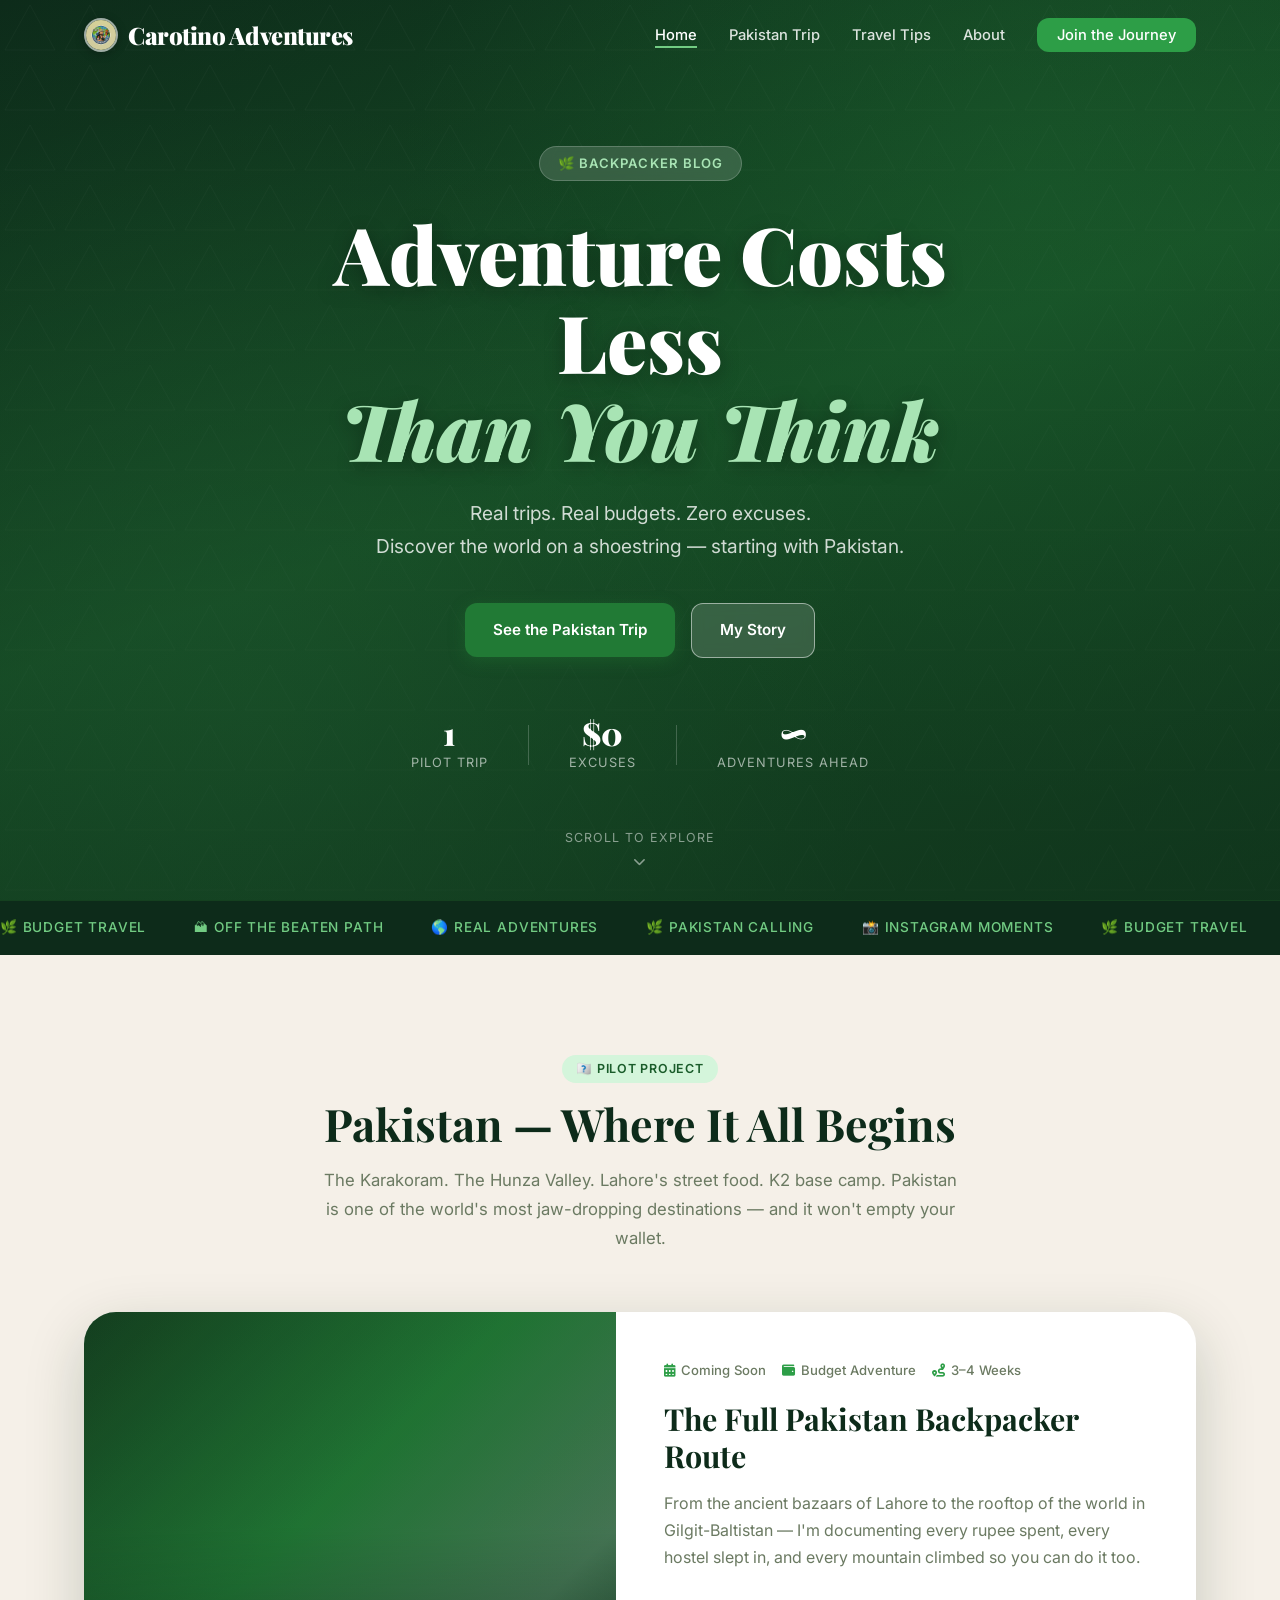
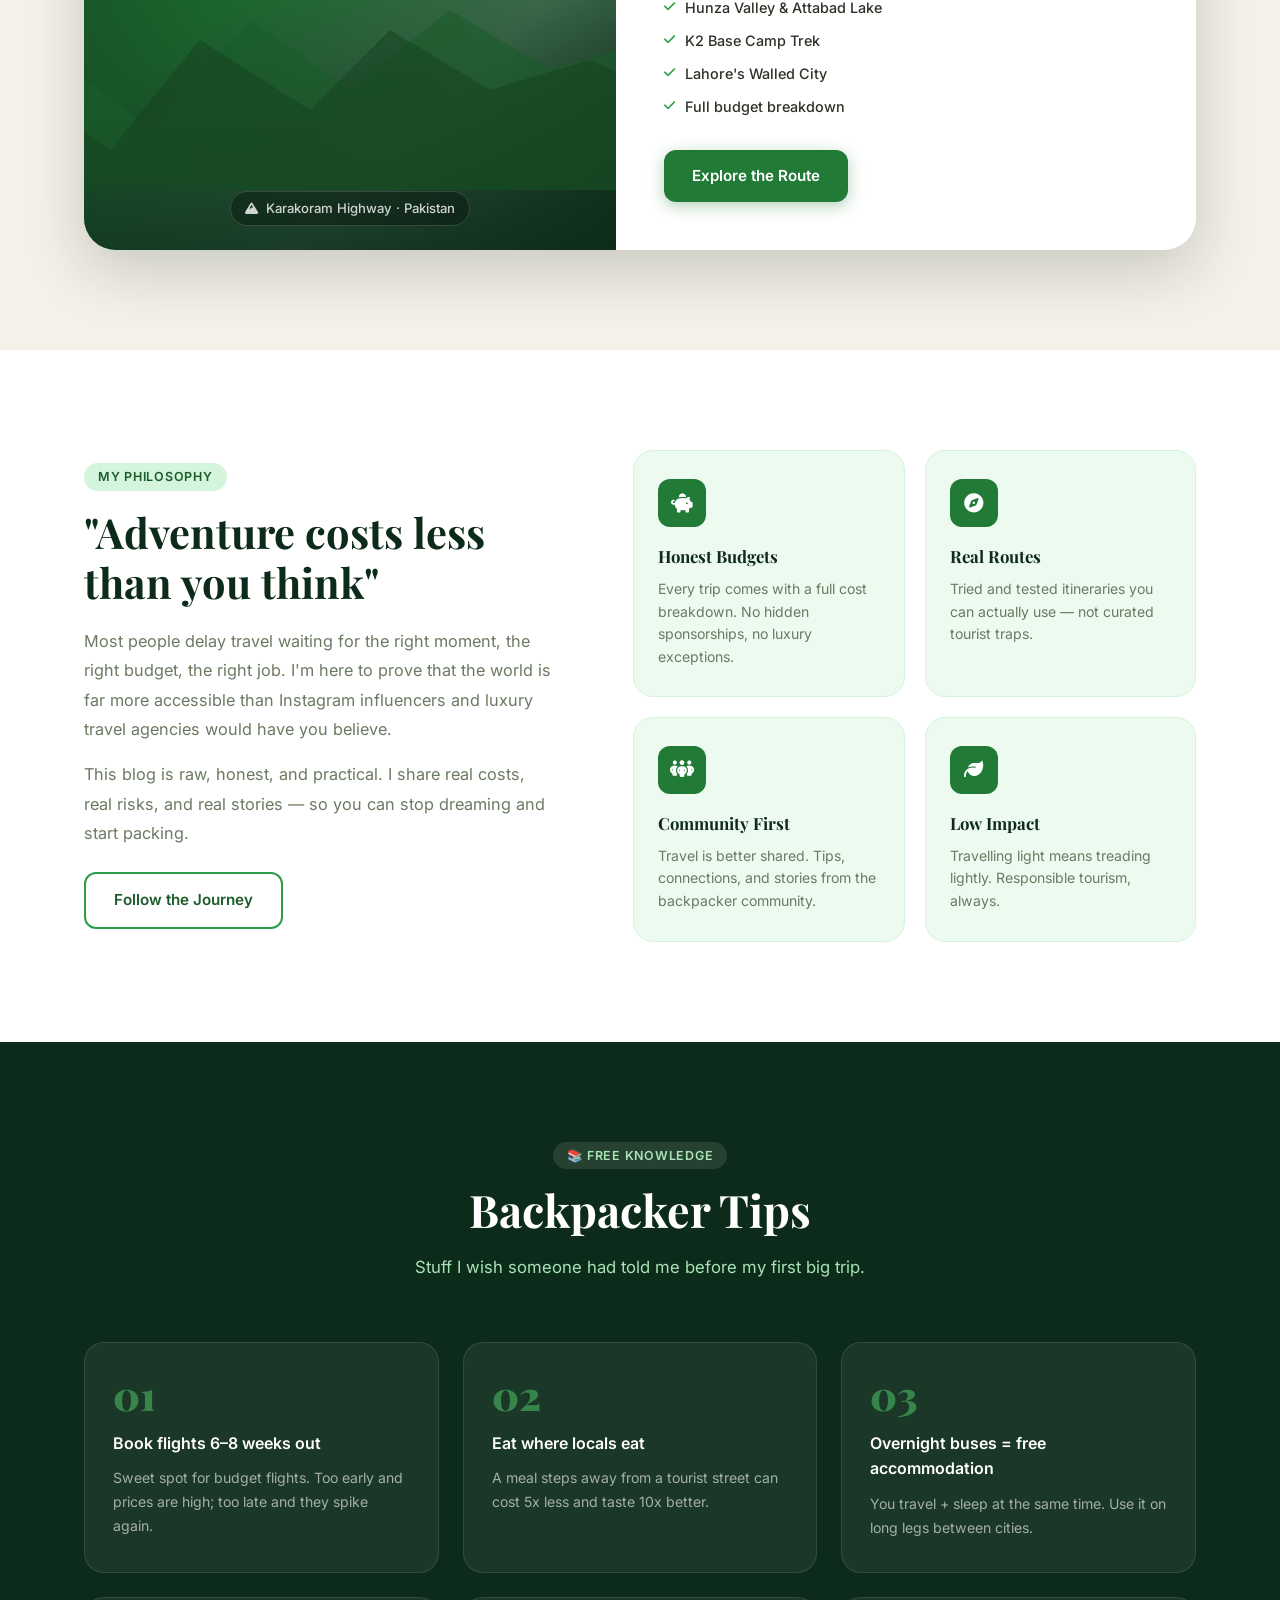
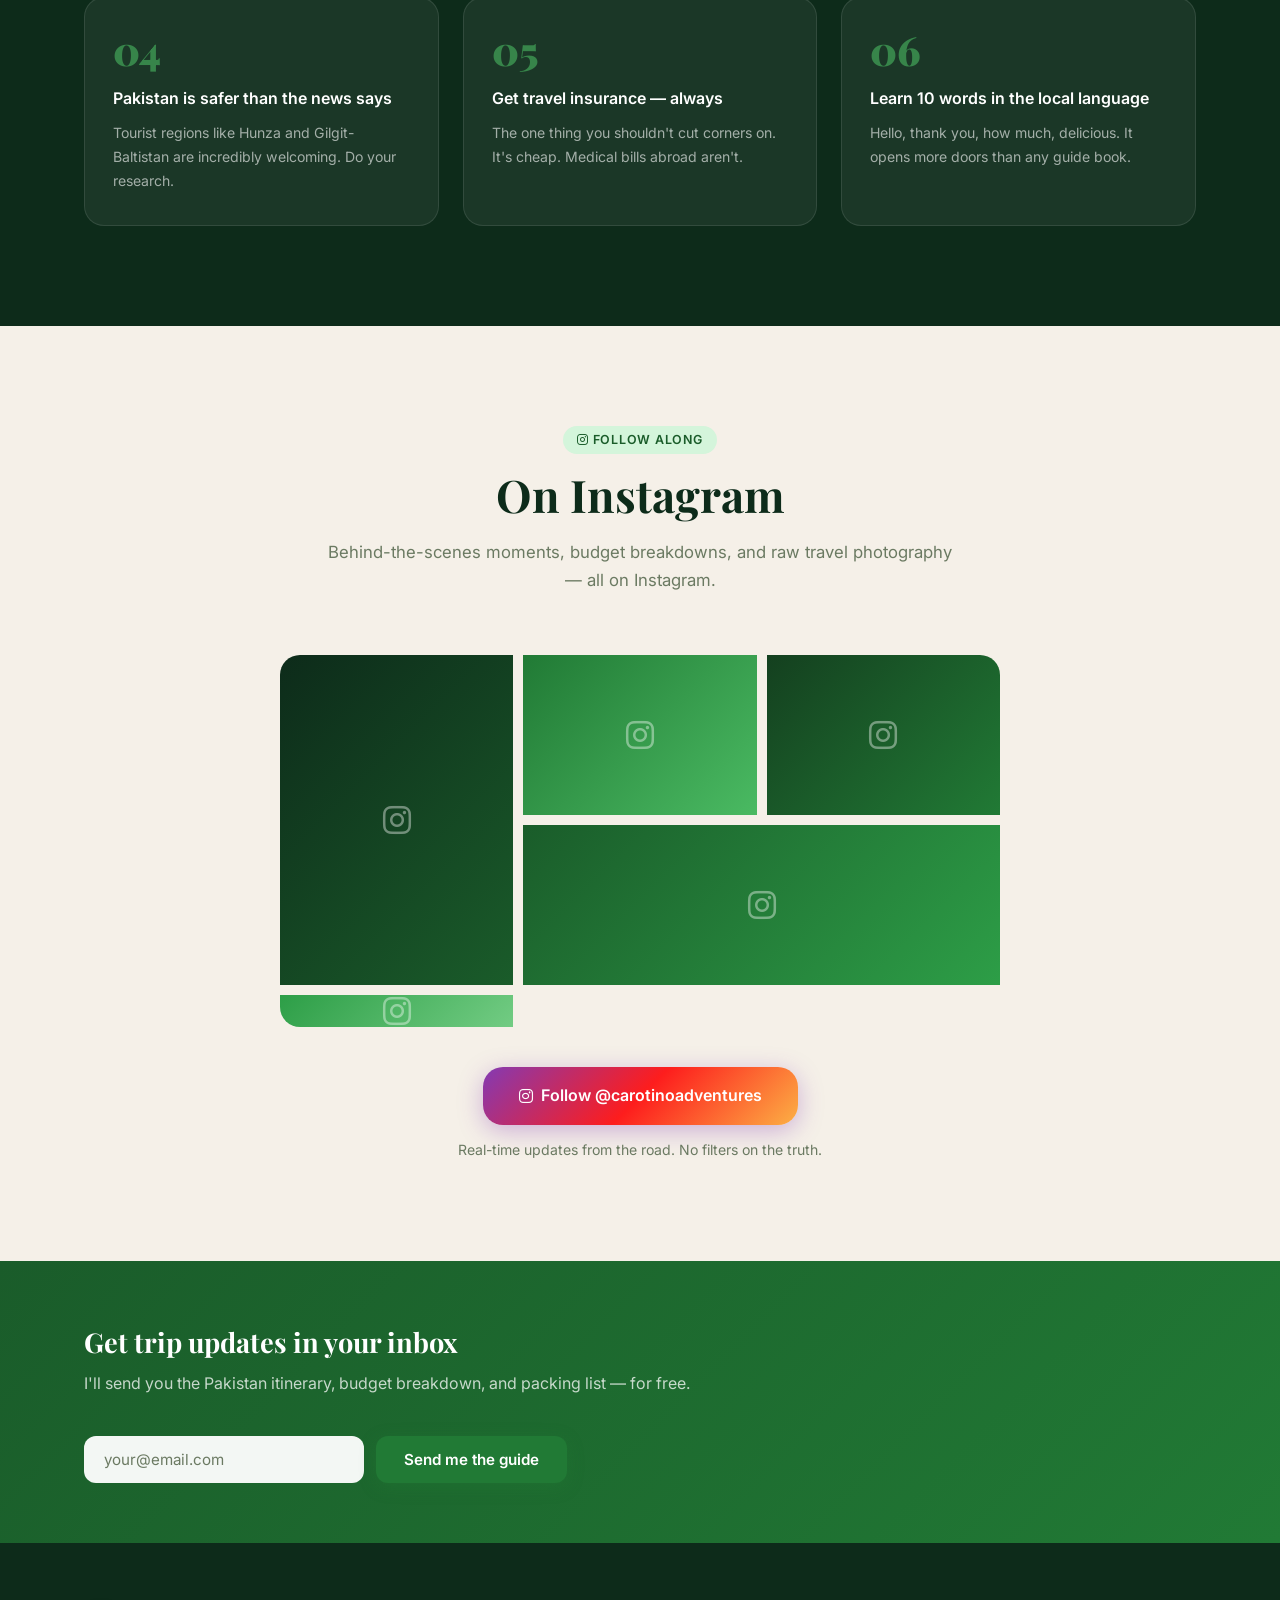
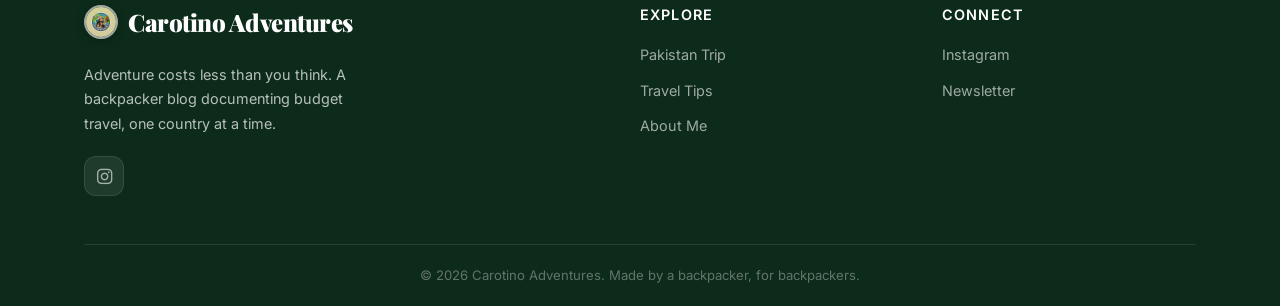
==== index.html @ ecd7e61a "Restart branding: use Sticker as primary Carotino logo" ====
<!DOCTYPE html>
<html lang="en">
<head>
  <meta charset="UTF-8" />
  <meta name="viewport" content="width=device-width, initial-scale=1.0" />
  <title>Carotino Adventures | Adventure costs less than you think</title>
  <meta name="description" content="A backpacker's guide to affordable adventure travel. Explore Pakistan, hidden trails, and off-the-beaten-path destinations without breaking the bank." />
  <link rel="stylesheet" href="style.css" />
  <link rel="icon" type="image/png" href="images/carotino sticker.png" />
  <link rel="preconnect" href="https://fonts.googleapis.com" />
  <link rel="preconnect" href="https://fonts.gstatic.com" crossorigin />
  <link href="https://fonts.googleapis.com/css2?family=Playfair+Display:wght@700;900&family=Inter:wght@300;400;500;600&display=swap" rel="stylesheet" />
  <!-- Font Awesome for icons -->
  <link rel="stylesheet" href="https://cdnjs.cloudflare.com/ajax/libs/font-awesome/6.5.0/css/all.min.css" />
</head>
<body>

  <!-- ===== NAVIGATION ===== -->
  <nav class="navbar" id="navbar">
    <div class="nav-container">
      <a href="index.html" class="logo">
        <img src="images/carotino sticker.png" alt="Carotino Adventures logo" class="logo-sticker" />
        Carotino Adventures
      </a>
      <ul class="nav-links">
        <li><a href="index.html" class="active">Home</a></li>
        <li><a href="pakistan.html">Pakistan Trip</a></li>
        <li><a href="#tips">Travel Tips</a></li>
        <li><a href="#about">About</a></li>
        <li><a href="#contact" class="btn-nav">Join the Journey</a></li>
      </ul>
      <button class="hamburger" id="hamburger" aria-label="Toggle menu">
        <span></span><span></span><span></span>
      </button>
    </div>
  </nav>

  <!-- ===== HERO ===== -->
  <header class="hero">
    <div class="hero-overlay"></div>
    <div class="hero-content">
      <span class="hero-badge">&#127807; Backpacker Blog</span>
      <h1>Adventure Costs Less<br /><em>Than You Think</em></h1>
      <p class="hero-sub">Real trips. Real budgets. Zero excuses.<br />Discover the world on a shoestring — starting with Pakistan.</p>
      <div class="hero-actions">
        <a href="pakistan.html" class="btn btn-primary">See the Pakistan Trip</a>
        <a href="#about" class="btn btn-ghost">My Story</a>
      </div>
      <div class="hero-stats">
        <div class="stat"><span class="stat-num">1</span><span class="stat-label">Pilot Trip</span></div>
        <div class="stat-divider"></div>
        <div class="stat"><span class="stat-num">$0</span><span class="stat-label">Excuses</span></div>
        <div class="stat-divider"></div>
        <div class="stat"><span class="stat-num">&#8734;</span><span class="stat-label">Adventures Ahead</span></div>
      </div>
    </div>
    <div class="hero-scroll-hint">
      <span>Scroll to explore</span>
      <i class="fa-solid fa-chevron-down"></i>
    </div>
  </header>

  <!-- ===== CONCEPT STRIP ===== -->
  <section class="concept-strip">
    <div class="concept-inner">
      <span>&#127807; Budget travel</span>
      <span>&#127956; Off the beaten path</span>
      <span>&#127758; Real adventures</span>
      <span>&#127807; Pakistan calling</span>
      <span>&#128248; Instagram moments</span>
      <span>&#127807; Budget travel</span>
      <span>&#127956; Off the beaten path</span>
      <span>&#127758; Real adventures</span>
    </div>
  </section>

  <!-- ===== FEATURED TRIP ===== -->
  <section class="featured" id="featured">
    <div class="container">
      <div class="section-header">
        <span class="tag">&#127470;&#127477; Pilot Project</span>
        <h2>Pakistan — Where It All Begins</h2>
        <p>The Karakoram. The Hunza Valley. Lahore's street food. K2 base camp. Pakistan is one of the world's most jaw-dropping destinations — and it won't empty your wallet.</p>
      </div>

      <div class="trip-card-big">
        <div class="trip-card-img">
          <div class="img-placeholder pakistan-bg">
            <div class="img-label">
              <i class="fa-solid fa-mountain"></i>
              <span>Karakoram Highway · Pakistan</span>
            </div>
          </div>
        </div>
        <div class="trip-card-info">
          <div class="trip-meta">
            <span><i class="fa-solid fa-calendar-days"></i> Coming Soon</span>
            <span><i class="fa-solid fa-wallet"></i> Budget Adventure</span>
            <span><i class="fa-solid fa-route"></i> 3–4 Weeks</span>
          </div>
          <h3>The Full Pakistan Backpacker Route</h3>
          <p>From the ancient bazaars of Lahore to the rooftop of the world in Gilgit-Baltistan — I'm documenting every rupee spent, every hostel slept in, and every mountain climbed so you can do it too.</p>
          <ul class="trip-highlights">
            <li><i class="fa-solid fa-check"></i> Hunza Valley & Attabad Lake</li>
            <li><i class="fa-solid fa-check"></i> K2 Base Camp Trek</li>
            <li><i class="fa-solid fa-check"></i> Lahore's Walled City</li>
            <li><i class="fa-solid fa-check"></i> Full budget breakdown</li>
          </ul>
          <a href="pakistan.html" class="btn btn-primary">Explore the Route</a>
        </div>
      </div>
    </div>
  </section>

  <!-- ===== PHILOSOPHY ===== -->
  <section class="philosophy" id="about">
    <div class="container">
      <div class="philosophy-grid">
        <div class="philosophy-text">
          <span class="tag">My Philosophy</span>
          <h2>"Adventure costs less than you think"</h2>
          <p>Most people delay travel waiting for the right moment, the right budget, the right job. I'm here to prove that the world is far more accessible than Instagram influencers and luxury travel agencies would have you believe.</p>
          <p>This blog is raw, honest, and practical. I share real costs, real risks, and real stories — so you can stop dreaming and start packing.</p>
          <a href="#contact" class="btn btn-outline">Follow the Journey</a>
        </div>
        <div class="philosophy-cards">
          <div class="value-card">
            <div class="value-icon"><i class="fa-solid fa-piggy-bank"></i></div>
            <h4>Honest Budgets</h4>
            <p>Every trip comes with a full cost breakdown. No hidden sponsorships, no luxury exceptions.</p>
          </div>
          <div class="value-card">
            <div class="value-icon"><i class="fa-solid fa-compass"></i></div>
            <h4>Real Routes</h4>
            <p>Tried and tested itineraries you can actually use — not curated tourist traps.</p>
          </div>
          <div class="value-card">
            <div class="value-icon"><i class="fa-solid fa-people-group"></i></div>
            <h4>Community First</h4>
            <p>Travel is better shared. Tips, connections, and stories from the backpacker community.</p>
          </div>
          <div class="value-card">
            <div class="value-icon"><i class="fa-solid fa-leaf"></i></div>
            <h4>Low Impact</h4>
            <p>Travelling light means treading lightly. Responsible tourism, always.</p>
          </div>
        </div>
      </div>
    </div>
  </section>

  <!-- ===== TRAVEL TIPS ===== -->
  <section class="tips" id="tips">
    <div class="container">
      <div class="section-header">
        <span class="tag">&#128218; Free Knowledge</span>
        <h2>Backpacker Tips</h2>
        <p>Stuff I wish someone had told me before my first big trip.</p>
      </div>
      <div class="tips-grid">
        <div class="tip-card">
          <div class="tip-num">01</div>
          <h4>Book flights 6–8 weeks out</h4>
          <p>Sweet spot for budget flights. Too early and prices are high; too late and they spike again.</p>
        </div>
        <div class="tip-card">
          <div class="tip-num">02</div>
          <h4>Eat where locals eat</h4>
          <p>A meal steps away from a tourist street can cost 5x less and taste 10x better.</p>
        </div>
        <div class="tip-card">
          <div class="tip-num">03</div>
          <h4>Overnight buses = free accommodation</h4>
          <p>You travel + sleep at the same time. Use it on long legs between cities.</p>
        </div>
        <div class="tip-card">
          <div class="tip-num">04</div>
          <h4>Pakistan is safer than the news says</h4>
          <p>Tourist regions like Hunza and Gilgit-Baltistan are incredibly welcoming. Do your research.</p>
        </div>
        <div class="tip-card">
          <div class="tip-num">05</div>
          <h4>Get travel insurance — always</h4>
          <p>The one thing you shouldn't cut corners on. It's cheap. Medical bills abroad aren't.</p>
        </div>
        <div class="tip-card">
          <div class="tip-num">06</div>
          <h4>Learn 10 words in the local language</h4>
          <p>Hello, thank you, how much, delicious. It opens more doors than any guide book.</p>
        </div>
      </div>
    </div>
  </section>

  <!-- ===== INSTAGRAM ===== -->
  <section class="instagram-section" id="contact">
    <div class="container">
      <div class="section-header">
        <span class="tag"><i class="fa-brands fa-instagram"></i> Follow Along</span>
        <h2>On Instagram</h2>
        <p>Behind-the-scenes moments, budget breakdowns, and raw travel photography — all on Instagram.</p>
      </div>
      <div class="ig-placeholder">
        <div class="ig-grid">
          <div class="ig-item ig-tall"><i class="fa-brands fa-instagram"></i></div>
          <div class="ig-item"><i class="fa-brands fa-instagram"></i></div>
          <div class="ig-item"><i class="fa-brands fa-instagram"></i></div>
          <div class="ig-item ig-wide"><i class="fa-brands fa-instagram"></i></div>
          <div class="ig-item"><i class="fa-brands fa-instagram"></i></div>
        </div>
      </div>
      <div class="ig-cta">
        <!-- Replace carotinoadventures with your actual handle -->
        <a href="https://instagram.com/carotinoadventures" target="_blank" rel="noopener noreferrer" class="btn btn-instagram">
          <i class="fa-brands fa-instagram"></i> Follow @carotinoadventures
        </a>
        <p class="ig-note">Real-time updates from the road. No filters on the truth.</p>
      </div>
    </div>
  </section>

  <!-- ===== NEWSLETTER ===== -->
  <section class="newsletter">
    <div class="container">
      <div class="newsletter-inner">
        <div class="newsletter-text">
          <h3>Get trip updates in your inbox</h3>
          <p>I'll send you the Pakistan itinerary, budget breakdown, and packing list — for free.</p>
        </div>
        <form class="newsletter-form" onsubmit="handleSubscribe(event)">
          <input type="email" placeholder="your@email.com" required aria-label="Email address" />
          <button type="submit" class="btn btn-primary">Send me the guide</button>
        </form>
      </div>
    </div>
  </section>

  <!-- ===== FOOTER ===== -->
  <footer class="footer">
    <div class="container">
      <div class="footer-grid">
        <div class="footer-brand">
          <a href="index.html" class="logo"><img src="images/carotino sticker.png" alt="Carotino Adventures logo" class="logo-sticker" />Carotino Adventures</a>
          <p>Adventure costs less than you think. A backpacker blog documenting budget travel, one country at a time.</p>
          <div class="social-links">
            <!-- Replace carotinoadventures -->
            <a href="https://instagram.com/carotinoadventures" target="_blank" rel="noopener noreferrer" aria-label="Instagram"><i class="fa-brands fa-instagram"></i></a>
          </div>
        </div>
        <div class="footer-links">
          <h5>Explore</h5>
          <ul>
            <li><a href="pakistan.html">Pakistan Trip</a></li>
            <li><a href="#tips">Travel Tips</a></li>
            <li><a href="#about">About Me</a></li>
          </ul>
        </div>
        <div class="footer-links">
          <h5>Connect</h5>
          <ul>
            <li><a href="https://instagram.com/carotinoadventures" target="_blank" rel="noopener noreferrer">Instagram</a></li>
            <li><a href="#contact">Newsletter</a></li>
          </ul>
        </div>
      </div>
      <div class="footer-bottom">
        <p>&copy; 2026 Carotino Adventures. Made by a backpacker, for backpackers.</p>
      </div>
    </div>
  </footer>

  <script>
    // Sticky navbar
    const navbar = document.getElementById('navbar');
    window.addEventListener('scroll', () => {
      navbar.classList.toggle('scrolled', window.scrollY > 50);
    });

    // Mobile hamburger menu
    const hamburger = document.getElementById('hamburger');
    const navLinks = document.querySelector('.nav-links');
    hamburger.addEventListener('click', () => {
      navLinks.classList.toggle('open');
      hamburger.classList.toggle('active');
    });

    // Newsletter subscribe handler
    function handleSubscribe(e) {
      e.preventDefault();
      const input = e.target.querySelector('input[type="email"]');
      const btn = e.target.querySelector('button');
      btn.textContent = '✓ You\'re on the list!';
      btn.disabled = true;
      input.disabled = true;
    }

    // Scroll reveal animation
    const observer = new IntersectionObserver((entries) => {
      entries.forEach(entry => {
        if (entry.isIntersecting) entry.target.classList.add('visible');
      });
    }, { threshold: 0.1 });

    document.querySelectorAll('.trip-card-big, .value-card, .tip-card, .philosophy-text').forEach(el => {
      el.classList.add('reveal');
      observer.observe(el);
    });
  </script>
</body>
</html>
---- style.css ----
/* ============================================================
   WILD & CHEAP — Main Stylesheet
   Theme: Deep greens of nature, adventure, raw beauty
   ============================================================ */

/* ===== CSS CUSTOM PROPERTIES ===== */
:root {
  --green-900: #0d2b1a;
  --green-800: #14401f;
  --green-700: #1a5c2a;
  --green-600: #217a35;
  --green-500: #2d9e47;
  --green-400: #4aba62;
  --green-300: #72cc83;
  --green-200: #a8e4b4;
  --green-100: #d4f5db;
  --green-50:  #edfaf0;

  --earth-dark: #1c1a14;
  --earth-mid:  #3b3626;
  --earth-warm: #8a7558;
  --cream:      #f5f0e8;
  --white:      #ffffff;

  --text-dark:  #111810;
  --text-body:  #2e3328;
  --text-muted: #6b7a62;

  --font-heading: 'Playfair Display', Georgia, serif;
  --font-body:    'Inter', system-ui, sans-serif;

  --radius-sm:  6px;
  --radius-md:  12px;
  --radius-lg:  20px;
  --radius-xl:  32px;

  --shadow-sm:  0 2px 8px rgba(13,43,26,0.08);
  --shadow-md:  0 8px 24px rgba(13,43,26,0.14);
  --shadow-lg:  0 20px 60px rgba(13,43,26,0.2);

  --transition: 0.3s ease;
  --nav-height: 70px;
}

/* ===== RESET & BASE ===== */
*, *::before, *::after { box-sizing: border-box; margin: 0; padding: 0; }

html { scroll-behavior: smooth; font-size: 16px; }

body {
  font-family: var(--font-body);
  color: var(--text-body);
  background: var(--white);
  line-height: 1.6;
  overflow-x: hidden;
}

img { display: block; max-width: 100%; }
a  { text-decoration: none; color: inherit; }
ul { list-style: none; }
button { cursor: pointer; border: none; background: none; font-family: inherit; }

/* ===== UTILITY ===== */
.container {
  max-width: 1160px;
  margin: 0 auto;
  padding: 0 24px;
}

.tag {
  display: inline-block;
  background: var(--green-100);
  color: var(--green-700);
  font-size: 0.78rem;
  font-weight: 600;
  letter-spacing: 0.06em;
  text-transform: uppercase;
  padding: 4px 14px;
  border-radius: 999px;
  margin-bottom: 14px;
}

.section-header {
  text-align: center;
  max-width: 640px;
  margin: 0 auto 60px;
}

.section-header h2 {
  font-family: var(--font-heading);
  font-size: clamp(1.8rem, 4vw, 2.8rem);
  color: var(--green-900);
  line-height: 1.2;
  margin-bottom: 16px;
}

.section-header p {
  color: var(--text-muted);
  font-size: 1.05rem;
  line-height: 1.7;
}

/* ===== SCROLL REVEAL ===== */
.reveal { opacity: 0; transform: translateY(28px); transition: opacity 0.6s ease, transform 0.6s ease; }
.reveal.visible { opacity: 1; transform: none; }

/* ===== BUTTONS ===== */
.btn {
  display: inline-flex;
  align-items: center;
  gap: 8px;
  padding: 14px 28px;
  border-radius: var(--radius-md);
  font-size: 0.95rem;
  font-weight: 600;
  transition: var(--transition);
  white-space: nowrap;
}

.btn-primary {
  background: var(--green-600);
  color: var(--white);
  box-shadow: 0 4px 16px rgba(33,122,53,0.35);
}
.btn-primary:hover {
  background: var(--green-700);
  transform: translateY(-2px);
  box-shadow: 0 8px 24px rgba(33,122,53,0.45);
}

.btn-ghost {
  background: rgba(255,255,255,0.15);
  color: var(--white);
  border: 1.5px solid rgba(255,255,255,0.5);
  backdrop-filter: blur(6px);
}
.btn-ghost:hover {
  background: rgba(255,255,255,0.25);
  transform: translateY(-2px);
}

.btn-outline {
  background: transparent;
  color: var(--green-700);
  border: 2px solid var(--green-500);
}
.btn-outline:hover {
  background: var(--green-600);
  color: var(--white);
  transform: translateY(-2px);
}

.btn-instagram {
  background: linear-gradient(135deg, #833ab4, #fd1d1d, #fcb045);
  color: var(--white);
  font-size: 1rem;
  padding: 16px 36px;
  border-radius: var(--radius-lg);
  box-shadow: 0 6px 24px rgba(131,58,180,0.35);
}
.btn-instagram:hover {
  transform: translateY(-3px);
  box-shadow: 0 12px 36px rgba(131,58,180,0.5);
}

.btn-nav {
  background: var(--green-500);
  color: var(--white) !important;
  padding: 8px 20px;
  border-radius: var(--radius-md);
  font-weight: 600;
  transition: var(--transition);
}
.btn-nav:hover { background: var(--green-700); }

/* ===== NAVBAR ===== */
.navbar {
  position: fixed;
  top: 0; left: 0; right: 0;
  z-index: 1000;
  height: var(--nav-height);
  background: transparent;
  transition: background var(--transition), box-shadow var(--transition);
}

.navbar.scrolled {
  background: rgba(13,43,26,0.96);
  backdrop-filter: blur(12px);
  box-shadow: 0 2px 20px rgba(0,0,0,0.3);
}

.nav-container {
  max-width: 1160px;
  margin: 0 auto;
  padding: 0 24px;
  height: 100%;
  display: flex;
  align-items: center;
  justify-content: space-between;
}

.logo {
  display: inline-flex;
  align-items: center;
  gap: 10px;
  font-family: var(--font-heading);
  font-size: 1.5rem;
  font-weight: 900;
  color: var(--white);
  letter-spacing: -0.02em;
}
.logo-sticker {
  width: 34px;
  height: 34px;
  border-radius: 50%;
  object-fit: cover;
  border: 2px solid rgba(255,255,255,0.6);
  box-shadow: 0 2px 10px rgba(0,0,0,0.25);
}

.nav-links {
  display: flex;
  align-items: center;
  gap: 32px;
}

.nav-links li a {
  color: rgba(255,255,255,0.85);
  font-size: 0.92rem;
  font-weight: 500;
  transition: color var(--transition);
  position: relative;
}
.nav-links li a:not(.btn-nav)::after {
  content: '';
  position: absolute;
  bottom: -4px; left: 0;
  width: 0; height: 2px;
  background: var(--green-300);
  transition: width var(--transition);
}
.nav-links li a:not(.btn-nav):hover::after,
.nav-links li a.active::after { width: 100%; }
.nav-links li a:not(.btn-nav):hover,
.nav-links li a.active { color: var(--white); }

.hamburger {
  display: none;
  flex-direction: column;
  gap: 5px;
  padding: 6px;
}
.hamburger span {
  display: block;
  width: 24px; height: 2px;
  background: var(--white);
  border-radius: 2px;
  transition: var(--transition);
}
.hamburger.active span:nth-child(1) { transform: translateY(7px) rotate(45deg); }
.hamburger.active span:nth-child(2) { opacity: 0; }
.hamburger.active span:nth-child(3) { transform: translateY(-7px) rotate(-45deg); }

/* ===== HERO ===== */
.hero {
  position: relative;
  min-height: 100vh;
  display: flex;
  align-items: center;
  justify-content: center;
  overflow: hidden;
  background: 
    linear-gradient(160deg, var(--green-900) 0%, var(--green-700) 50%, var(--green-800) 100%);
}

/* Decorative background pattern */
.hero::before {
  content: '';
  position: absolute;
  inset: 0;
  background-image: 
    radial-gradient(circle at 20% 80%, rgba(72,186,98,0.15) 0%, transparent 50%),
    radial-gradient(circle at 80% 20%, rgba(45,158,71,0.2) 0%, transparent 50%),
    url("data:image/svg+xml,%3Csvg width='60' height='60' viewBox='0 0 60 60' xmlns='http://www.w3.org/2000/svg'%3E%3Cpath d='M30 5 L55 50 L5 50Z' fill='none' stroke='rgba(255,255,255,0.03)' stroke-width='1'/%3E%3C/svg%3E");
  pointer-events: none;
}

.hero-overlay {
  position: absolute;
  inset: 0;
  background: linear-gradient(to bottom, rgba(13,43,26,0.2) 0%, rgba(13,43,26,0.5) 100%);
}

.hero-content {
  position: relative;
  z-index: 2;
  text-align: center;
  padding: 100px 24px 80px;
  max-width: 820px;
}

.hero-badge {
  display: inline-block;
  background: rgba(255,255,255,0.15);
  color: var(--green-200);
  border: 1px solid rgba(255,255,255,0.2);
  backdrop-filter: blur(8px);
  padding: 6px 18px;
  border-radius: 999px;
  font-size: 0.82rem;
  font-weight: 600;
  letter-spacing: 0.08em;
  text-transform: uppercase;
  margin-bottom: 28px;
}

.hero-content h1 {
  font-family: var(--font-heading);
  font-size: clamp(2.5rem, 7vw, 5rem);
  font-weight: 900;
  color: var(--white);
  line-height: 1.1;
  margin-bottom: 24px;
  text-shadow: 0 4px 20px rgba(0,0,0,0.3);
}
.hero-content h1 em {
  font-style: italic;
  color: var(--green-200);
}

.hero-sub {
  font-size: clamp(1rem, 2.5vw, 1.2rem);
  color: rgba(255,255,255,0.8);
  margin-bottom: 40px;
  line-height: 1.7;
}

.hero-actions {
  display: flex;
  gap: 16px;
  justify-content: center;
  flex-wrap: wrap;
  margin-bottom: 60px;
}

.hero-stats {
  display: flex;
  align-items: center;
  justify-content: center;
  gap: 40px;
  flex-wrap: wrap;
}
.stat { text-align: center; }
.stat-num {
  display: block;
  font-family: var(--font-heading);
  font-size: 2rem;
  font-weight: 900;
  color: var(--white);
  line-height: 1;
}
.stat-label {
  display: block;
  font-size: 0.8rem;
  color: rgba(255,255,255,0.6);
  text-transform: uppercase;
  letter-spacing: 0.08em;
  margin-top: 4px;
}
.stat-divider {
  width: 1px;
  height: 40px;
  background: rgba(255,255,255,0.2);
}

.hero-scroll-hint {
  position: absolute;
  bottom: 32px;
  left: 50%;
  transform: translateX(-50%);
  z-index: 2;
  display: flex;
  flex-direction: column;
  align-items: center;
  gap: 8px;
  color: rgba(255,255,255,0.5);
  font-size: 0.78rem;
  letter-spacing: 0.08em;
  text-transform: uppercase;
  animation: bounce 2s ease-in-out infinite;
}
@keyframes bounce {
  0%, 100% { transform: translateX(-50%) translateY(0); }
  50%       { transform: translateX(-50%) translateY(8px); }
}

/* ===== CONCEPT STRIP ===== */
.concept-strip {
  background: var(--green-900);
  overflow: hidden;
  padding: 16px 0;
  border-top: 1px solid var(--green-800);
}

.concept-inner {
  display: flex;
  gap: 48px;
  animation: marquee 20s linear infinite;
  white-space: nowrap;
}
.concept-inner span {
  color: var(--green-300);
  font-size: 0.85rem;
  font-weight: 500;
  letter-spacing: 0.06em;
  text-transform: uppercase;
  flex-shrink: 0;
}
@keyframes marquee {
  from { transform: translateX(0); }
  to   { transform: translateX(-50%); }
}

/* ===== FEATURED SECTION ===== */
.featured {
  padding: 100px 0;
  background: var(--cream);
}

.trip-card-big {
  display: grid;
  grid-template-columns: 1fr 1fr;
  gap: 48px;
  align-items: center;
  background: var(--white);
  border-radius: var(--radius-xl);
  overflow: hidden;
  box-shadow: var(--shadow-lg);
}

.trip-card-img { height: 100%; min-height: 420px; }

.img-placeholder {
  width: 100%;
  height: 100%;
  min-height: 420px;
  display: flex;
  flex-direction: column;
  align-items: center;
  justify-content: flex-end;
  padding: 24px;
  position: relative;
}

.pakistan-bg {
  background: 
    linear-gradient(to top, rgba(13,43,26,0.8) 0%, rgba(13,43,26,0.1) 60%),
    linear-gradient(135deg, var(--green-800) 0%, var(--green-600) 40%, #4a7c59 70%, var(--green-900) 100%);
}

/* Mountain silhouette decoration */
.pakistan-bg::before {
  content: '';
  position: absolute;
  bottom: 60px;
  left: 0; right: 0;
  height: 200px;
  background: url("data:image/svg+xml,%3Csvg viewBox='0 0 800 200' xmlns='http://www.w3.org/2000/svg'%3E%3Cpolygon points='0,200 100,60 200,140 300,30 400,100 500,20 600,80 700,50 800,90 800,200' fill='rgba(26,92,42,0.6)'/%3E%3Cpolygon points='0,200 80,100 160,160 250,50 360,120 440,40 540,100 640,70 730,110 800,80 800,200' fill='rgba(20,64,31,0.5)'/%3E%3C/svg%3E") center bottom / cover no-repeat;
}

.img-label {
  position: relative;
  z-index: 2;
  display: flex;
  align-items: center;
  gap: 8px;
  color: rgba(255,255,255,0.8);
  font-size: 0.82rem;
  font-weight: 500;
  background: rgba(0,0,0,0.3);
  backdrop-filter: blur(8px);
  padding: 6px 14px;
  border-radius: 999px;
  border: 1px solid rgba(255,255,255,0.15);
}

.trip-card-info { padding: 48px 48px 48px 0; }

.trip-meta {
  display: flex;
  flex-wrap: wrap;
  gap: 16px;
  margin-bottom: 20px;
}
.trip-meta span {
  display: flex;
  align-items: center;
  gap: 6px;
  font-size: 0.82rem;
  color: var(--text-muted);
  font-weight: 500;
}
.trip-meta i { color: var(--green-500); }

.trip-card-info h3 {
  font-family: var(--font-heading);
  font-size: 1.9rem;
  color: var(--green-900);
  line-height: 1.2;
  margin-bottom: 16px;
}

.trip-card-info p {
  color: var(--text-muted);
  line-height: 1.7;
  margin-bottom: 24px;
}

.trip-highlights {
  display: flex;
  flex-direction: column;
  gap: 10px;
  margin-bottom: 32px;
}
.trip-highlights li {
  display: flex;
  align-items: center;
  gap: 10px;
  font-size: 0.9rem;
  color: var(--text-body);
  font-weight: 500;
}
.trip-highlights i { color: var(--green-500); font-size: 0.8rem; }

/* ===== PHILOSOPHY ===== */
.philosophy {
  padding: 100px 0;
  background: var(--white);
}

.philosophy-grid {
  display: grid;
  grid-template-columns: 1fr 1.2fr;
  gap: 80px;
  align-items: center;
}

.philosophy-text .tag { margin-bottom: 16px; }

.philosophy-text h2 {
  font-family: var(--font-heading);
  font-size: clamp(1.8rem, 3.5vw, 2.6rem);
  color: var(--green-900);
  line-height: 1.2;
  margin-bottom: 20px;
}

.philosophy-text p {
  color: var(--text-muted);
  line-height: 1.8;
  margin-bottom: 16px;
  font-size: 1.02rem;
}

.philosophy-text .btn { margin-top: 8px; }

.philosophy-cards {
  display: grid;
  grid-template-columns: 1fr 1fr;
  gap: 20px;
}

.value-card {
  background: var(--green-50);
  border: 1px solid var(--green-100);
  border-radius: var(--radius-lg);
  padding: 28px 24px;
  transition: transform var(--transition), box-shadow var(--transition);
}
.value-card:hover {
  transform: translateY(-4px);
  box-shadow: var(--shadow-md);
}

.value-icon {
  width: 48px; height: 48px;
  background: var(--green-600);
  border-radius: var(--radius-md);
  display: flex;
  align-items: center;
  justify-content: center;
  margin-bottom: 16px;
  color: var(--white);
  font-size: 1.2rem;
}

.value-card h4 {
  font-family: var(--font-heading);
  font-size: 1.05rem;
  color: var(--green-900);
  margin-bottom: 8px;
}
.value-card p {
  font-size: 0.88rem;
  color: var(--text-muted);
  line-height: 1.6;
}

/* ===== TIPS ===== */
.tips {
  padding: 100px 0;
  background: var(--green-900);
}
.tips .section-header h2 { color: var(--white); }
.tips .section-header p  { color: var(--green-200); }
.tips .tag { background: rgba(255,255,255,0.1); color: var(--green-200); }

.tips-grid {
  display: grid;
  grid-template-columns: repeat(3, 1fr);
  gap: 24px;
}

.tip-card {
  background: rgba(255,255,255,0.06);
  border: 1px solid rgba(255,255,255,0.1);
  border-radius: var(--radius-lg);
  padding: 32px 28px;
  transition: transform var(--transition), background var(--transition);
}
.tip-card:hover {
  background: rgba(255,255,255,0.1);
  transform: translateY(-4px);
}

.tip-num {
  font-family: var(--font-heading);
  font-size: 2.5rem;
  font-weight: 900;
  color: var(--green-400);
  opacity: 0.6;
  line-height: 1;
  margin-bottom: 16px;
}
.tip-card h4 {
  font-size: 1rem;
  color: var(--white);
  font-weight: 600;
  margin-bottom: 10px;
}
.tip-card p {
  font-size: 0.88rem;
  color: rgba(255,255,255,0.6);
  line-height: 1.7;
}

/* ===== INSTAGRAM ===== */
.instagram-section {
  padding: 100px 0;
  background: var(--cream);
}

.ig-placeholder {
  margin: 0 auto 40px;
  max-width: 720px;
}

.ig-grid {
  display: grid;
  grid-template-columns: repeat(3, 1fr);
  grid-template-rows: repeat(2, 160px);
  gap: 10px;
  border-radius: var(--radius-lg);
  overflow: hidden;
}

.ig-item {
  background: linear-gradient(135deg, var(--green-700), var(--green-500));
  display: flex;
  align-items: center;
  justify-content: center;
  font-size: 2rem;
  color: rgba(255,255,255,0.4);
  cursor: pointer;
  transition: filter var(--transition), transform var(--transition);
}
.ig-item:hover { filter: brightness(1.2); transform: scale(1.02); }

.ig-tall { grid-row: span 2; }
.ig-wide { grid-column: span 2; }

/* Different shades for visual variety */
.ig-item:nth-child(1) { background: linear-gradient(135deg, var(--green-900), var(--green-700)); }
.ig-item:nth-child(2) { background: linear-gradient(135deg, var(--green-600), var(--green-400)); }
.ig-item:nth-child(3) { background: linear-gradient(135deg, var(--green-800), var(--green-600)); }
.ig-item:nth-child(4) { background: linear-gradient(135deg, var(--green-700), var(--green-500)); }
.ig-item:nth-child(5) { background: linear-gradient(135deg, var(--green-500), var(--green-300)); }

.ig-cta { text-align: center; }
.ig-note {
  margin-top: 14px;
  font-size: 0.88rem;
  color: var(--text-muted);
}

/* ===== NEWSLETTER ===== */
.newsletter {
  background: linear-gradient(135deg, var(--green-700), var(--green-600));
  padding: 60px 0;
}

.newsletter-inner {
  display: flex;
  align-items: center;
  justify-content: space-between;
  gap: 40px;
  flex-wrap: wrap;
}

.newsletter-text h3 {
  font-family: var(--font-heading);
  font-size: 1.7rem;
  color: var(--white);
  margin-bottom: 6px;
}
.newsletter-text p { color: rgba(255,255,255,0.75); }

.newsletter-form {
  display: flex;
  gap: 12px;
  flex-wrap: wrap;
}
.newsletter-form input {
  padding: 14px 20px;
  border: none;
  border-radius: var(--radius-md);
  font-size: 0.95rem;
  font-family: var(--font-body);
  background: rgba(255,255,255,0.95);
  color: var(--text-dark);
  width: 280px;
  outline: none;
  transition: box-shadow var(--transition);
}
.newsletter-form input:focus { box-shadow: 0 0 0 3px rgba(255,255,255,0.4); }
.newsletter-form input::placeholder { color: var(--text-muted); }

/* ===== FOOTER ===== */
.footer {
  background: var(--green-900);
  padding: 60px 0 0;
  color: rgba(255,255,255,0.7);
}

.footer-grid {
  display: grid;
  grid-template-columns: 2fr 1fr 1fr;
  gap: 48px;
  padding-bottom: 48px;
  border-bottom: 1px solid rgba(255,255,255,0.1);
}

.footer-brand p {
  margin-top: 16px;
  font-size: 0.9rem;
  line-height: 1.7;
  max-width: 300px;
}

.social-links {
  display: flex;
  gap: 12px;
  margin-top: 20px;
}
.social-links a {
  width: 40px; height: 40px;
  background: rgba(255,255,255,0.08);
  border-radius: var(--radius-md);
  display: flex;
  align-items: center;
  justify-content: center;
  color: rgba(255,255,255,0.6);
  font-size: 1.1rem;
  transition: var(--transition);
  border: 1px solid rgba(255,255,255,0.1);
}
.social-links a:hover { background: rgba(255,255,255,0.15); color: var(--white); }

.footer-links h5 {
  color: var(--white);
  font-size: 0.9rem;
  font-weight: 600;
  text-transform: uppercase;
  letter-spacing: 0.08em;
  margin-bottom: 16px;
}
.footer-links ul { display: flex; flex-direction: column; gap: 10px; }
.footer-links a {
  font-size: 0.9rem;
  color: rgba(255,255,255,0.6);
  transition: color var(--transition);
}
.footer-links a:hover { color: var(--green-300); }

.footer-bottom {
  padding: 20px 0;
  text-align: center;
  font-size: 0.82rem;
  color: rgba(255,255,255,0.35);
}

/* ===== RESPONSIVE ===== */
@media (max-width: 900px) {
  .trip-card-big { grid-template-columns: 1fr; }
  .trip-card-img { min-height: 280px; }
  .trip-card-info { padding: 32px; }

  .philosophy-grid { grid-template-columns: 1fr; gap: 48px; }
  .tips-grid { grid-template-columns: repeat(2, 1fr); }

  .footer-grid { grid-template-columns: 1fr 1fr; }
  .footer-brand { grid-column: span 2; }
}

@media (max-width: 640px) {
  :root { --nav-height: 60px; }

  .nav-links {
    display: none;
    position: fixed;
    top: var(--nav-height);
    left: 0; right: 0;
    background: rgba(13,43,26,0.98);
    flex-direction: column;
    padding: 24px;
    gap: 20px;
    border-bottom: 1px solid rgba(255,255,255,0.1);
    backdrop-filter: blur(12px);
  }
  .nav-links.open { display: flex; }
  .hamburger { display: flex; }

  .hero-stats { gap: 20px; }
  .stat-divider { display: none; }

  .philosophy-cards { grid-template-columns: 1fr; }
  .tips-grid { grid-template-columns: 1fr; }

  .ig-grid {
    grid-template-rows: repeat(2, 120px);
  }

  .newsletter-inner { flex-direction: column; text-align: center; }
  .newsletter-form { justify-content: center; }
  .newsletter-form input { width: 100%; max-width: 320px; }

  .footer-grid { grid-template-columns: 1fr; }
  .footer-brand { grid-column: auto; }
}
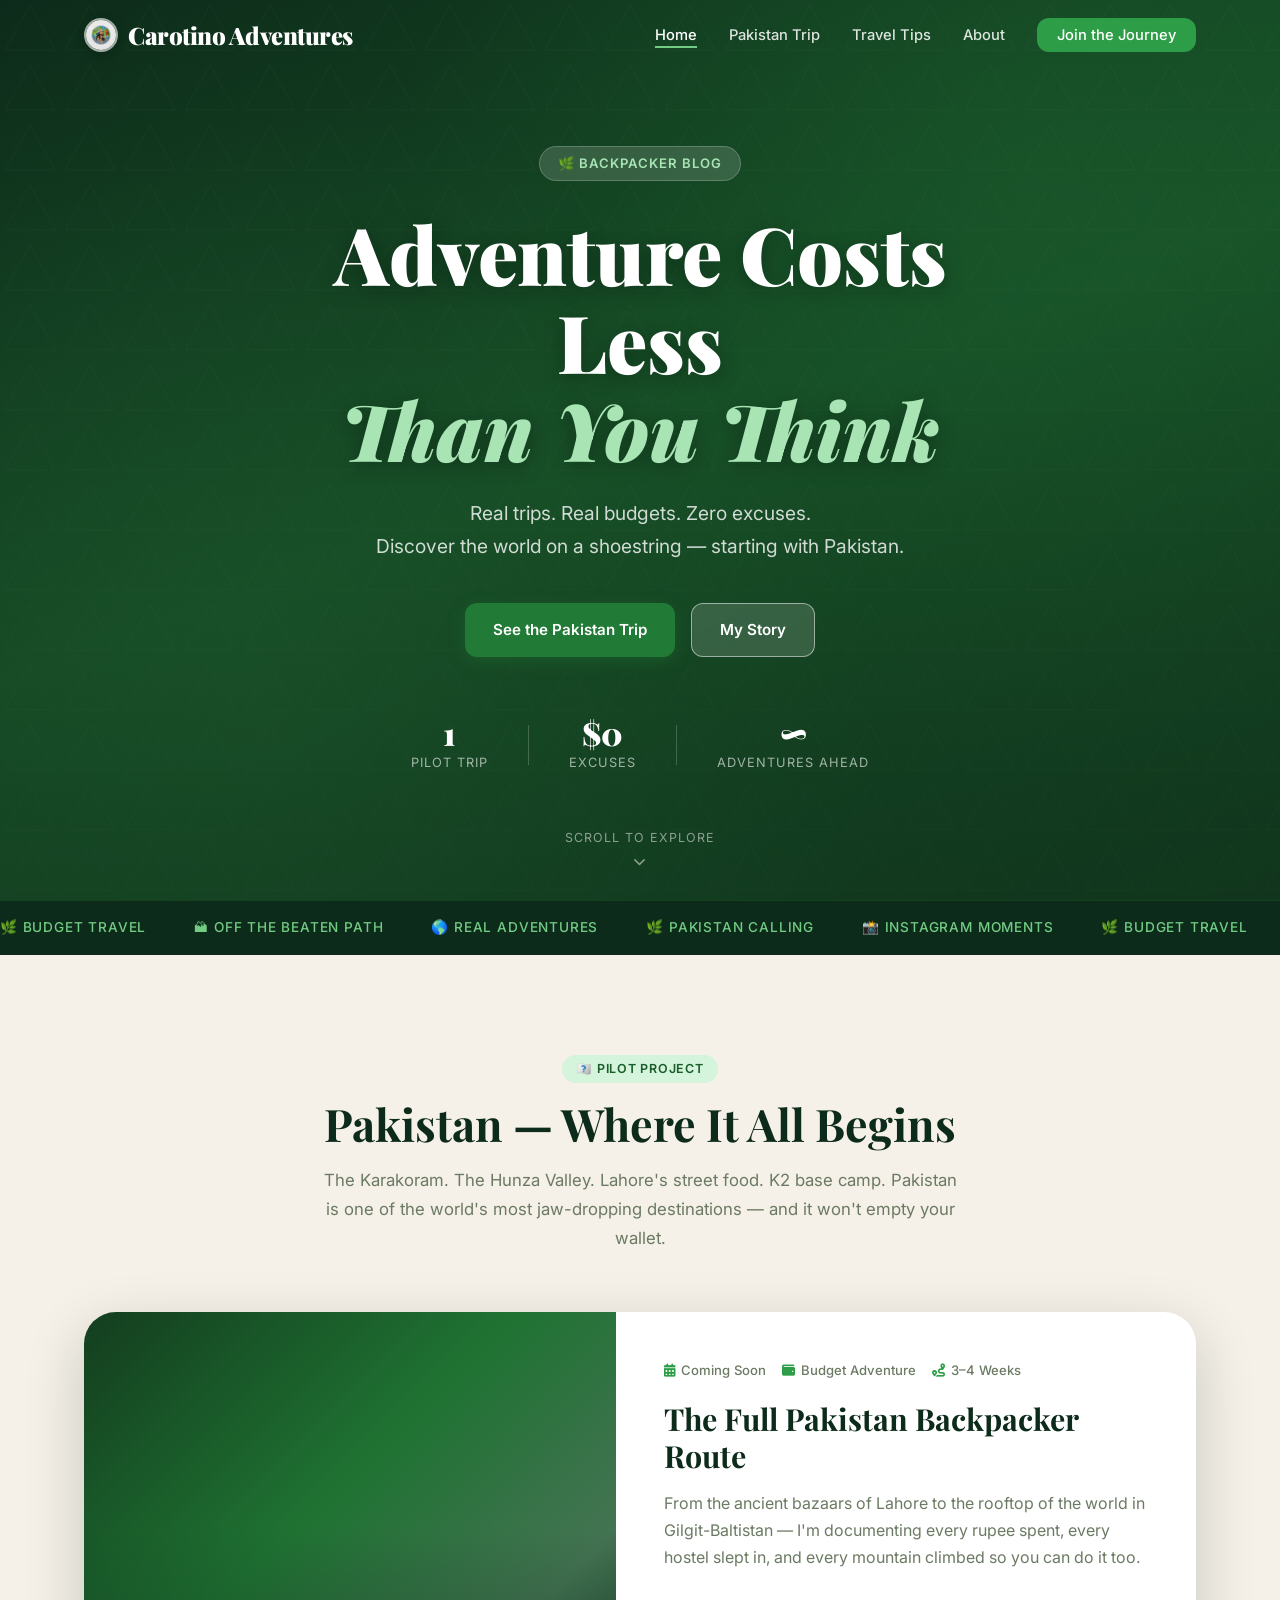
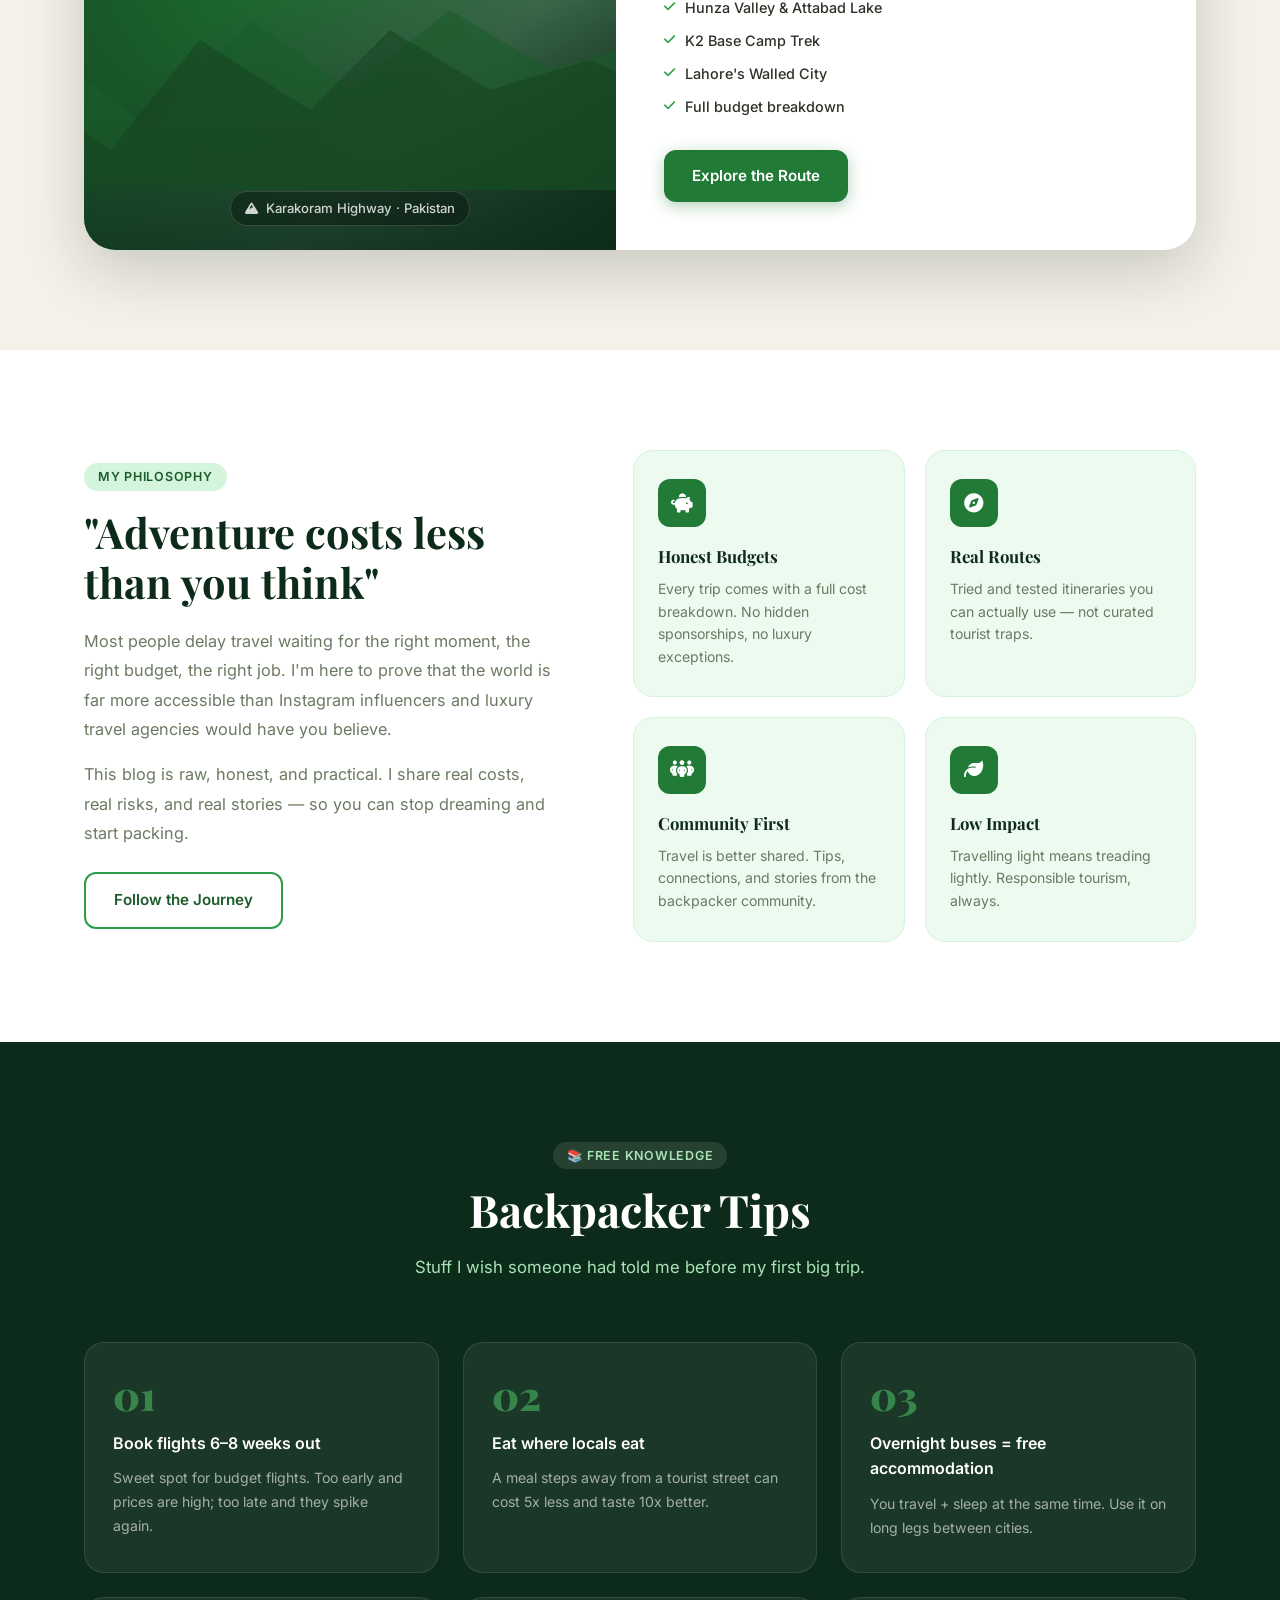
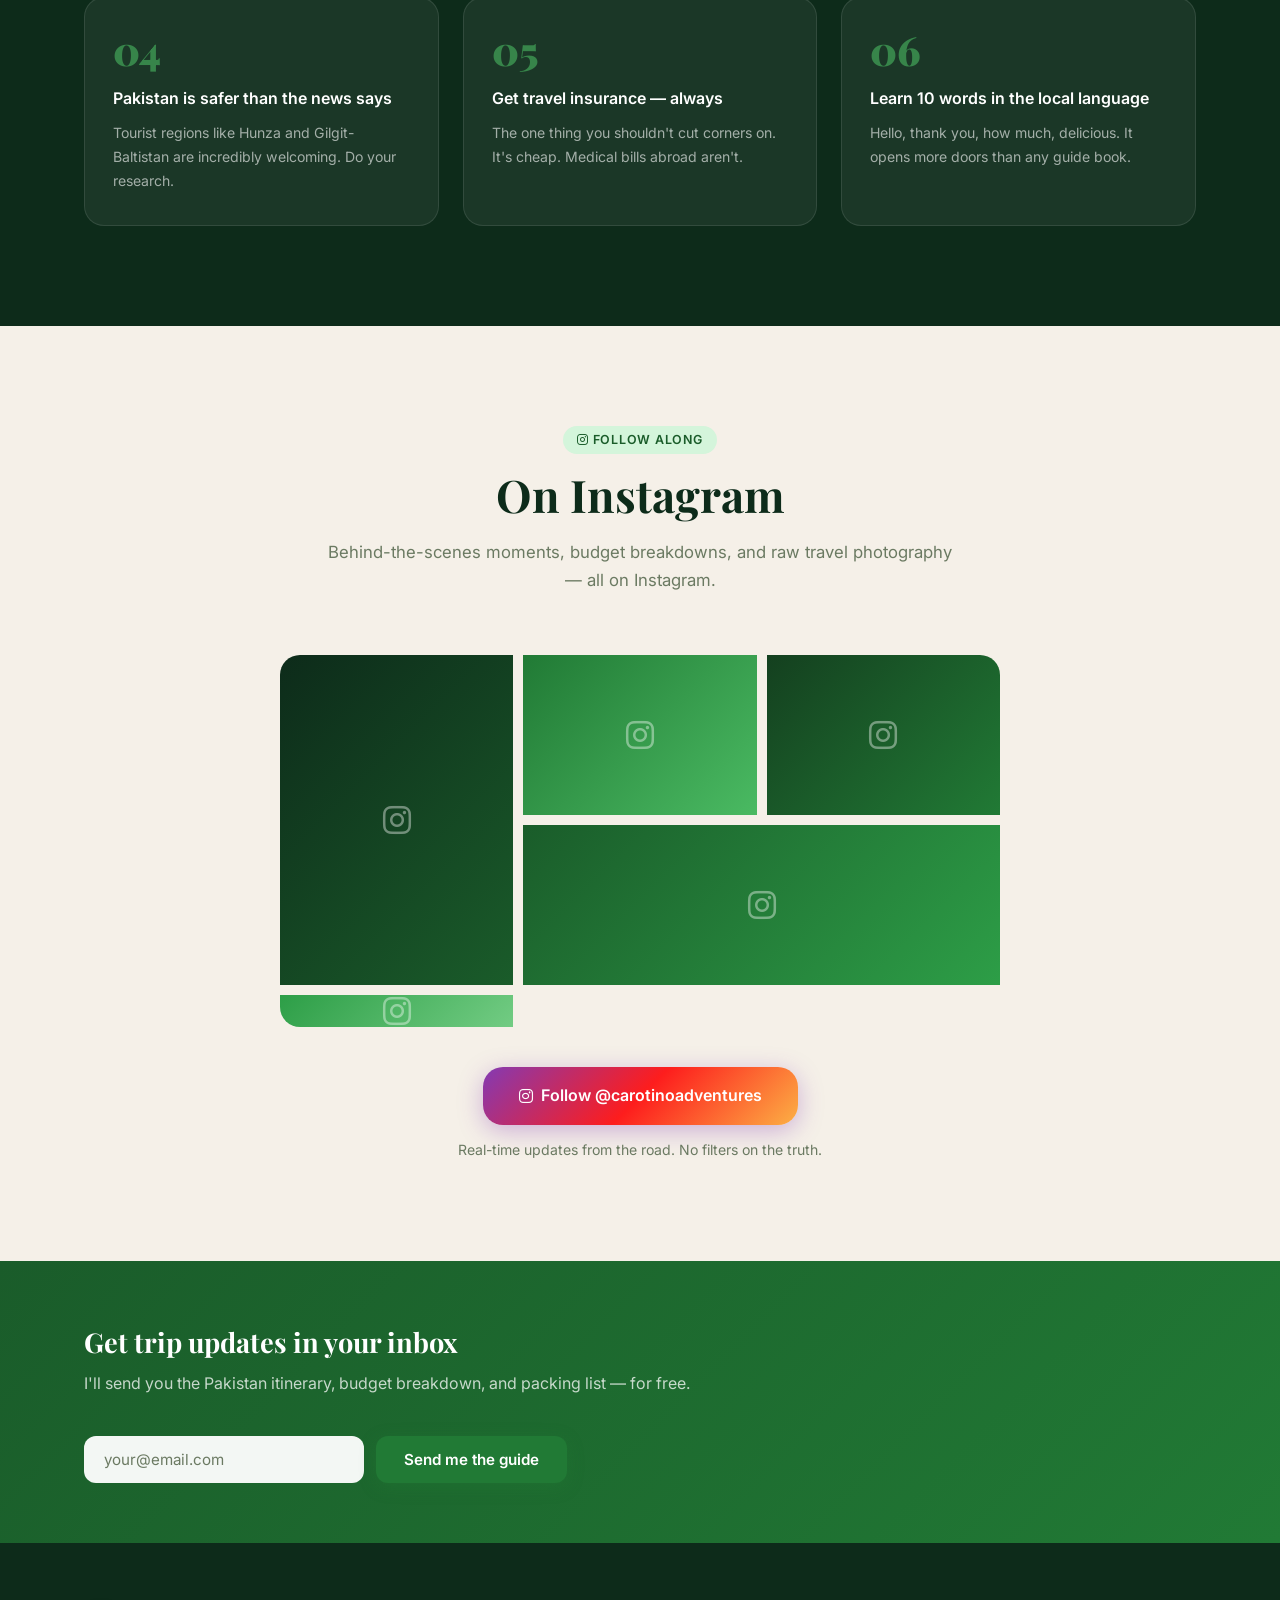
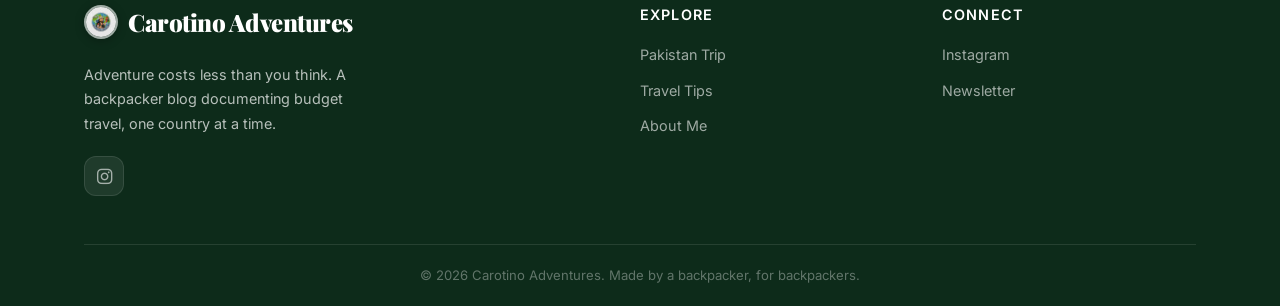
==== commit 14e6a5fe: "Use Sticker.png as the official brand logo asset" ====
--- a/index.html
+++ b/index.html
@@ -6,7 +6,7 @@
   <title>Carotino Adventures | Adventure costs less than you think</title>
   <meta name="description" content="A backpacker's guide to affordable adventure travel. Explore Pakistan, hidden trails, and off-the-beaten-path destinations without breaking the bank." />
   <link rel="stylesheet" href="style.css" />
-  <link rel="icon" type="image/png" href="images/carotino sticker.png" />
+  <link rel="icon" type="image/png" href="images/Sticker.png" />
   <link rel="preconnect" href="https://fonts.googleapis.com" />
   <link rel="preconnect" href="https://fonts.gstatic.com" crossorigin />
   <link href="https://fonts.googleapis.com/css2?family=Playfair+Display:wght@700;900&family=Inter:wght@300;400;500;600&display=swap" rel="stylesheet" />
@@ -19,7 +19,7 @@
   <nav class="navbar" id="navbar">
     <div class="nav-container">
       <a href="index.html" class="logo">
-        <img src="images/carotino sticker.png" alt="Carotino Adventures logo" class="logo-sticker" />
+        <img src="images/Sticker.png" alt="Carotino Adventures logo" class="logo-sticker" />
         Carotino Adventures
       </a>
       <ul class="nav-links">
@@ -240,7 +240,7 @@
     <div class="container">
       <div class="footer-grid">
         <div class="footer-brand">
-          <a href="index.html" class="logo"><img src="images/carotino sticker.png" alt="Carotino Adventures logo" class="logo-sticker" />Carotino Adventures</a>
+          <a href="index.html" class="logo"><img src="images/Sticker.png" alt="Carotino Adventures logo" class="logo-sticker" />Carotino Adventures</a>
           <p>Adventure costs less than you think. A backpacker blog documenting budget travel, one country at a time.</p>
           <div class="social-links">
             <!-- Replace carotinoadventures -->
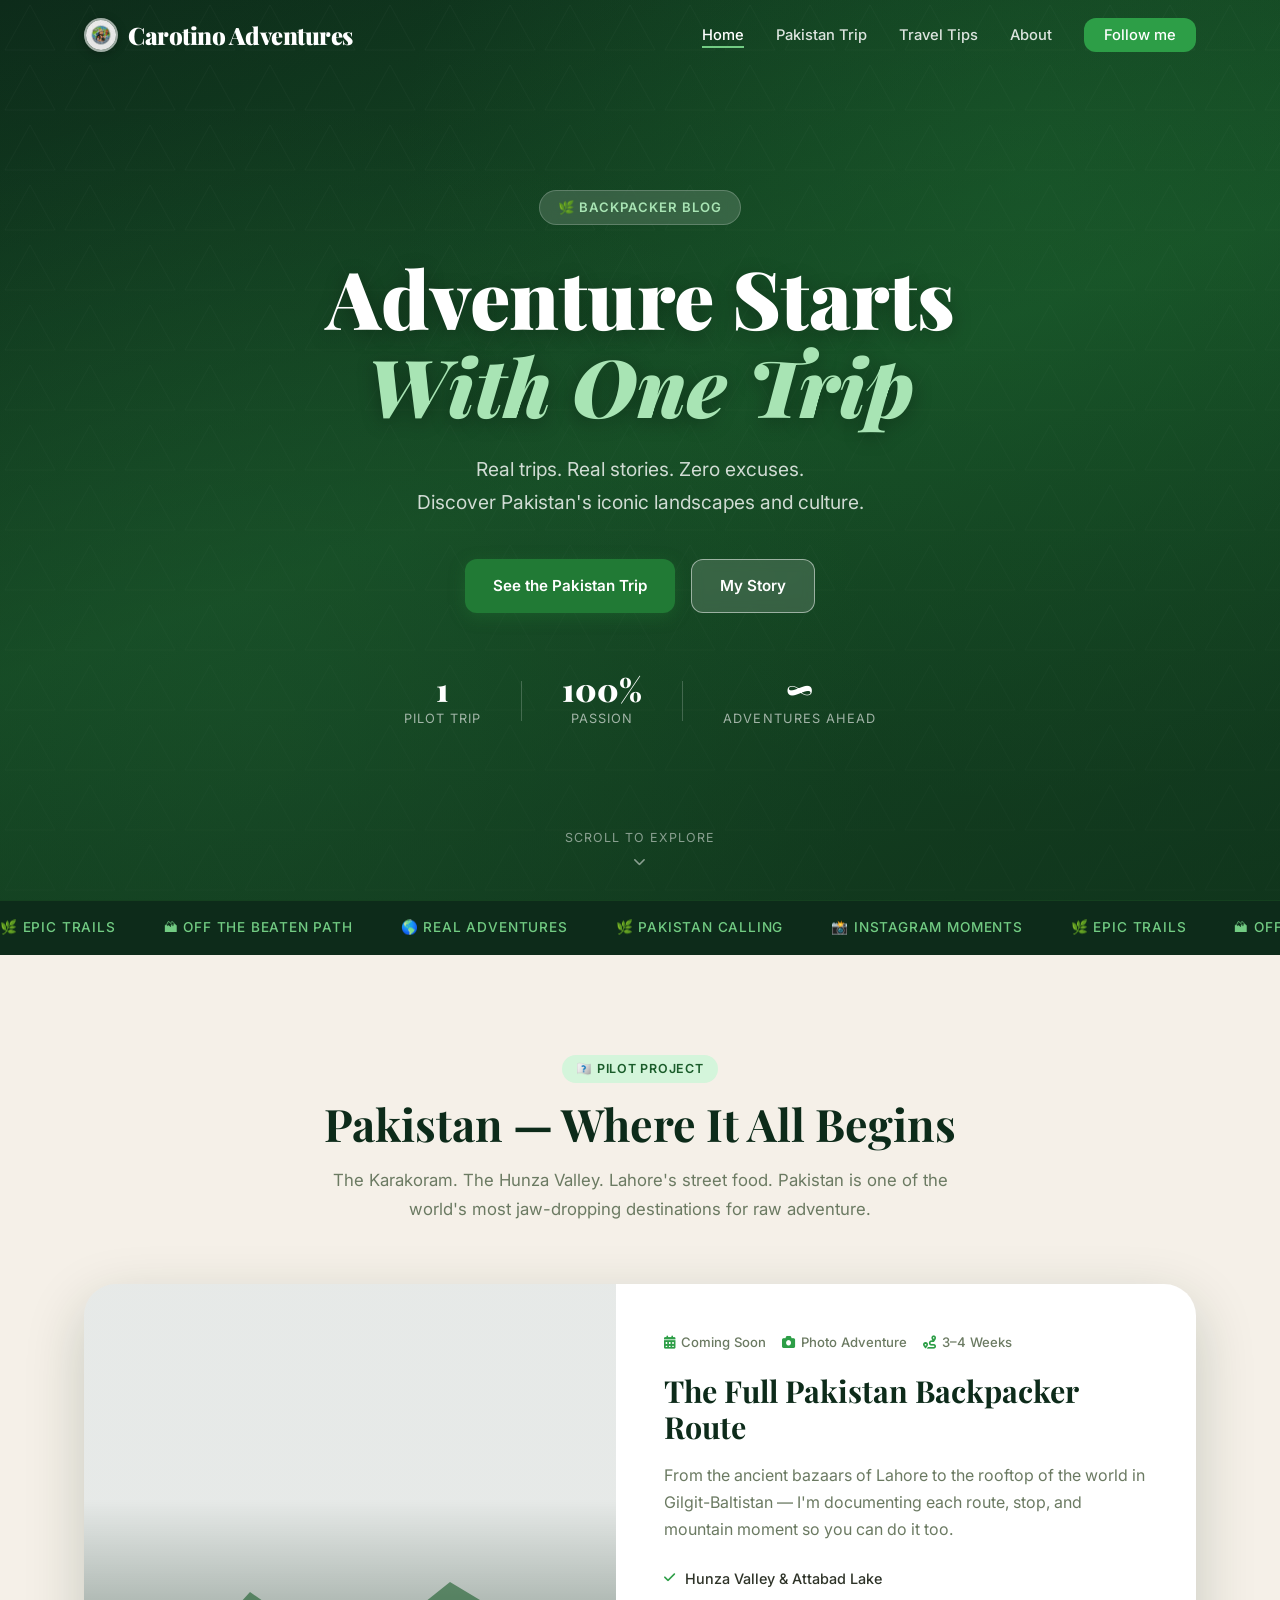
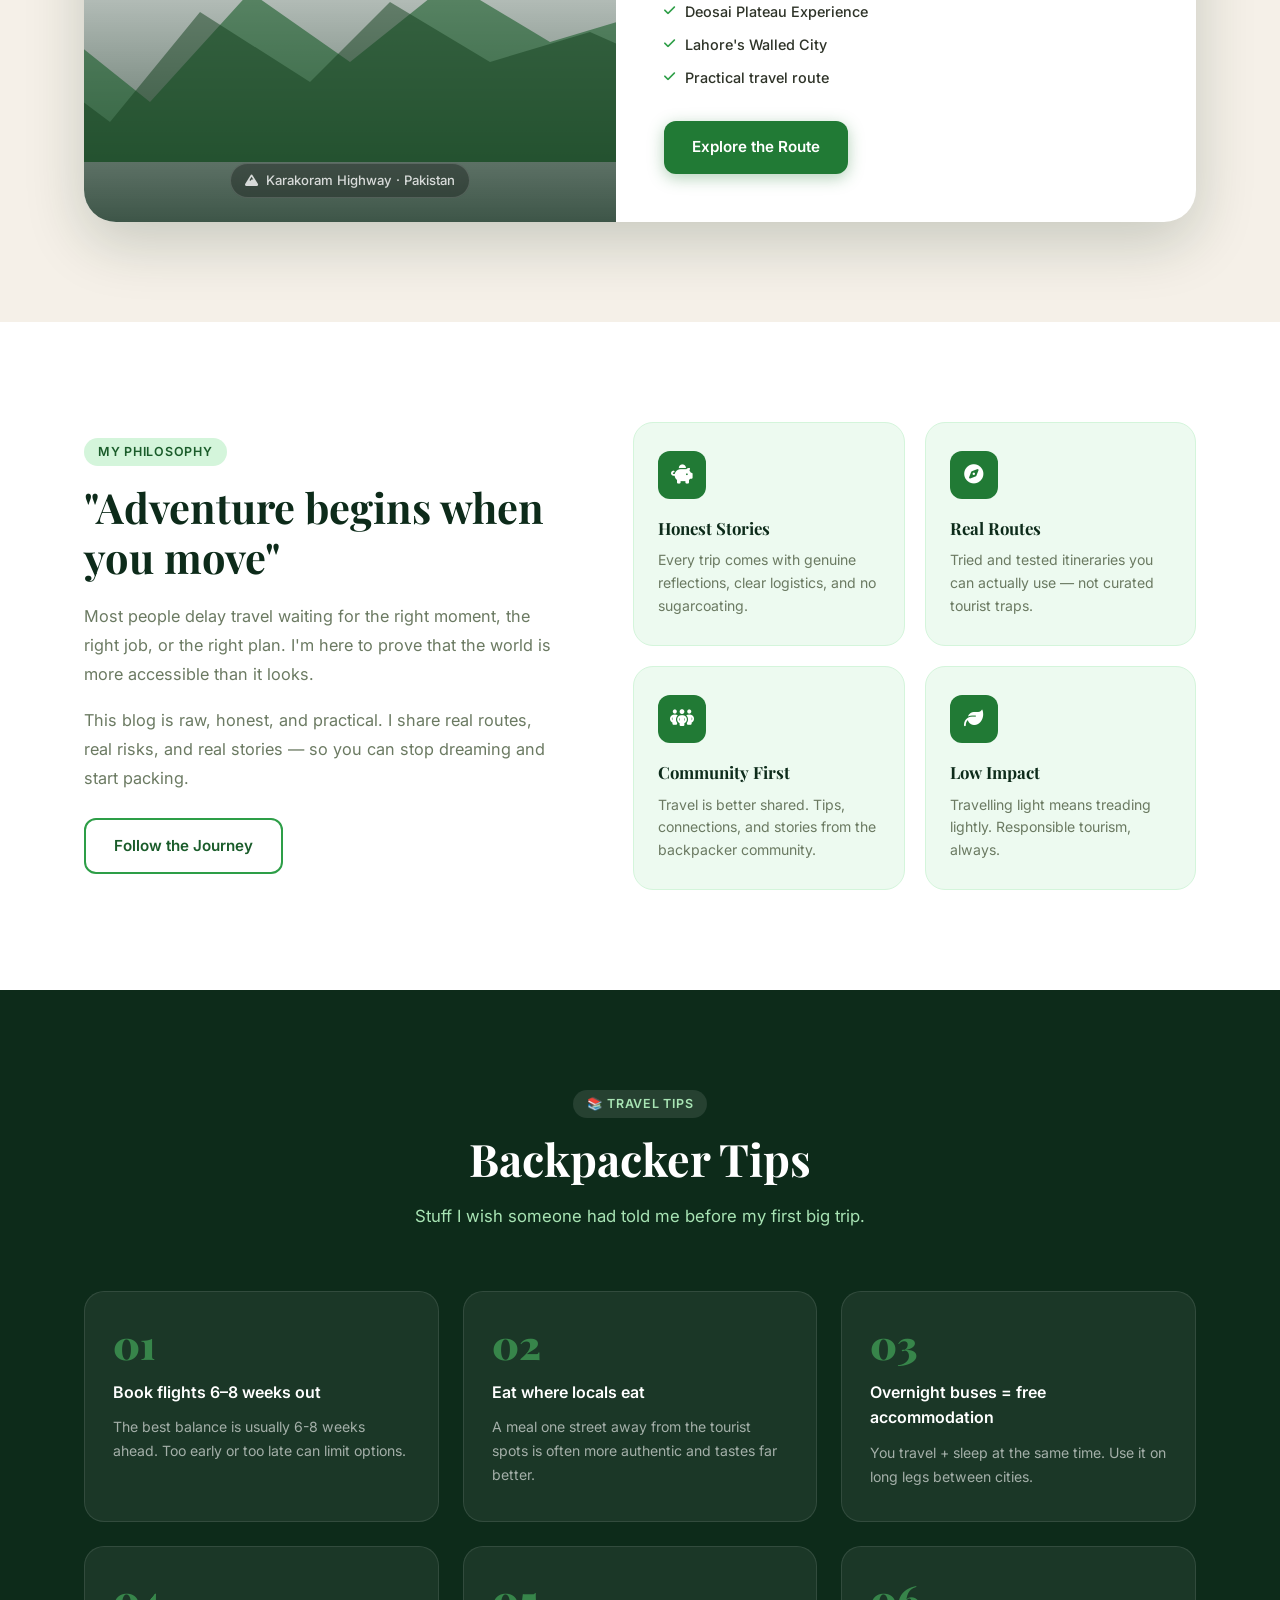
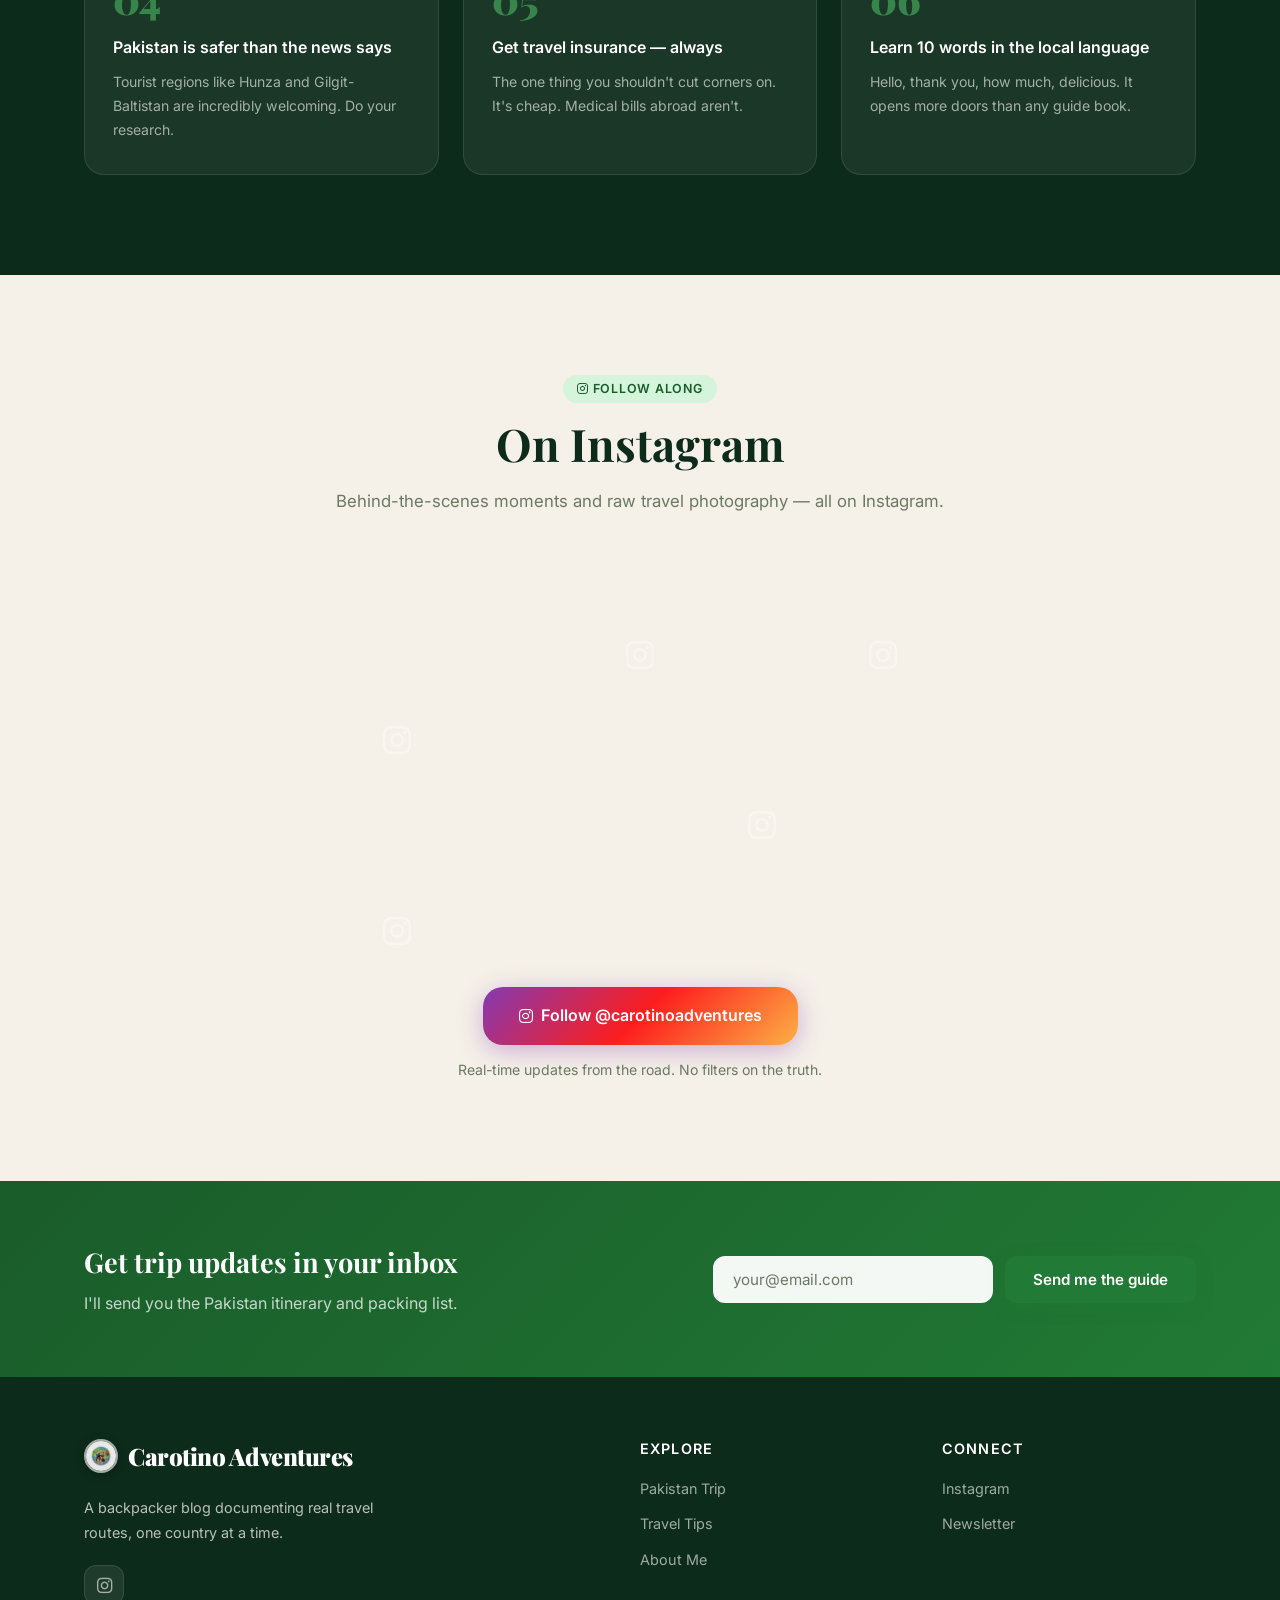
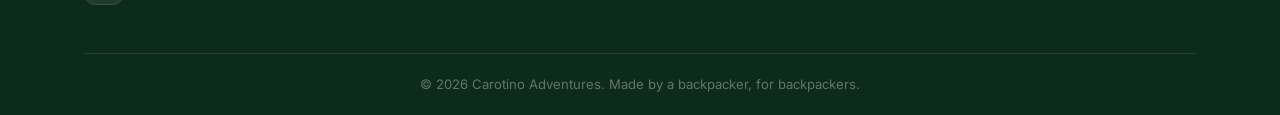
==== commit 1d929518: "Add place photos and remove cost/K2 references" ====
--- a/index.html
+++ b/index.html
@@ -3,7 +3,7 @@
 <head>
   <meta charset="UTF-8" />
   <meta name="viewport" content="width=device-width, initial-scale=1.0" />
-  <title>Carotino Adventures | Adventure costs less than you think</title>
+  <title>Carotino Adventures | Adventure Starts Here</title>
   <meta name="description" content="A backpacker's guide to affordable adventure travel. Explore Pakistan, hidden trails, and off-the-beaten-path destinations without breaking the bank." />
   <link rel="stylesheet" href="style.css" />
   <link rel="icon" type="image/png" href="images/Sticker.png" />
@@ -27,7 +27,7 @@
         <li><a href="pakistan.html">Pakistan Trip</a></li>
         <li><a href="#tips">Travel Tips</a></li>
         <li><a href="#about">About</a></li>
-        <li><a href="#contact" class="btn-nav">Join the Journey</a></li>
+        <li><a href="https://instagram.com/carotinoadventures" target="_blank" rel="noopener noreferrer" class="btn-nav">Follow me</a></li>
       </ul>
       <button class="hamburger" id="hamburger" aria-label="Toggle menu">
         <span></span><span></span><span></span>
@@ -40,8 +40,8 @@
     <div class="hero-overlay"></div>
     <div class="hero-content">
       <span class="hero-badge">&#127807; Backpacker Blog</span>
-      <h1>Adventure Costs Less<br /><em>Than You Think</em></h1>
-      <p class="hero-sub">Real trips. Real budgets. Zero excuses.<br />Discover the world on a shoestring — starting with Pakistan.</p>
+      <h1>Adventure Starts<br /><em>With One Trip</em></h1>
+      <p class="hero-sub">Real trips. Real stories. Zero excuses.<br />Discover Pakistan's iconic landscapes and culture.</p>
       <div class="hero-actions">
         <a href="pakistan.html" class="btn btn-primary">See the Pakistan Trip</a>
         <a href="#about" class="btn btn-ghost">My Story</a>
@@ -49,7 +49,7 @@
       <div class="hero-stats">
         <div class="stat"><span class="stat-num">1</span><span class="stat-label">Pilot Trip</span></div>
         <div class="stat-divider"></div>
-        <div class="stat"><span class="stat-num">$0</span><span class="stat-label">Excuses</span></div>
+        <div class="stat"><span class="stat-num">100%</span><span class="stat-label">Passion</span></div>
         <div class="stat-divider"></div>
         <div class="stat"><span class="stat-num">&#8734;</span><span class="stat-label">Adventures Ahead</span></div>
       </div>
@@ -63,12 +63,12 @@
   <!-- ===== CONCEPT STRIP ===== -->
   <section class="concept-strip">
     <div class="concept-inner">
-      <span>&#127807; Budget travel</span>
+      <span>&#127807; Epic trails</span>
       <span>&#127956; Off the beaten path</span>
       <span>&#127758; Real adventures</span>
       <span>&#127807; Pakistan calling</span>
       <span>&#128248; Instagram moments</span>
-      <span>&#127807; Budget travel</span>
+      <span>&#127807; Epic trails</span>
       <span>&#127956; Off the beaten path</span>
       <span>&#127758; Real adventures</span>
     </div>
@@ -80,7 +80,7 @@
       <div class="section-header">
         <span class="tag">&#127470;&#127477; Pilot Project</span>
         <h2>Pakistan — Where It All Begins</h2>
-        <p>The Karakoram. The Hunza Valley. Lahore's street food. K2 base camp. Pakistan is one of the world's most jaw-dropping destinations — and it won't empty your wallet.</p>
+        <p>The Karakoram. The Hunza Valley. Lahore's street food. Pakistan is one of the world's most jaw-dropping destinations for raw adventure.</p>
       </div>
 
       <div class="trip-card-big">
@@ -95,16 +95,16 @@
         <div class="trip-card-info">
           <div class="trip-meta">
             <span><i class="fa-solid fa-calendar-days"></i> Coming Soon</span>
-            <span><i class="fa-solid fa-wallet"></i> Budget Adventure</span>
+            <span><i class="fa-solid fa-camera"></i> Photo Adventure</span>
             <span><i class="fa-solid fa-route"></i> 3–4 Weeks</span>
           </div>
           <h3>The Full Pakistan Backpacker Route</h3>
-          <p>From the ancient bazaars of Lahore to the rooftop of the world in Gilgit-Baltistan — I'm documenting every rupee spent, every hostel slept in, and every mountain climbed so you can do it too.</p>
+          <p>From the ancient bazaars of Lahore to the rooftop of the world in Gilgit-Baltistan — I'm documenting each route, stop, and mountain moment so you can do it too.</p>
           <ul class="trip-highlights">
             <li><i class="fa-solid fa-check"></i> Hunza Valley & Attabad Lake</li>
-            <li><i class="fa-solid fa-check"></i> K2 Base Camp Trek</li>
+            <li><i class="fa-solid fa-check"></i> Deosai Plateau Experience</li>
             <li><i class="fa-solid fa-check"></i> Lahore's Walled City</li>
-            <li><i class="fa-solid fa-check"></i> Full budget breakdown</li>
+            <li><i class="fa-solid fa-check"></i> Practical travel route</li>
           </ul>
           <a href="pakistan.html" class="btn btn-primary">Explore the Route</a>
         </div>
@@ -118,16 +118,16 @@
       <div class="philosophy-grid">
         <div class="philosophy-text">
           <span class="tag">My Philosophy</span>
-          <h2>"Adventure costs less than you think"</h2>
-          <p>Most people delay travel waiting for the right moment, the right budget, the right job. I'm here to prove that the world is far more accessible than Instagram influencers and luxury travel agencies would have you believe.</p>
-          <p>This blog is raw, honest, and practical. I share real costs, real risks, and real stories — so you can stop dreaming and start packing.</p>
+          <h2>"Adventure begins when you move"</h2>
+          <p>Most people delay travel waiting for the right moment, the right job, or the right plan. I'm here to prove that the world is more accessible than it looks.</p>
+          <p>This blog is raw, honest, and practical. I share real routes, real risks, and real stories — so you can stop dreaming and start packing.</p>
           <a href="#contact" class="btn btn-outline">Follow the Journey</a>
         </div>
         <div class="philosophy-cards">
           <div class="value-card">
             <div class="value-icon"><i class="fa-solid fa-piggy-bank"></i></div>
-            <h4>Honest Budgets</h4>
-            <p>Every trip comes with a full cost breakdown. No hidden sponsorships, no luxury exceptions.</p>
+            <h4>Honest Stories</h4>
+            <p>Every trip comes with genuine reflections, clear logistics, and no sugarcoating.</p>
           </div>
           <div class="value-card">
             <div class="value-icon"><i class="fa-solid fa-compass"></i></div>
@@ -153,7 +153,7 @@
   <section class="tips" id="tips">
     <div class="container">
       <div class="section-header">
-        <span class="tag">&#128218; Free Knowledge</span>
+        <span class="tag">&#128218; Travel Tips</span>
         <h2>Backpacker Tips</h2>
         <p>Stuff I wish someone had told me before my first big trip.</p>
       </div>
@@ -161,12 +161,12 @@
         <div class="tip-card">
           <div class="tip-num">01</div>
           <h4>Book flights 6–8 weeks out</h4>
-          <p>Sweet spot for budget flights. Too early and prices are high; too late and they spike again.</p>
+          <p>The best balance is usually 6-8 weeks ahead. Too early or too late can limit options.</p>
         </div>
         <div class="tip-card">
           <div class="tip-num">02</div>
           <h4>Eat where locals eat</h4>
-          <p>A meal steps away from a tourist street can cost 5x less and taste 10x better.</p>
+          <p>A meal one street away from the tourist spots is often more authentic and tastes far better.</p>
         </div>
         <div class="tip-card">
           <div class="tip-num">03</div>
@@ -198,7 +198,7 @@
       <div class="section-header">
         <span class="tag"><i class="fa-brands fa-instagram"></i> Follow Along</span>
         <h2>On Instagram</h2>
-        <p>Behind-the-scenes moments, budget breakdowns, and raw travel photography — all on Instagram.</p>
+        <p>Behind-the-scenes moments and raw travel photography — all on Instagram.</p>
       </div>
       <div class="ig-placeholder">
         <div class="ig-grid">
@@ -225,7 +225,7 @@
       <div class="newsletter-inner">
         <div class="newsletter-text">
           <h3>Get trip updates in your inbox</h3>
-          <p>I'll send you the Pakistan itinerary, budget breakdown, and packing list — for free.</p>
+          <p>I'll send you the Pakistan itinerary and packing list.</p>
         </div>
         <form class="newsletter-form" onsubmit="handleSubscribe(event)">
           <input type="email" placeholder="your@email.com" required aria-label="Email address" />
@@ -241,7 +241,7 @@
       <div class="footer-grid">
         <div class="footer-brand">
           <a href="index.html" class="logo"><img src="images/Sticker.png" alt="Carotino Adventures logo" class="logo-sticker" />Carotino Adventures</a>
-          <p>Adventure costs less than you think. A backpacker blog documenting budget travel, one country at a time.</p>
+          <p>A backpacker blog documenting real travel routes, one country at a time.</p>
           <div class="social-links">
             <!-- Replace carotinoadventures -->
             <a href="https://instagram.com/carotinoadventures" target="_blank" rel="noopener noreferrer" aria-label="Instagram"><i class="fa-brands fa-instagram"></i></a>
--- a/style.css
+++ b/style.css
@@ -455,7 +455,7 @@
 .pakistan-bg {
   background: 
     linear-gradient(to top, rgba(13,43,26,0.8) 0%, rgba(13,43,26,0.1) 60%),
-    linear-gradient(135deg, var(--green-800) 0%, var(--green-600) 40%, #4a7c59 70%, var(--green-900) 100%);
+    url("https://source.unsplash.com/1200x900/?hunza,mountains,pakistan") center/cover no-repeat;
 }
 
 /* Mountain silhouette decoration */
@@ -690,11 +690,11 @@
 .ig-wide { grid-column: span 2; }
 
 /* Different shades for visual variety */
-.ig-item:nth-child(1) { background: linear-gradient(135deg, var(--green-900), var(--green-700)); }
-.ig-item:nth-child(2) { background: linear-gradient(135deg, var(--green-600), var(--green-400)); }
-.ig-item:nth-child(3) { background: linear-gradient(135deg, var(--green-800), var(--green-600)); }
-.ig-item:nth-child(4) { background: linear-gradient(135deg, var(--green-700), var(--green-500)); }
-.ig-item:nth-child(5) { background: linear-gradient(135deg, var(--green-500), var(--green-300)); }
+.ig-item:nth-child(1) { background: url("https://source.unsplash.com/900x1200/?gilgit,baltistan") center/cover no-repeat; }
+.ig-item:nth-child(2) { background: url("https://source.unsplash.com/900x900/?lahore,mosque") center/cover no-repeat; }
+.ig-item:nth-child(3) { background: url("https://source.unsplash.com/900x900/?attabad,lake") center/cover no-repeat; }
+.ig-item:nth-child(4) { background: url("https://source.unsplash.com/1400x900/?karakoram,highway") center/cover no-repeat; }
+.ig-item:nth-child(5) { background: url("https://source.unsplash.com/900x900/?pakistan,valley") center/cover no-repeat; }
 
 .ig-cta { text-align: center; }
 .ig-note {
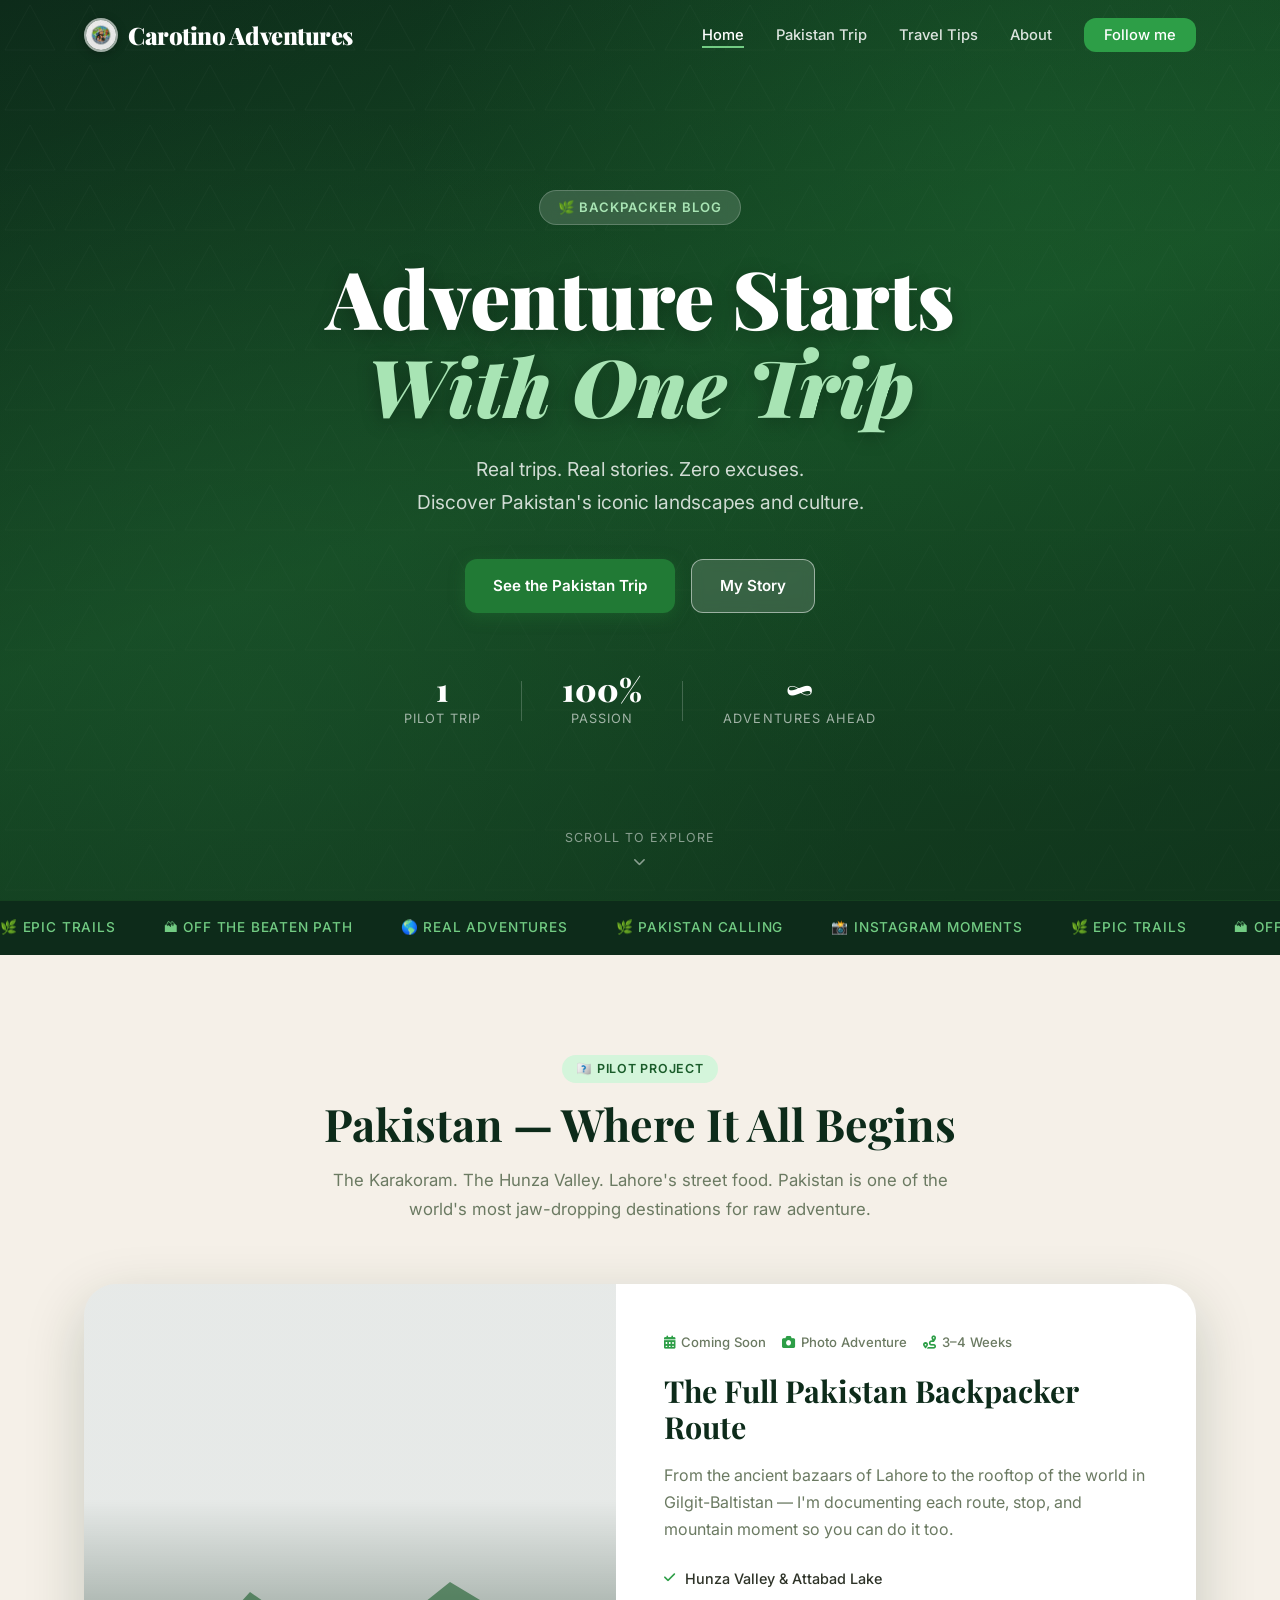
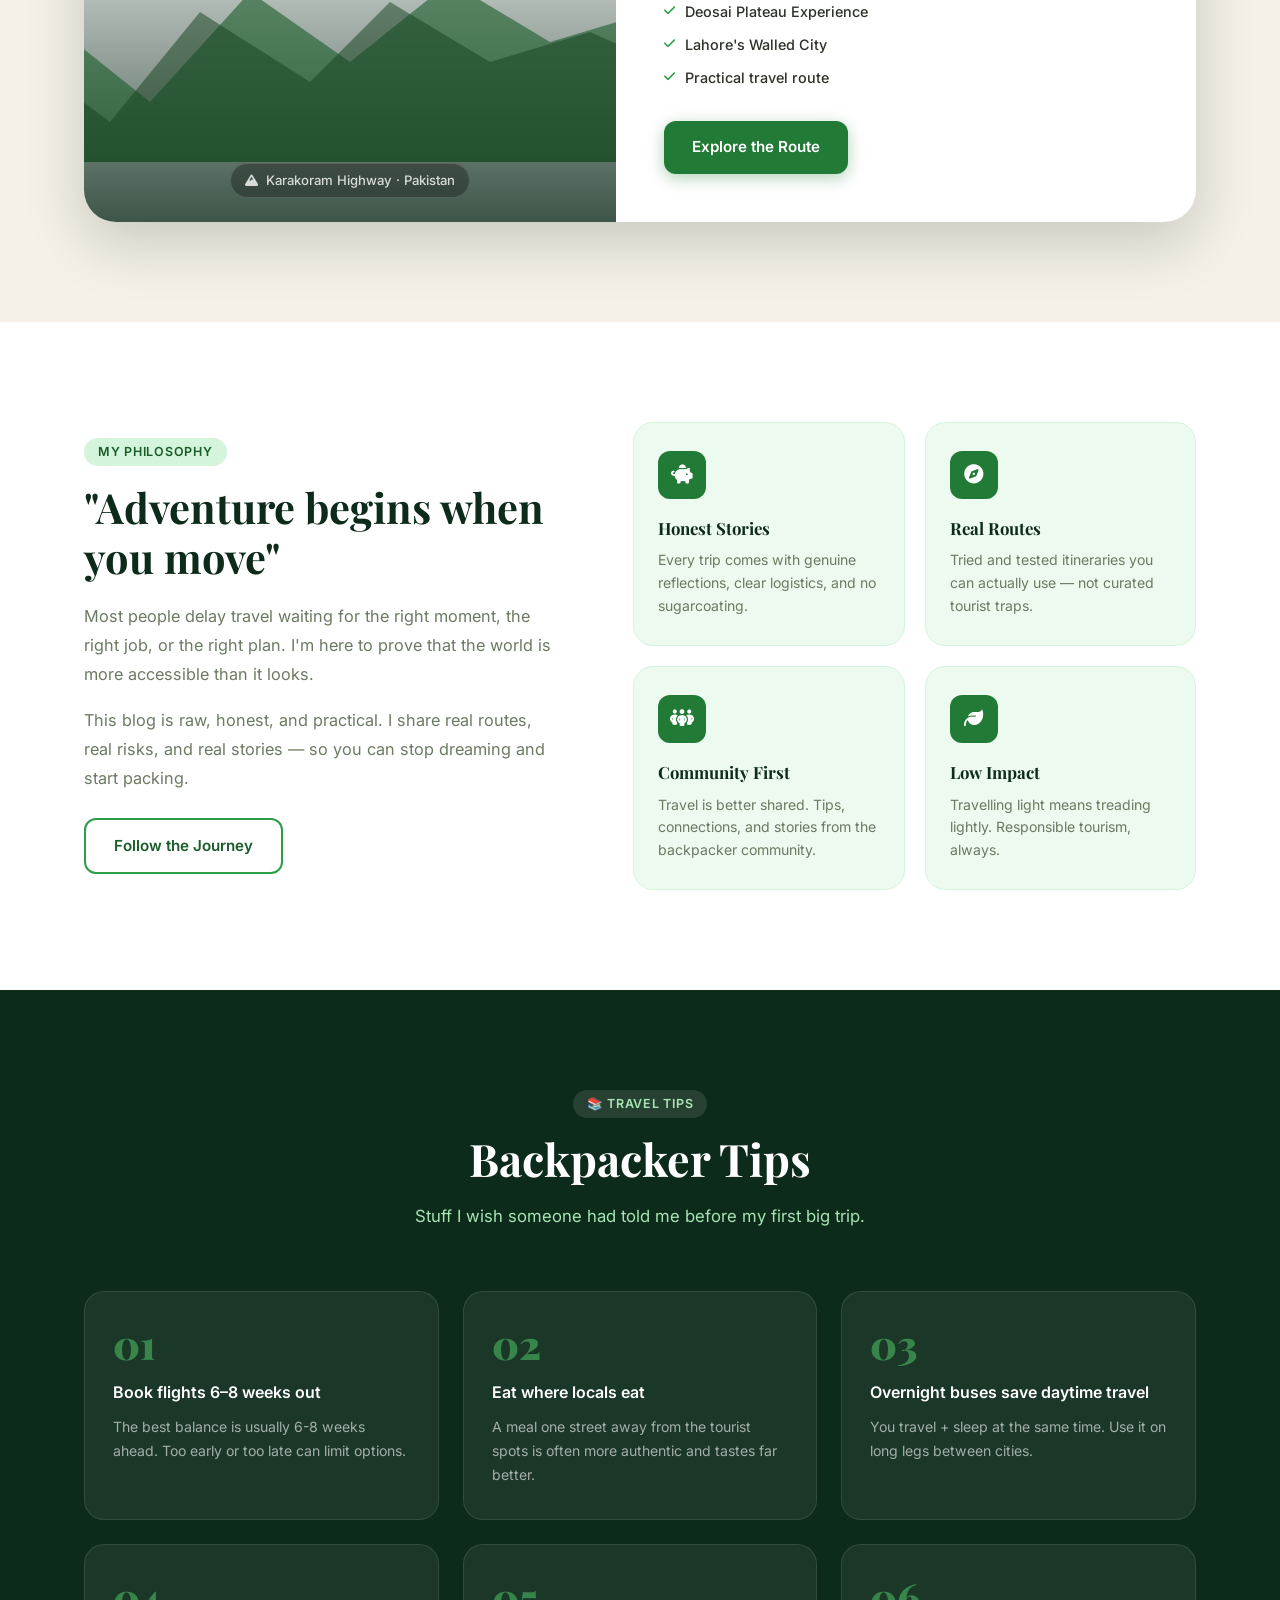
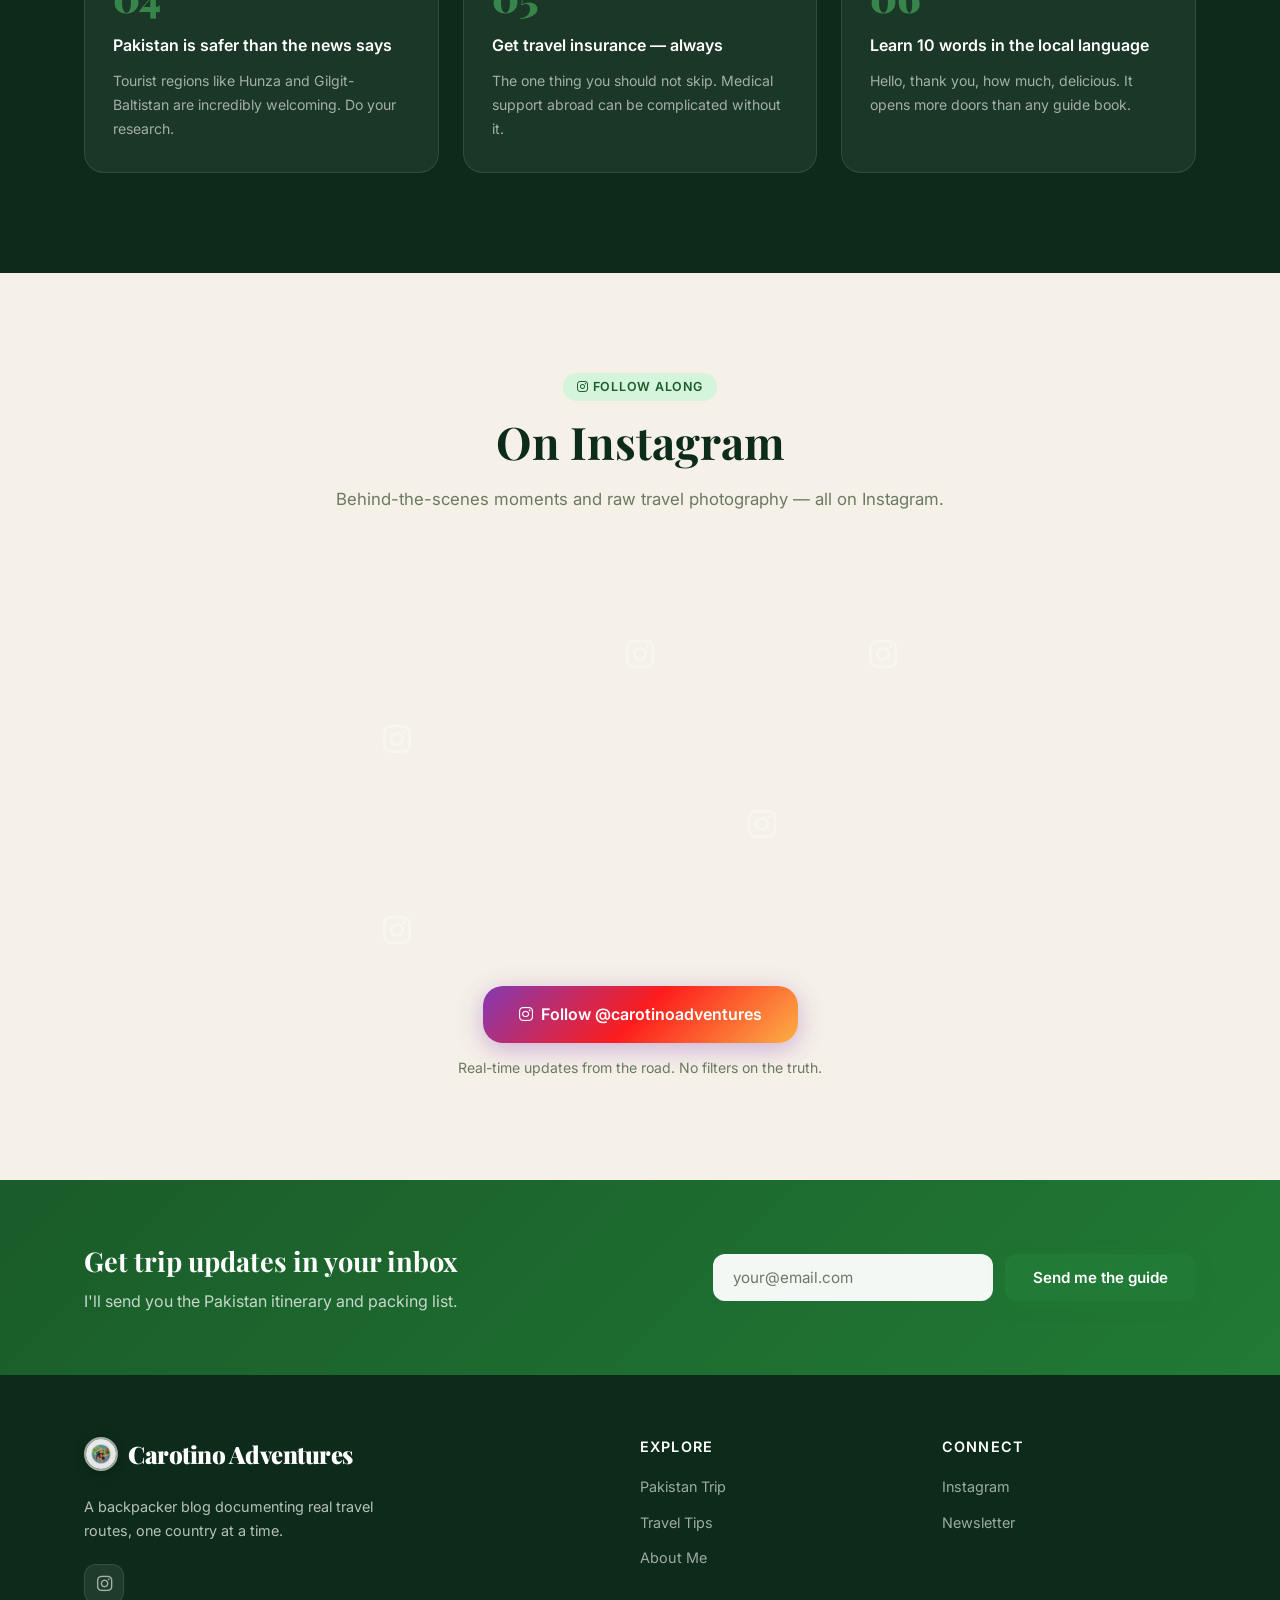
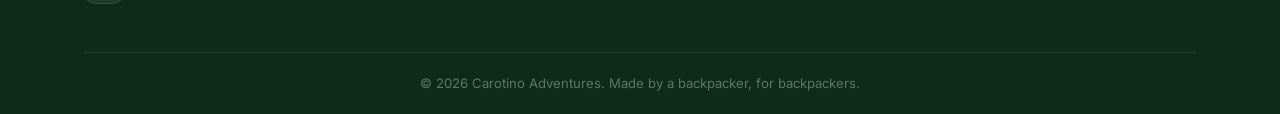
==== commit ba06d6bc: "Remove remaining money-related wording" ====
--- a/index.html
+++ b/index.html
@@ -4,7 +4,7 @@
   <meta charset="UTF-8" />
   <meta name="viewport" content="width=device-width, initial-scale=1.0" />
   <title>Carotino Adventures | Adventure Starts Here</title>
-  <meta name="description" content="A backpacker's guide to affordable adventure travel. Explore Pakistan, hidden trails, and off-the-beaten-path destinations without breaking the bank." />
+  <meta name="description" content="A backpacker's guide to adventure travel in Pakistan, with practical routes and place highlights." />
   <link rel="stylesheet" href="style.css" />
   <link rel="icon" type="image/png" href="images/Sticker.png" />
   <link rel="preconnect" href="https://fonts.googleapis.com" />
@@ -170,7 +170,7 @@
         </div>
         <div class="tip-card">
           <div class="tip-num">03</div>
-          <h4>Overnight buses = free accommodation</h4>
+          <h4>Overnight buses save daytime travel</h4>
           <p>You travel + sleep at the same time. Use it on long legs between cities.</p>
         </div>
         <div class="tip-card">
@@ -181,7 +181,7 @@
         <div class="tip-card">
           <div class="tip-num">05</div>
           <h4>Get travel insurance — always</h4>
-          <p>The one thing you shouldn't cut corners on. It's cheap. Medical bills abroad aren't.</p>
+          <p>The one thing you should not skip. Medical support abroad can be complicated without it.</p>
         </div>
         <div class="tip-card">
           <div class="tip-num">06</div>
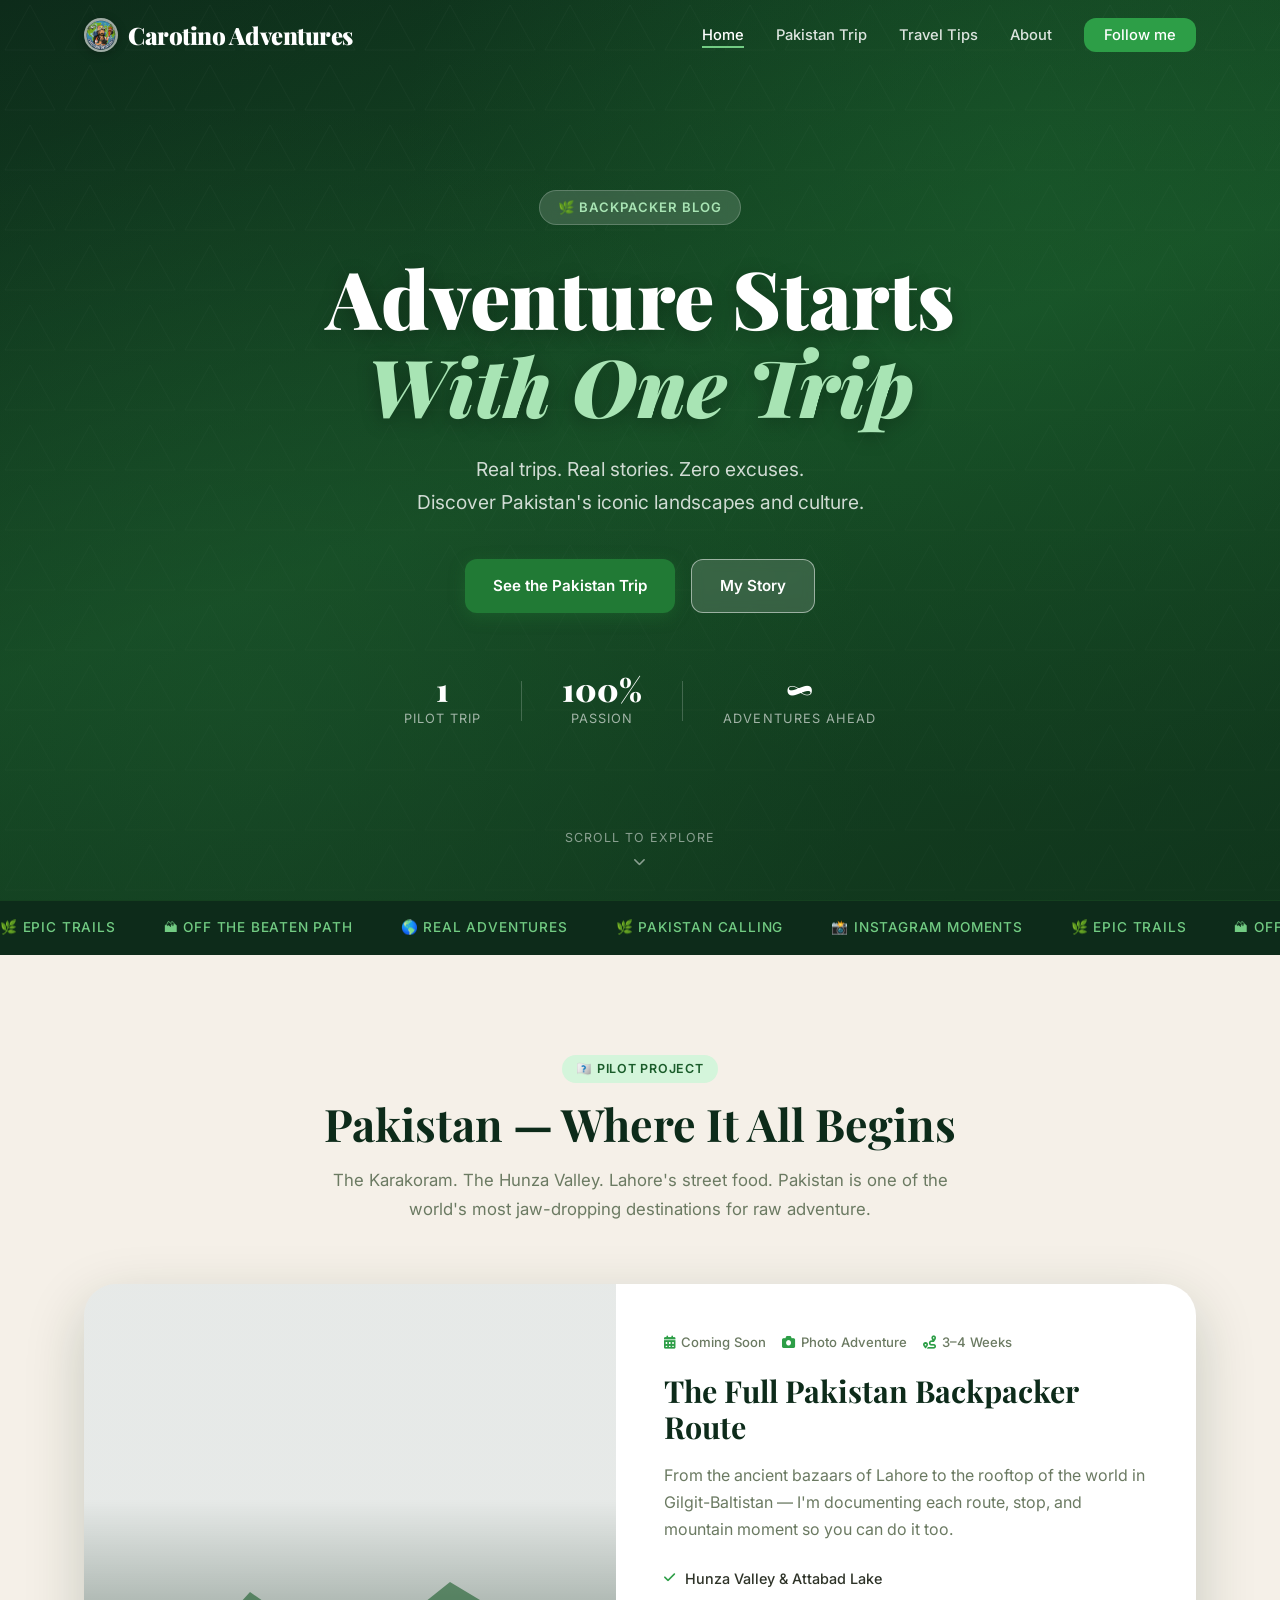
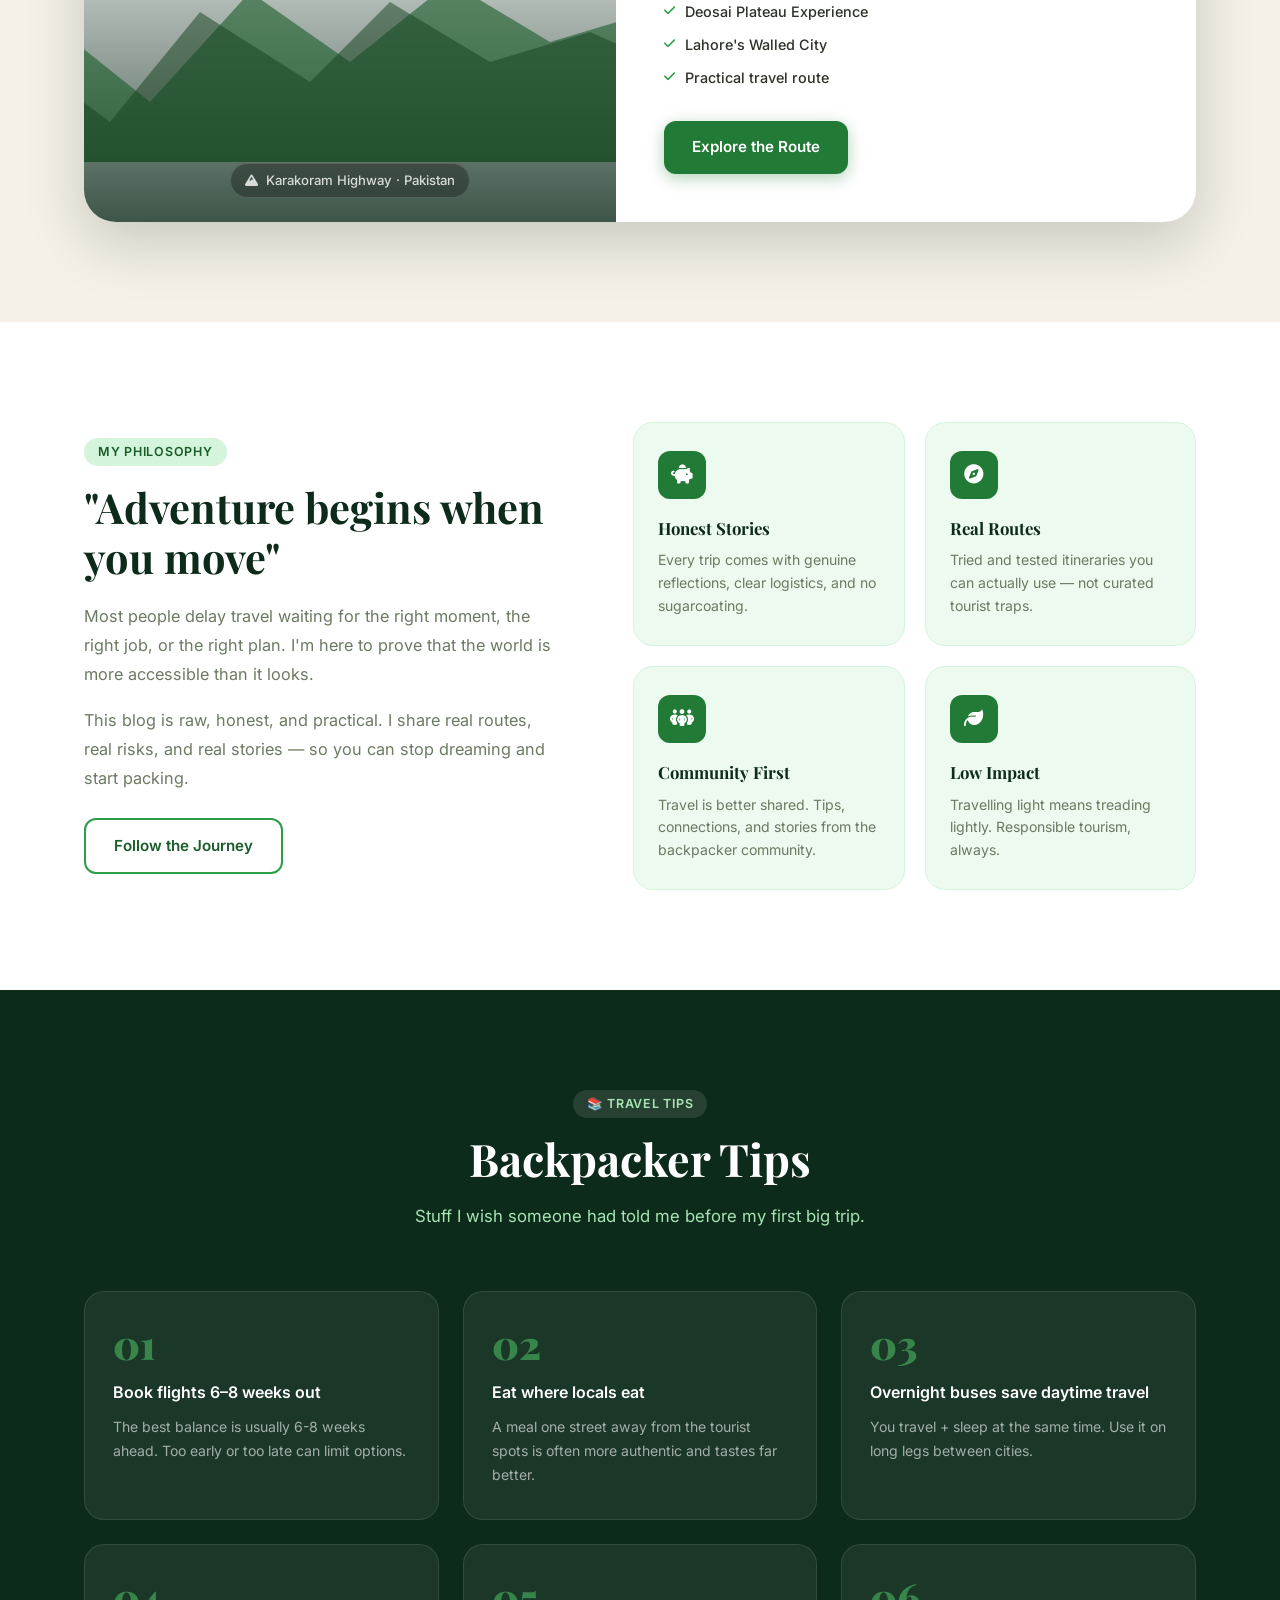
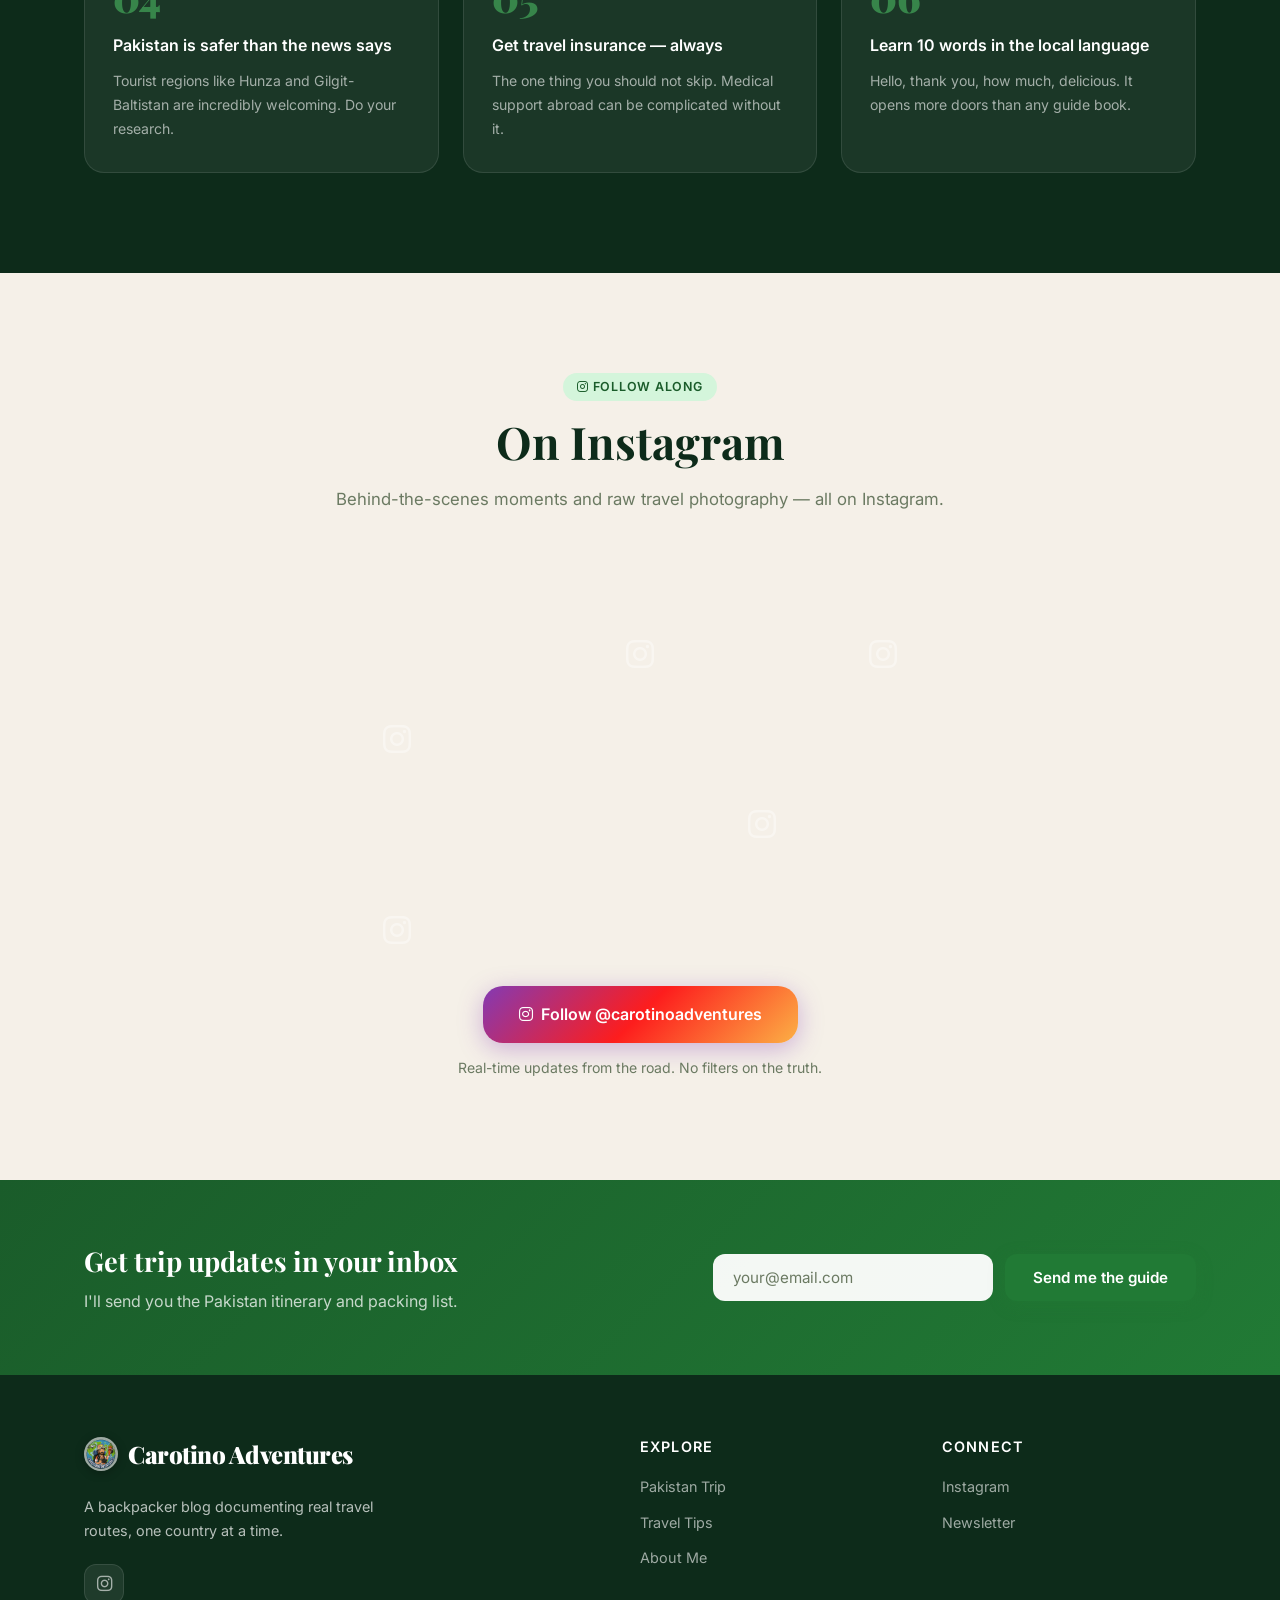
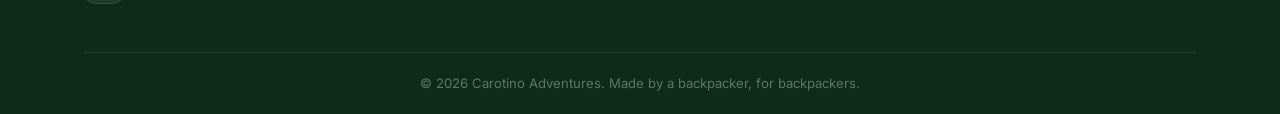
==== commit fc48beaa: "Fix brand logo asset path to Sticker.jpg" ====
--- a/index.html
+++ b/index.html
@@ -6,7 +6,7 @@
   <title>Carotino Adventures | Adventure Starts Here</title>
   <meta name="description" content="A backpacker's guide to adventure travel in Pakistan, with practical routes and place highlights." />
   <link rel="stylesheet" href="style.css" />
-  <link rel="icon" type="image/png" href="images/Sticker.png" />
+  <link rel="icon" type="image/jpeg" href="images/Sticker.jpg" />
   <link rel="preconnect" href="https://fonts.googleapis.com" />
   <link rel="preconnect" href="https://fonts.gstatic.com" crossorigin />
   <link href="https://fonts.googleapis.com/css2?family=Playfair+Display:wght@700;900&family=Inter:wght@300;400;500;600&display=swap" rel="stylesheet" />
@@ -19,7 +19,7 @@
   <nav class="navbar" id="navbar">
     <div class="nav-container">
       <a href="index.html" class="logo">
-        <img src="images/Sticker.png" alt="Carotino Adventures logo" class="logo-sticker" />
+        <img src="images/Sticker.jpg" alt="Carotino Adventures logo" class="logo-sticker" />
         Carotino Adventures
       </a>
       <ul class="nav-links">
@@ -240,7 +240,7 @@
     <div class="container">
       <div class="footer-grid">
         <div class="footer-brand">
-          <a href="index.html" class="logo"><img src="images/Sticker.png" alt="Carotino Adventures logo" class="logo-sticker" />Carotino Adventures</a>
+          <a href="index.html" class="logo"><img src="images/Sticker.jpg" alt="Carotino Adventures logo" class="logo-sticker" />Carotino Adventures</a>
           <p>A backpacker blog documenting real travel routes, one country at a time.</p>
           <div class="social-links">
             <!-- Replace carotinoadventures -->
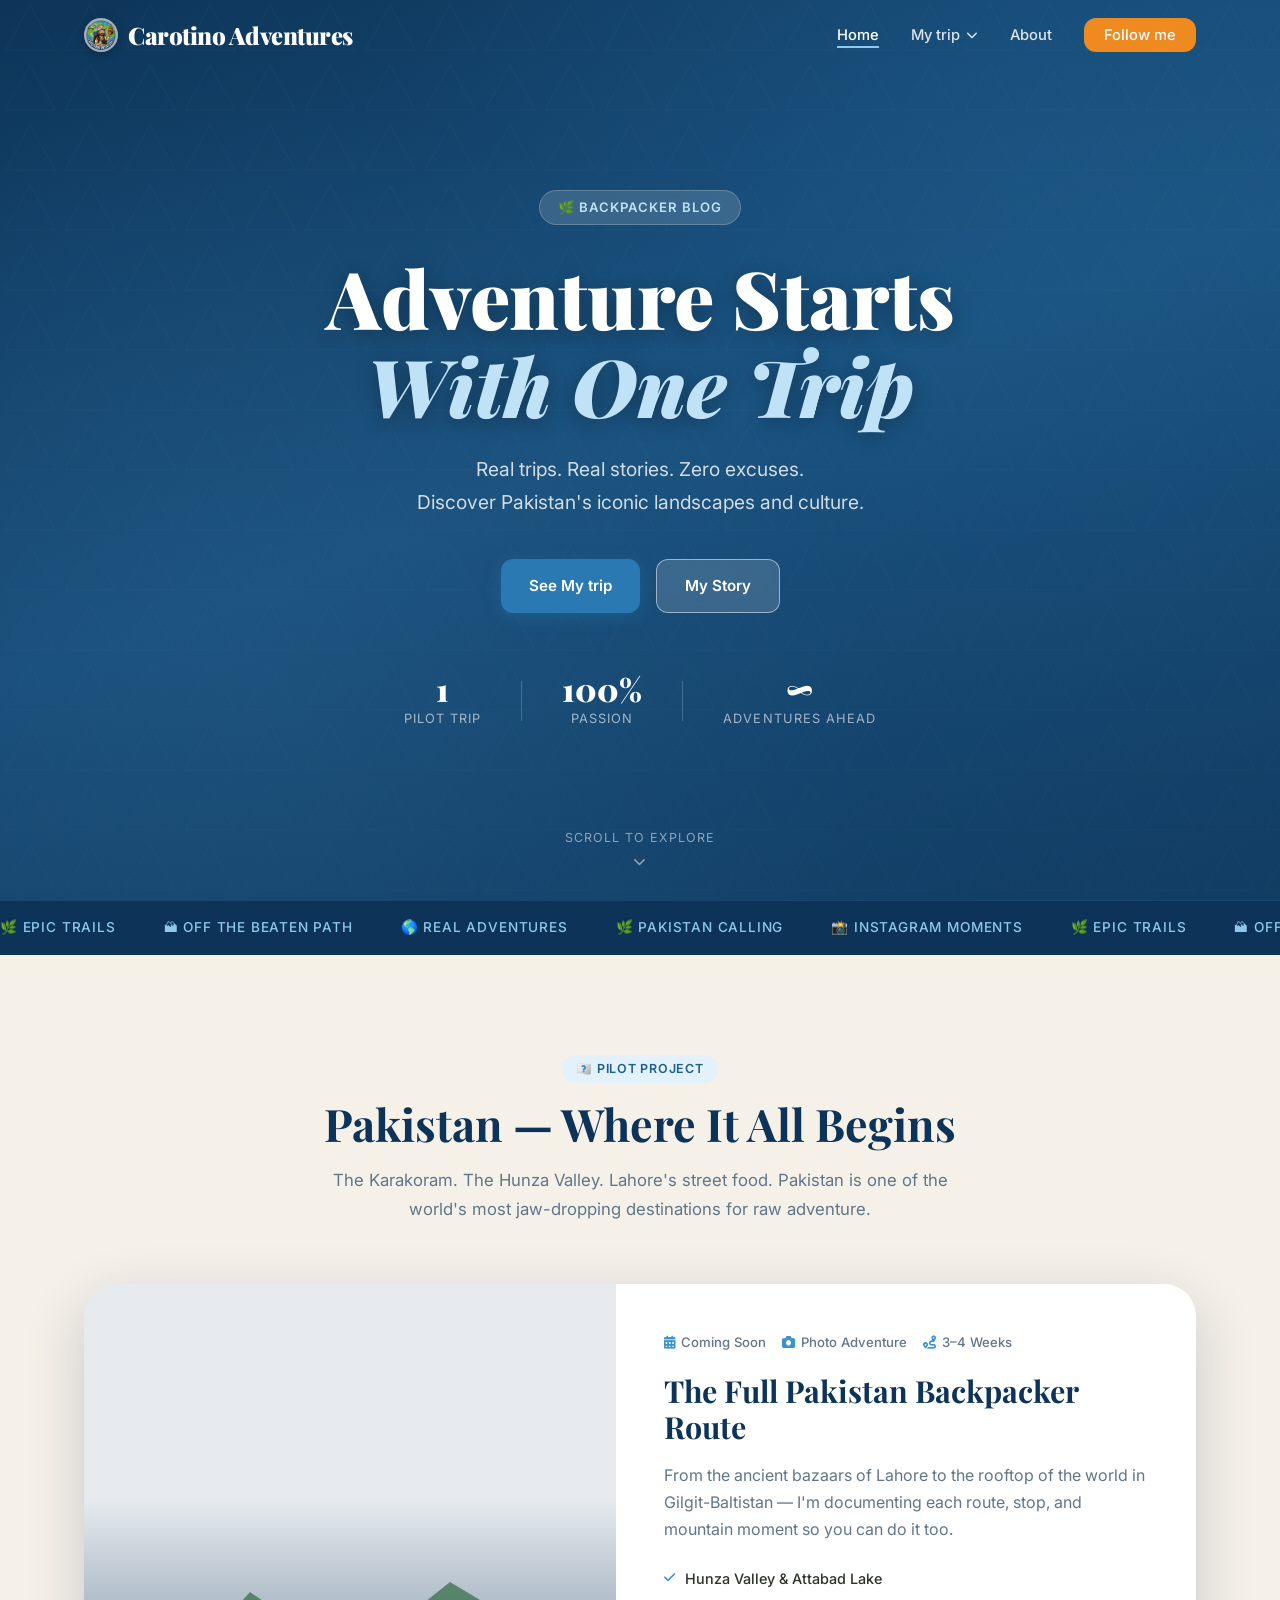
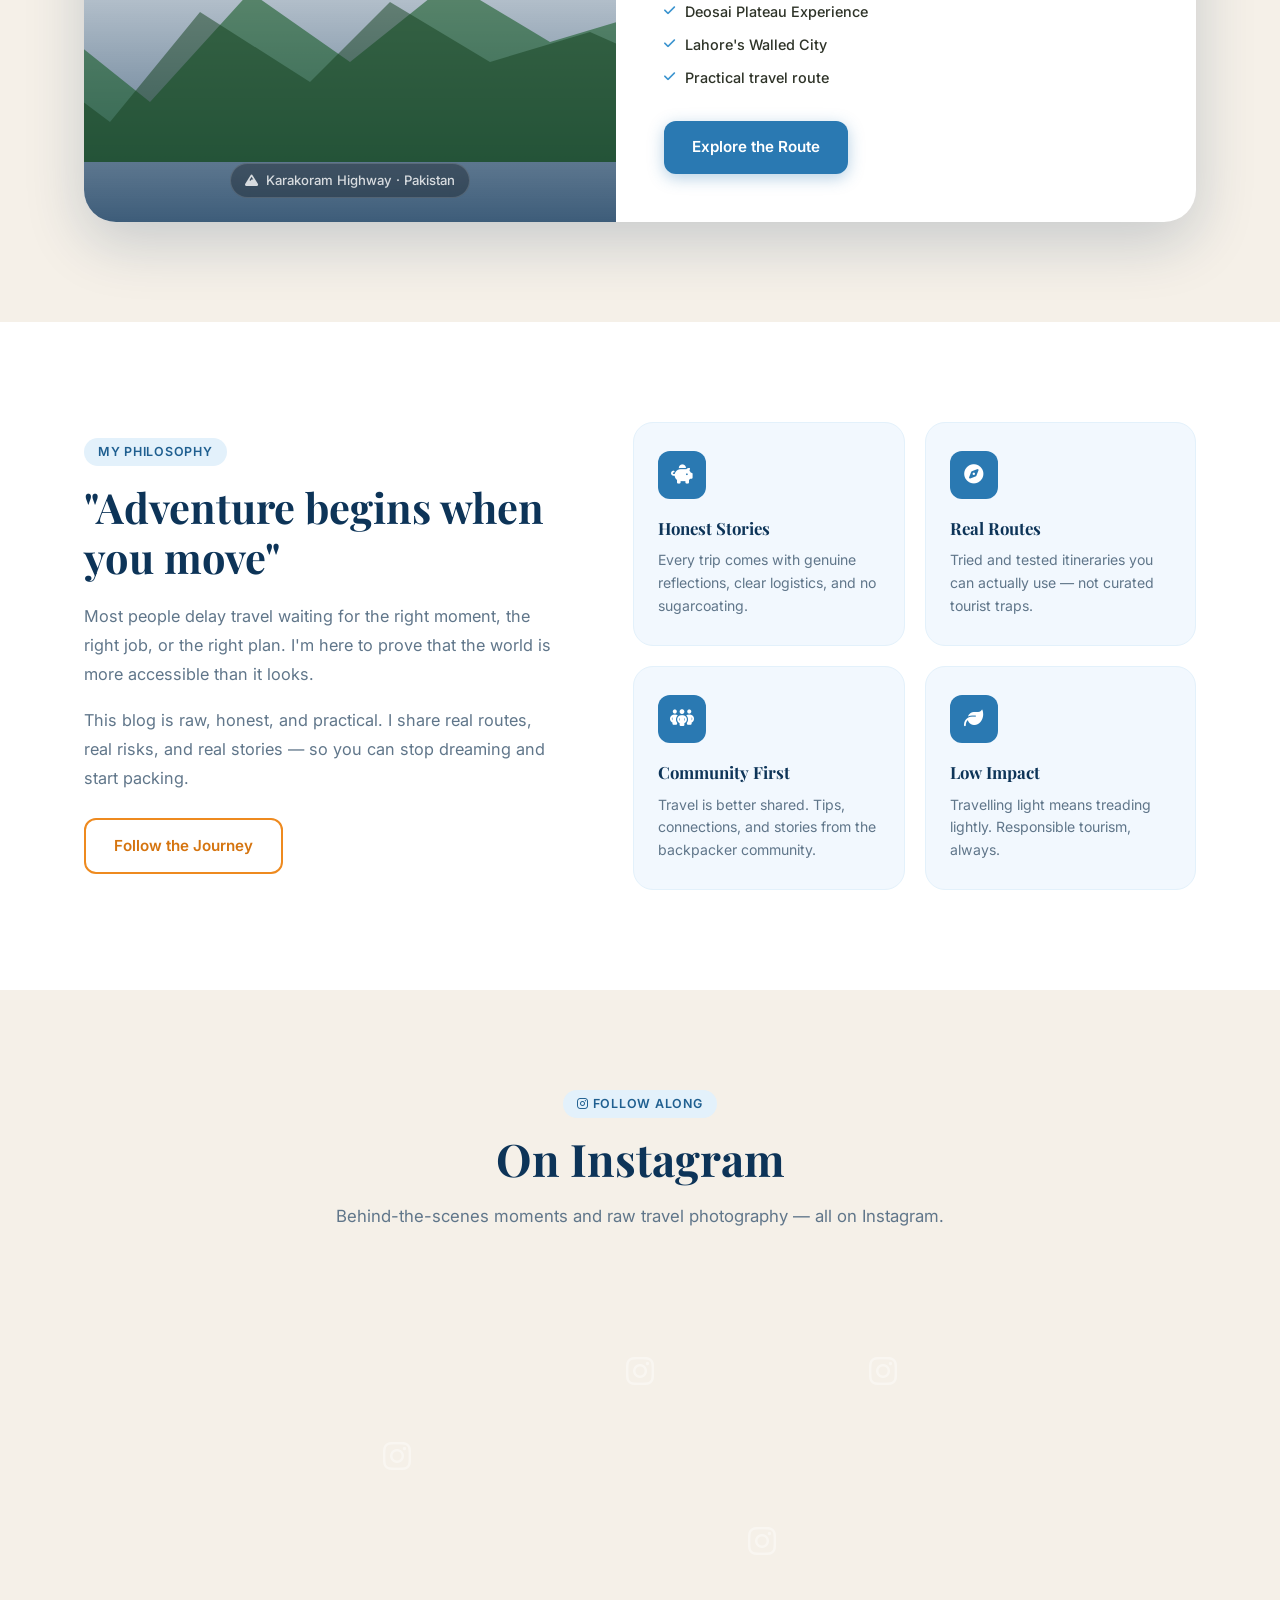
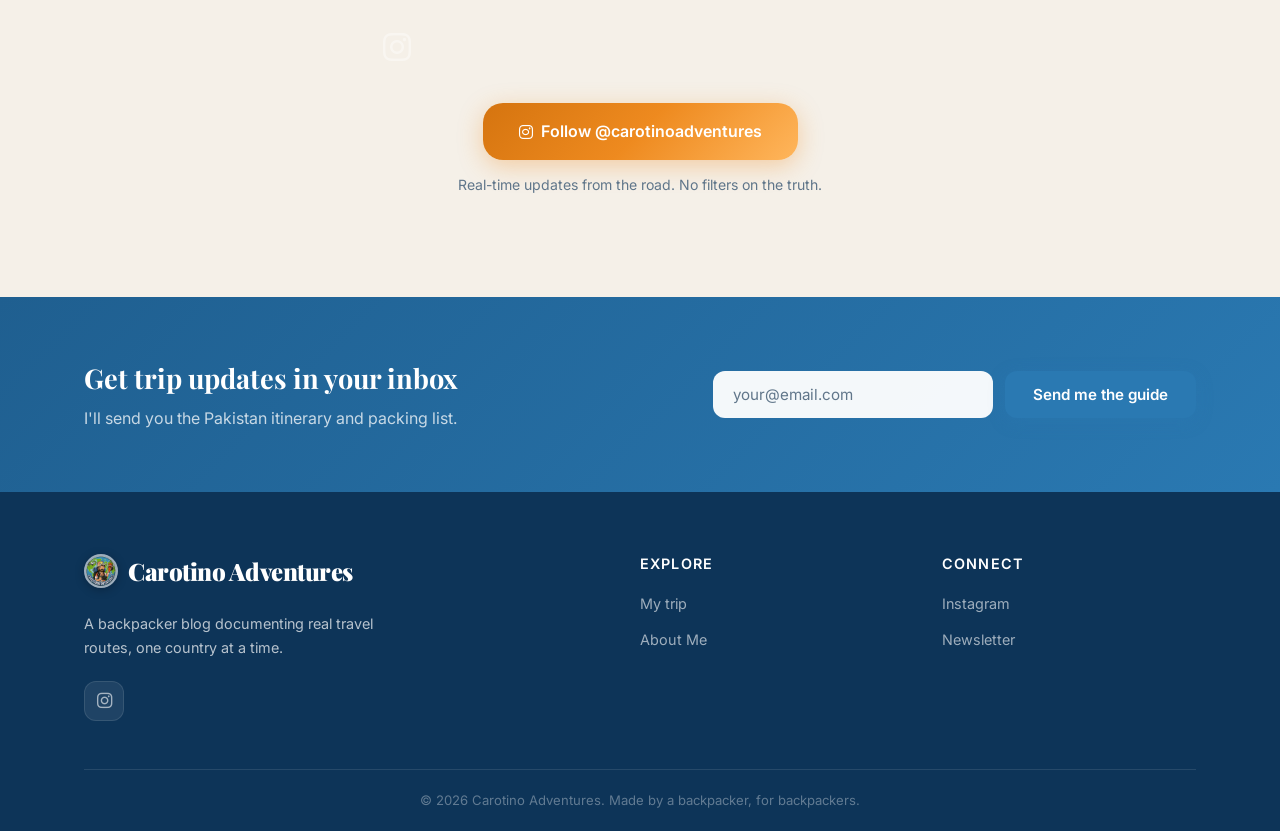
==== commit b7afd413: "Update nav links and theme for My trip rollout" ====
--- a/index.html
+++ b/index.html
@@ -18,14 +18,18 @@
   <!-- ===== NAVIGATION ===== -->
   <nav class="navbar" id="navbar">
     <div class="nav-container">
-      <a href="index.html" class="logo">
+      <a href="https://virginiaatsa.github.io/carotinoadventures-/" class="logo">
         <img src="images/Sticker.jpg" alt="Carotino Adventures logo" class="logo-sticker" />
         Carotino Adventures
       </a>
       <ul class="nav-links">
-        <li><a href="index.html" class="active">Home</a></li>
-        <li><a href="pakistan.html">Pakistan Trip</a></li>
-        <li><a href="#tips">Travel Tips</a></li>
+        <li><a href="https://virginiaatsa.github.io/carotinoadventures-/" class="active">Home</a></li>
+        <li class="nav-dropdown">
+          <a href="https://virginiaatsa.github.io/carotinoadventures-/pakistan.html" class="dropdown-toggle">My trip <i class="fa-solid fa-chevron-down"></i></a>
+          <ul class="dropdown-menu">
+            <li><a href="https://virginiaatsa.github.io/carotinoadventures-/pakistan.html"><span class="flag" aria-hidden="true">🇵🇰</span> Pakistan</a></li>
+          </ul>
+        </li>
         <li><a href="#about">About</a></li>
         <li><a href="https://instagram.com/carotinoadventures" target="_blank" rel="noopener noreferrer" class="btn-nav">Follow me</a></li>
       </ul>
@@ -43,7 +47,7 @@
       <h1>Adventure Starts<br /><em>With One Trip</em></h1>
       <p class="hero-sub">Real trips. Real stories. Zero excuses.<br />Discover Pakistan's iconic landscapes and culture.</p>
       <div class="hero-actions">
-        <a href="pakistan.html" class="btn btn-primary">See the Pakistan Trip</a>
+        <a href="https://virginiaatsa.github.io/carotinoadventures-/pakistan.html" class="btn btn-primary">See My trip</a>
         <a href="#about" class="btn btn-ghost">My Story</a>
       </div>
       <div class="hero-stats">
@@ -106,7 +110,7 @@
             <li><i class="fa-solid fa-check"></i> Lahore's Walled City</li>
             <li><i class="fa-solid fa-check"></i> Practical travel route</li>
           </ul>
-          <a href="pakistan.html" class="btn btn-primary">Explore the Route</a>
+          <a href="https://virginiaatsa.github.io/carotinoadventures-/pakistan.html" class="btn btn-primary">Explore the Route</a>
         </div>
       </div>
     </div>
@@ -149,49 +153,6 @@
     </div>
   </section>
 
-  <!-- ===== TRAVEL TIPS ===== -->
-  <section class="tips" id="tips">
-    <div class="container">
-      <div class="section-header">
-        <span class="tag">&#128218; Travel Tips</span>
-        <h2>Backpacker Tips</h2>
-        <p>Stuff I wish someone had told me before my first big trip.</p>
-      </div>
-      <div class="tips-grid">
-        <div class="tip-card">
-          <div class="tip-num">01</div>
-          <h4>Book flights 6–8 weeks out</h4>
-          <p>The best balance is usually 6-8 weeks ahead. Too early or too late can limit options.</p>
-        </div>
-        <div class="tip-card">
-          <div class="tip-num">02</div>
-          <h4>Eat where locals eat</h4>
-          <p>A meal one street away from the tourist spots is often more authentic and tastes far better.</p>
-        </div>
-        <div class="tip-card">
-          <div class="tip-num">03</div>
-          <h4>Overnight buses save daytime travel</h4>
-          <p>You travel + sleep at the same time. Use it on long legs between cities.</p>
-        </div>
-        <div class="tip-card">
-          <div class="tip-num">04</div>
-          <h4>Pakistan is safer than the news says</h4>
-          <p>Tourist regions like Hunza and Gilgit-Baltistan are incredibly welcoming. Do your research.</p>
-        </div>
-        <div class="tip-card">
-          <div class="tip-num">05</div>
-          <h4>Get travel insurance — always</h4>
-          <p>The one thing you should not skip. Medical support abroad can be complicated without it.</p>
-        </div>
-        <div class="tip-card">
-          <div class="tip-num">06</div>
-          <h4>Learn 10 words in the local language</h4>
-          <p>Hello, thank you, how much, delicious. It opens more doors than any guide book.</p>
-        </div>
-      </div>
-    </div>
-  </section>
-
   <!-- ===== INSTAGRAM ===== -->
   <section class="instagram-section" id="contact">
     <div class="container">
@@ -240,7 +201,7 @@
     <div class="container">
       <div class="footer-grid">
         <div class="footer-brand">
-          <a href="index.html" class="logo"><img src="images/Sticker.jpg" alt="Carotino Adventures logo" class="logo-sticker" />Carotino Adventures</a>
+          <a href="https://virginiaatsa.github.io/carotinoadventures-/" class="logo"><img src="images/Sticker.jpg" alt="Carotino Adventures logo" class="logo-sticker" />Carotino Adventures</a>
           <p>A backpacker blog documenting real travel routes, one country at a time.</p>
           <div class="social-links">
             <!-- Replace carotinoadventures -->
@@ -250,8 +211,7 @@
         <div class="footer-links">
           <h5>Explore</h5>
           <ul>
-            <li><a href="pakistan.html">Pakistan Trip</a></li>
-            <li><a href="#tips">Travel Tips</a></li>
+            <li><a href="https://virginiaatsa.github.io/carotinoadventures-/pakistan.html">My trip</a></li>
             <li><a href="#about">About Me</a></li>
           </ul>
         </div>
@@ -301,7 +261,7 @@
       });
     }, { threshold: 0.1 });
 
-    document.querySelectorAll('.trip-card-big, .value-card, .tip-card, .philosophy-text').forEach(el => {
+    document.querySelectorAll('.trip-card-big, .value-card, .philosophy-text').forEach(el => {
       el.classList.add('reveal');
       observer.observe(el);
     });
--- a/style.css
+++ b/style.css
@@ -5,16 +5,20 @@
 
 /* ===== CSS CUSTOM PROPERTIES ===== */
 :root {
-  --green-900: #0d2b1a;
-  --green-800: #14401f;
-  --green-700: #1a5c2a;
-  --green-600: #217a35;
-  --green-500: #2d9e47;
-  --green-400: #4aba62;
-  --green-300: #72cc83;
-  --green-200: #a8e4b4;
-  --green-100: #d4f5db;
-  --green-50:  #edfaf0;
+  --green-900: #0d3458;
+  --green-800: #16466f;
+  --green-700: #1f5f90;
+  --green-600: #2a79b2;
+  --green-500: #3a93cf;
+  --green-400: #62afdf;
+  --green-300: #8ec8eb;
+  --green-200: #c0e2f7;
+  --green-100: #e3f1fb;
+  --green-50:  #f2f8fe;
+
+  --accent-orange: #ee8a1f;
+  --accent-orange-dark: #d5740f;
+  --accent-orange-light: #ffb65c;
 
   --earth-dark: #1c1a14;
   --earth-mid:  #3b3626;
@@ -24,7 +28,7 @@
 
   --text-dark:  #111810;
   --text-body:  #2e3328;
-  --text-muted: #6b7a62;
+  --text-muted: #60768a;
 
   --font-heading: 'Playfair Display', Georgia, serif;
   --font-body:    'Inter', system-ui, sans-serif;
@@ -34,9 +38,9 @@
   --radius-lg:  20px;
   --radius-xl:  32px;
 
-  --shadow-sm:  0 2px 8px rgba(13,43,26,0.08);
-  --shadow-md:  0 8px 24px rgba(13,43,26,0.14);
-  --shadow-lg:  0 20px 60px rgba(13,43,26,0.2);
+  --shadow-sm:  0 2px 8px rgba(13,52,88,0.08);
+  --shadow-md:  0 8px 24px rgba(13,52,88,0.14);
+  --shadow-lg:  0 20px 60px rgba(13,52,88,0.2);
 
   --transition: 0.3s ease;
   --nav-height: 70px;
@@ -120,12 +124,12 @@
 .btn-primary {
   background: var(--green-600);
   color: var(--white);
-  box-shadow: 0 4px 16px rgba(33,122,53,0.35);
+  box-shadow: 0 4px 16px rgba(42,121,178,0.35);
 }
 .btn-primary:hover {
   background: var(--green-700);
   transform: translateY(-2px);
-  box-shadow: 0 8px 24px rgba(33,122,53,0.45);
+  box-shadow: 0 8px 24px rgba(42,121,178,0.45);
 }
 
 .btn-ghost {
@@ -141,37 +145,37 @@
 
 .btn-outline {
   background: transparent;
-  color: var(--green-700);
-  border: 2px solid var(--green-500);
+  color: var(--accent-orange-dark);
+  border: 2px solid var(--accent-orange);
 }
 .btn-outline:hover {
-  background: var(--green-600);
+  background: var(--accent-orange);
   color: var(--white);
   transform: translateY(-2px);
 }
 
 .btn-instagram {
-  background: linear-gradient(135deg, #833ab4, #fd1d1d, #fcb045);
+  background: linear-gradient(135deg, var(--accent-orange-dark), var(--accent-orange), var(--accent-orange-light));
   color: var(--white);
   font-size: 1rem;
   padding: 16px 36px;
   border-radius: var(--radius-lg);
-  box-shadow: 0 6px 24px rgba(131,58,180,0.35);
+  box-shadow: 0 6px 24px rgba(238,138,31,0.35);
 }
 .btn-instagram:hover {
   transform: translateY(-3px);
-  box-shadow: 0 12px 36px rgba(131,58,180,0.5);
+  box-shadow: 0 12px 36px rgba(238,138,31,0.5);
 }
 
 .btn-nav {
-  background: var(--green-500);
+  background: var(--accent-orange);
   color: var(--white) !important;
   padding: 8px 20px;
   border-radius: var(--radius-md);
   font-weight: 600;
   transition: var(--transition);
 }
-.btn-nav:hover { background: var(--green-700); }
+.btn-nav:hover { background: var(--accent-orange-dark); }
 
 /* ===== NAVBAR ===== */
 .navbar {
@@ -184,7 +188,7 @@
 }
 
 .navbar.scrolled {
-  background: rgba(13,43,26,0.96);
+  background: rgba(13,52,88,0.96);
   backdrop-filter: blur(12px);
   box-shadow: 0 2px 20px rgba(0,0,0,0.3);
 }
@@ -244,6 +248,62 @@
 .nav-links li a:not(.btn-nav):hover,
 .nav-links li a.active { color: var(--white); }
 
+.nav-dropdown {
+  position: relative;
+}
+
+.dropdown-toggle {
+  display: inline-flex;
+  align-items: center;
+  gap: 6px;
+}
+
+.dropdown-toggle i {
+  font-size: 0.72rem;
+  transition: transform var(--transition);
+}
+
+.dropdown-menu {
+  position: absolute;
+  top: calc(100% + 12px);
+  left: 0;
+  min-width: 180px;
+  background: rgba(13,52,88,0.98);
+  border: 1px solid rgba(255,255,255,0.15);
+  border-radius: var(--radius-md);
+  padding: 8px;
+  display: none;
+  box-shadow: var(--shadow-md);
+}
+
+.nav-dropdown:hover .dropdown-menu,
+.nav-dropdown:focus-within .dropdown-menu {
+  display: block;
+}
+
+.nav-dropdown:hover .dropdown-toggle i,
+.nav-dropdown:focus-within .dropdown-toggle i {
+  transform: rotate(180deg);
+}
+
+.dropdown-menu li a {
+  display: flex;
+  align-items: center;
+  gap: 8px;
+  padding: 8px 10px;
+  border-radius: var(--radius-sm);
+  color: rgba(255,255,255,0.9);
+}
+
+.dropdown-menu li a:hover {
+  background: rgba(255,255,255,0.1);
+}
+
+.flag {
+  font-size: 1rem;
+  line-height: 1;
+}
+
 .hamburger {
   display: none;
   flex-direction: column;
@@ -279,8 +339,8 @@
   position: absolute;
   inset: 0;
   background-image: 
-    radial-gradient(circle at 20% 80%, rgba(72,186,98,0.15) 0%, transparent 50%),
-    radial-gradient(circle at 80% 20%, rgba(45,158,71,0.2) 0%, transparent 50%),
+    radial-gradient(circle at 20% 80%, rgba(98,175,223,0.16) 0%, transparent 50%),
+    radial-gradient(circle at 80% 20%, rgba(42,121,178,0.25) 0%, transparent 50%),
     url("data:image/svg+xml,%3Csvg width='60' height='60' viewBox='0 0 60 60' xmlns='http://www.w3.org/2000/svg'%3E%3Cpath d='M30 5 L55 50 L5 50Z' fill='none' stroke='rgba(255,255,255,0.03)' stroke-width='1'/%3E%3C/svg%3E");
   pointer-events: none;
 }
@@ -288,7 +348,7 @@
 .hero-overlay {
   position: absolute;
   inset: 0;
-  background: linear-gradient(to bottom, rgba(13,43,26,0.2) 0%, rgba(13,43,26,0.5) 100%);
+  background: linear-gradient(to bottom, rgba(13,52,88,0.2) 0%, rgba(13,52,88,0.5) 100%);
 }
 
 .hero-content {
@@ -454,7 +514,7 @@
 
 .pakistan-bg {
   background: 
-    linear-gradient(to top, rgba(13,43,26,0.8) 0%, rgba(13,43,26,0.1) 60%),
+    linear-gradient(to top, rgba(13,52,88,0.8) 0%, rgba(13,52,88,0.1) 60%),
     url("https://source.unsplash.com/1200x900/?hunza,mountains,pakistan") center/cover no-repeat;
 }
 
@@ -830,7 +890,7 @@
     position: fixed;
     top: var(--nav-height);
     left: 0; right: 0;
-    background: rgba(13,43,26,0.98);
+    background: rgba(13,52,88,0.98);
     flex-direction: column;
     padding: 24px;
     gap: 20px;
@@ -840,6 +900,16 @@
   .nav-links.open { display: flex; }
   .hamburger { display: flex; }
 
+  .nav-dropdown { width: 100%; }
+  .dropdown-toggle { width: 100%; justify-content: space-between; }
+  .dropdown-menu {
+    position: static;
+    display: block;
+    background: rgba(255,255,255,0.06);
+    border: 1px solid rgba(255,255,255,0.12);
+    margin-top: 10px;
+  }
+
   .hero-stats { gap: 20px; }
   .stat-divider { display: none; }
 
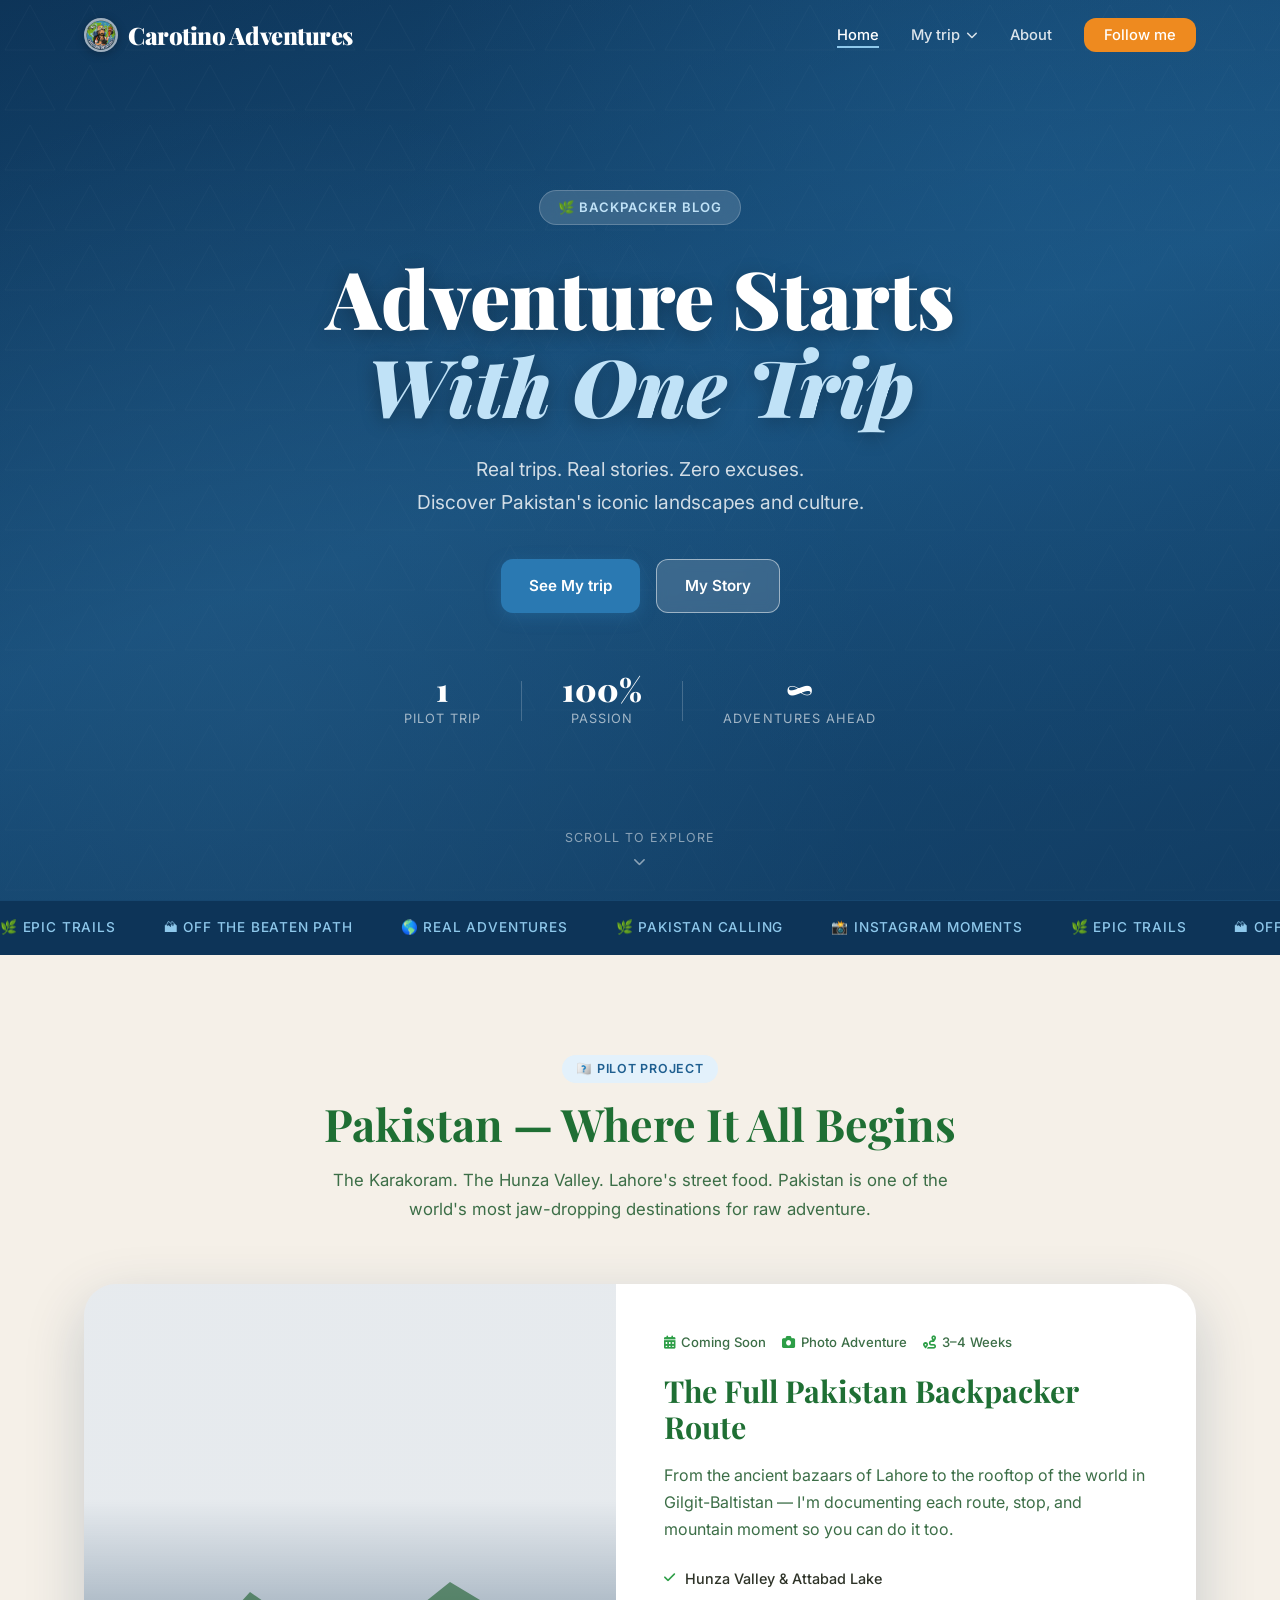
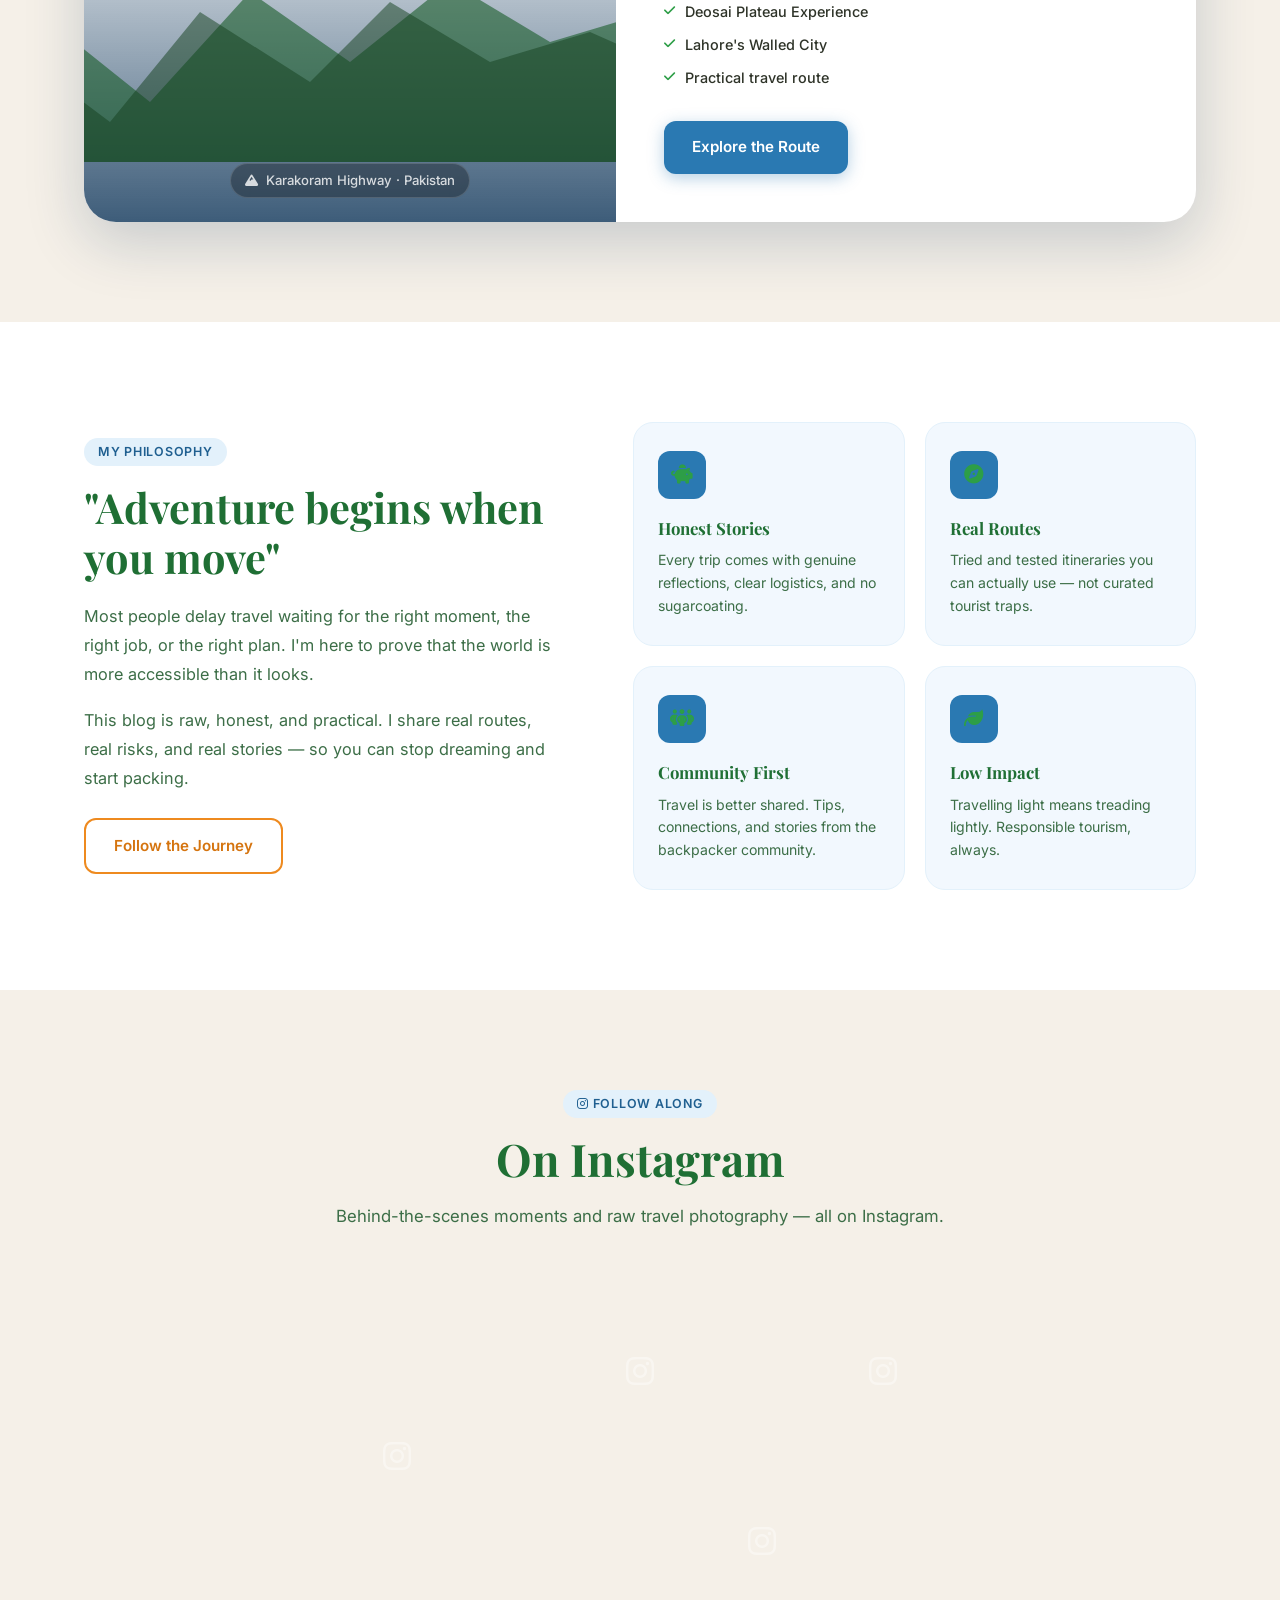
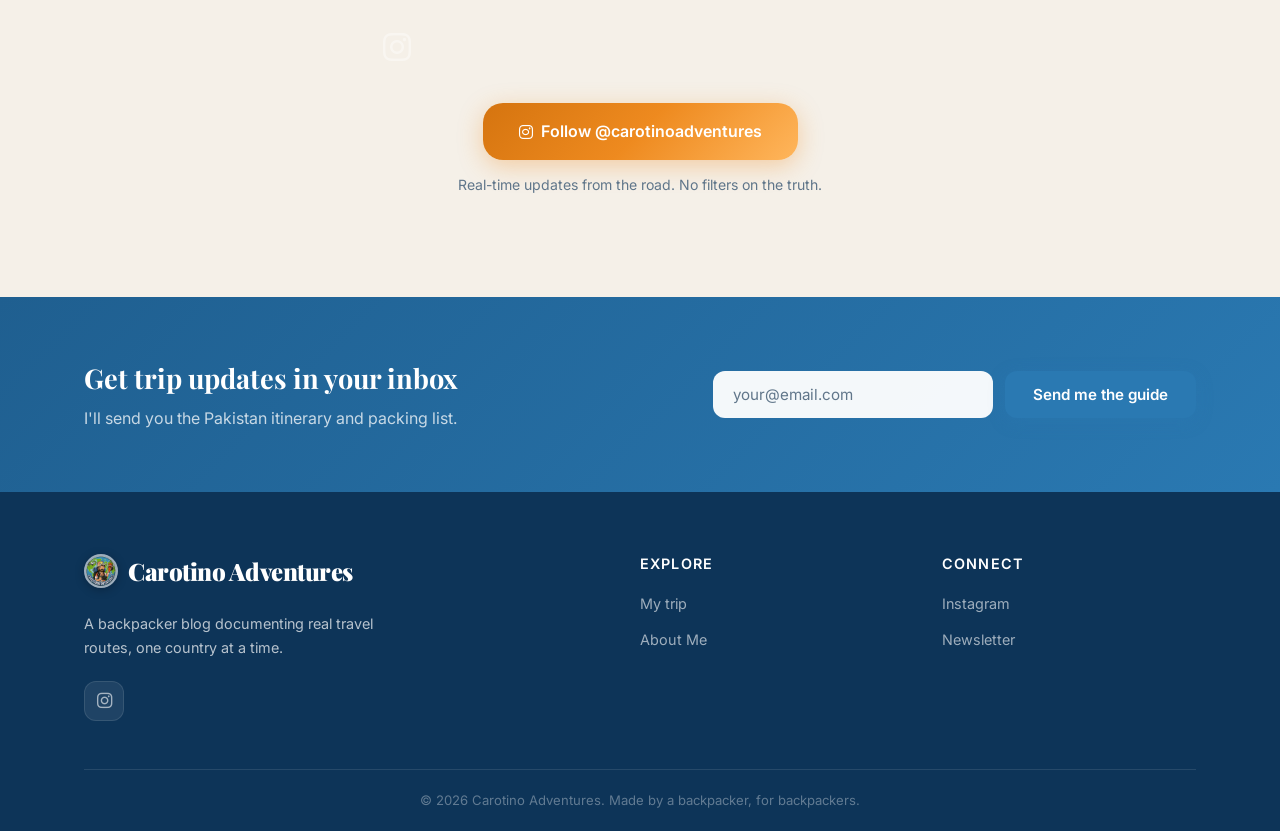
==== commit 56dff2b7: "Use DSC03466 background and fix dropdown interaction" ====
--- a/index.html
+++ b/index.html
@@ -13,7 +13,7 @@
   <!-- Font Awesome for icons -->
   <link rel="stylesheet" href="https://cdnjs.cloudflare.com/ajax/libs/font-awesome/6.5.0/css/all.min.css" />
 </head>
-<body>
+<body class="home-page">
 
   <!-- ===== NAVIGATION ===== -->
   <nav class="navbar" id="navbar">
@@ -25,7 +25,7 @@
       <ul class="nav-links">
         <li><a href="https://virginiaatsa.github.io/carotinoadventures-/" class="active">Home</a></li>
         <li class="nav-dropdown">
-          <a href="https://virginiaatsa.github.io/carotinoadventures-/pakistan.html" class="dropdown-toggle">My trip <i class="fa-solid fa-chevron-down"></i></a>
+          <a href="#" class="dropdown-toggle" aria-expanded="false" aria-haspopup="true">My trip <i class="fa-solid fa-chevron-down"></i></a>
           <ul class="dropdown-menu">
             <li><a href="https://virginiaatsa.github.io/carotinoadventures-/pakistan.html"><span class="flag" aria-hidden="true">🇵🇰</span> Pakistan</a></li>
           </ul>
@@ -244,6 +244,26 @@
       hamburger.classList.toggle('active');
     });
 
+    // Dropdown menu (desktop + touch)
+    document.querySelectorAll('.dropdown-toggle').forEach((toggle) => {
+      toggle.addEventListener('click', (e) => {
+        e.preventDefault();
+        const parent = toggle.closest('.nav-dropdown');
+        const isOpen = parent.classList.toggle('open');
+        toggle.setAttribute('aria-expanded', String(isOpen));
+      });
+    });
+
+    document.addEventListener('click', (e) => {
+      document.querySelectorAll('.nav-dropdown.open').forEach((menu) => {
+        if (!menu.contains(e.target)) {
+          menu.classList.remove('open');
+          const toggle = menu.querySelector('.dropdown-toggle');
+          if (toggle) toggle.setAttribute('aria-expanded', 'false');
+        }
+      });
+    });
+
     // Newsletter subscribe handler
     function handleSubscribe(e) {
       e.preventDefault();
--- a/style.css
+++ b/style.css
@@ -19,6 +19,9 @@
   --accent-orange: #ee8a1f;
   --accent-orange-dark: #d5740f;
   --accent-orange-light: #ffb65c;
+  --sticker-green: #2d9e47;
+  --sticker-green-dark: #1f6f34;
+  --sticker-green-muted: #3c6e47;
 
   --earth-dark: #1c1a14;
   --earth-mid:  #3b3626;
@@ -277,11 +280,13 @@
 }
 
 .nav-dropdown:hover .dropdown-menu,
+.nav-dropdown.open .dropdown-menu,
 .nav-dropdown:focus-within .dropdown-menu {
   display: block;
 }
 
 .nav-dropdown:hover .dropdown-toggle i,
+.nav-dropdown.open .dropdown-toggle i,
 .nav-dropdown:focus-within .dropdown-toggle i {
   transform: rotate(180deg);
 }
@@ -515,7 +520,7 @@
 .pakistan-bg {
   background: 
     linear-gradient(to top, rgba(13,52,88,0.8) 0%, rgba(13,52,88,0.1) 60%),
-    url("https://source.unsplash.com/1200x900/?hunza,mountains,pakistan") center/cover no-repeat;
+    url("images/DSC03466.JPEG") center/cover no-repeat;
 }
 
 /* Mountain silhouette decoration */
@@ -664,6 +669,28 @@
   font-size: 0.88rem;
   color: var(--text-muted);
   line-height: 1.6;
+}
+
+/* Home page text in sticker-green palette */
+.home-page .section-header h2,
+.home-page .trip-card-info h3,
+.home-page .philosophy-text h2,
+.home-page .value-card h4 {
+  color: var(--sticker-green-dark);
+}
+
+.home-page .section-header p,
+.home-page .trip-card-info p,
+.home-page .philosophy-text p,
+.home-page .trip-meta span,
+.home-page .value-card p {
+  color: var(--sticker-green-muted);
+}
+
+.home-page .trip-meta i,
+.home-page .trip-highlights i,
+.home-page .value-icon {
+  color: var(--sticker-green);
 }
 
 /* ===== TIPS ===== */
@@ -904,11 +931,12 @@
   .dropdown-toggle { width: 100%; justify-content: space-between; }
   .dropdown-menu {
     position: static;
-    display: block;
+    display: none;
     background: rgba(255,255,255,0.06);
     border: 1px solid rgba(255,255,255,0.12);
     margin-top: 10px;
   }
+  .nav-dropdown.open .dropdown-menu { display: block; }
 
   .hero-stats { gap: 20px; }
   .stat-divider { display: none; }
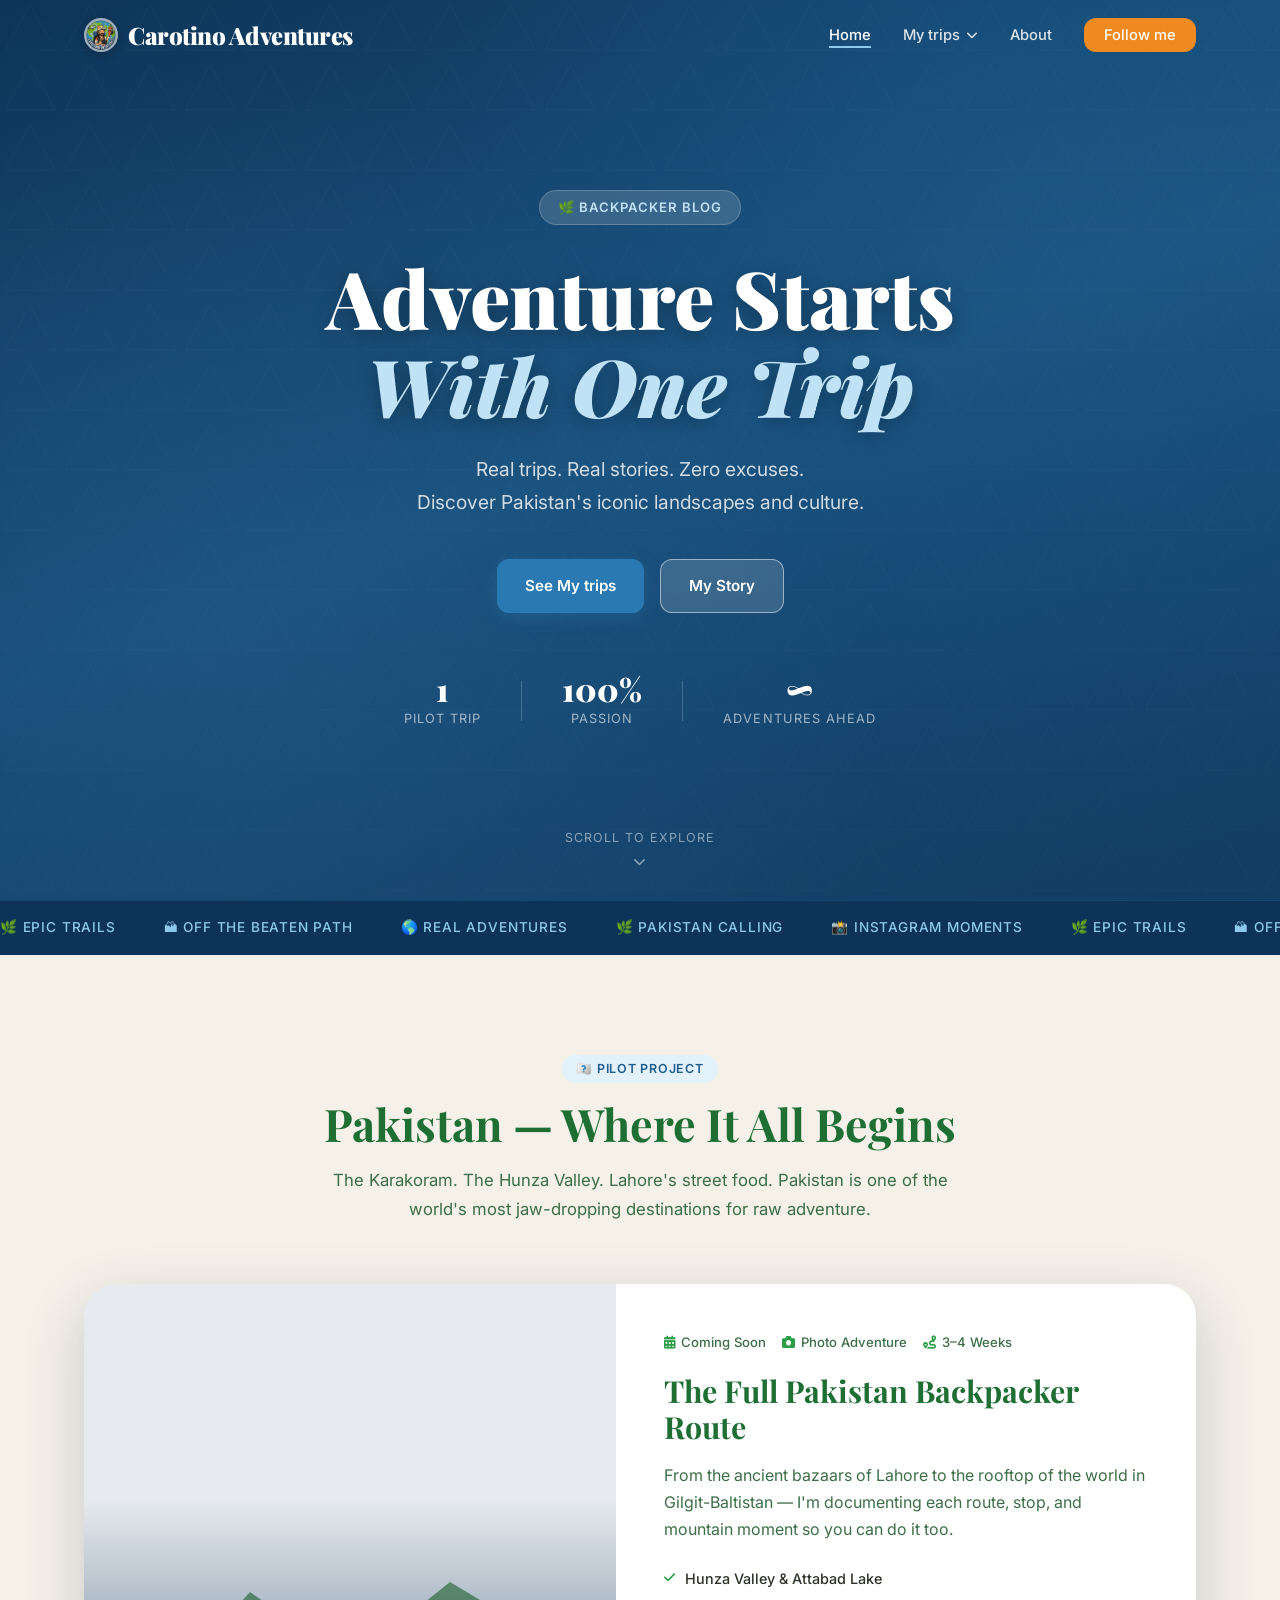
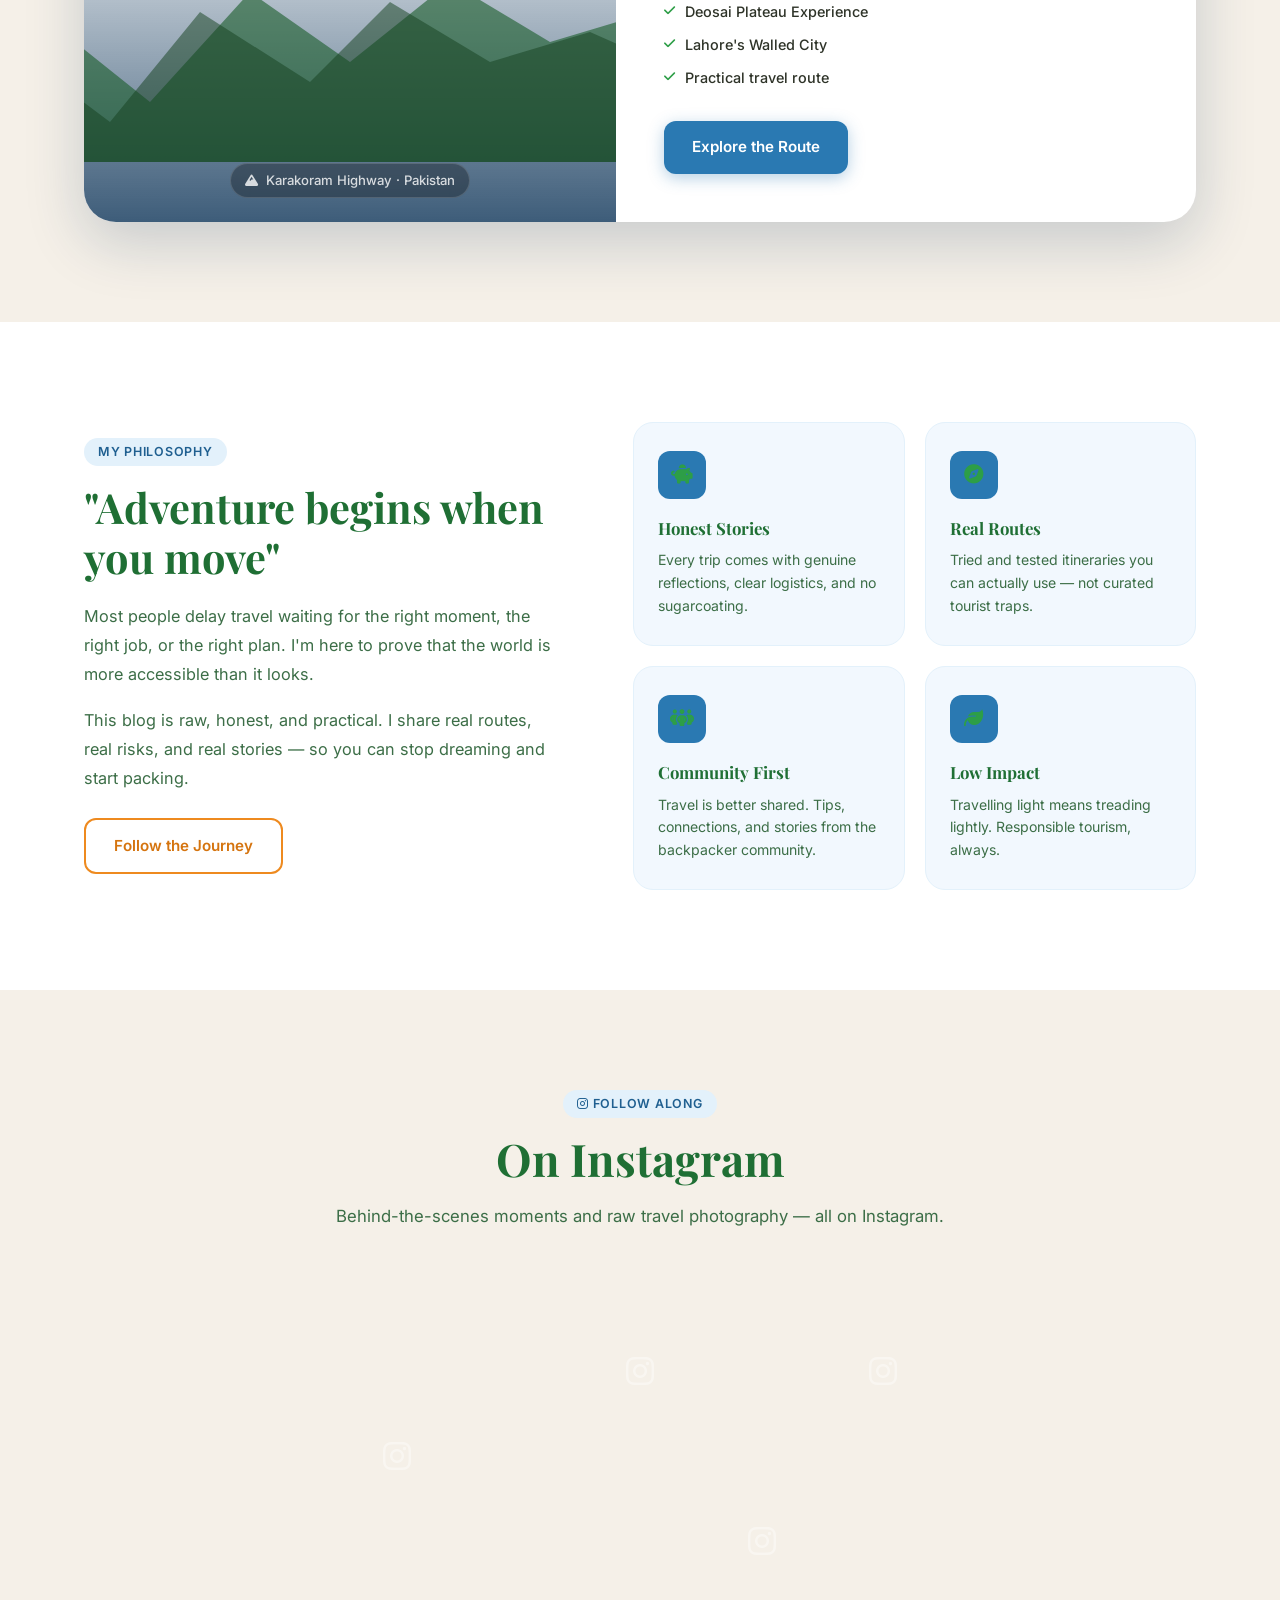
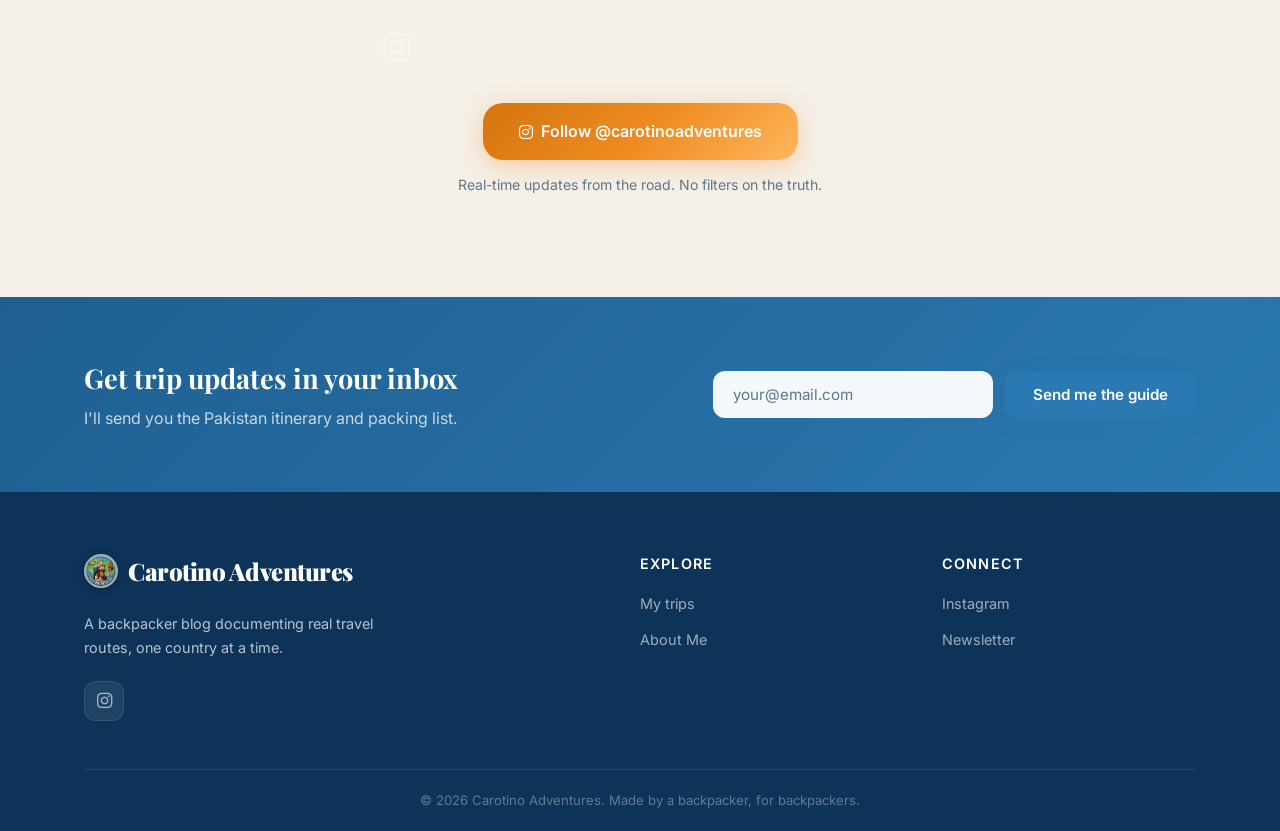
==== commit 462d227d: "Rename My trip labels to My trips" ====
--- a/index.html
+++ b/index.html
@@ -25,7 +25,7 @@
       <ul class="nav-links">
         <li><a href="https://virginiaatsa.github.io/carotinoadventures-/" class="active">Home</a></li>
         <li class="nav-dropdown">
-          <a href="#" class="dropdown-toggle" aria-expanded="false" aria-haspopup="true">My trip <i class="fa-solid fa-chevron-down"></i></a>
+          <a href="#" class="dropdown-toggle" aria-expanded="false" aria-haspopup="true">My trips <i class="fa-solid fa-chevron-down"></i></a>
           <ul class="dropdown-menu">
             <li><a href="https://virginiaatsa.github.io/carotinoadventures-/pakistan.html"><span class="flag" aria-hidden="true">🇵🇰</span> Pakistan</a></li>
           </ul>
@@ -47,7 +47,7 @@
       <h1>Adventure Starts<br /><em>With One Trip</em></h1>
       <p class="hero-sub">Real trips. Real stories. Zero excuses.<br />Discover Pakistan's iconic landscapes and culture.</p>
       <div class="hero-actions">
-        <a href="https://virginiaatsa.github.io/carotinoadventures-/pakistan.html" class="btn btn-primary">See My trip</a>
+        <a href="https://virginiaatsa.github.io/carotinoadventures-/pakistan.html" class="btn btn-primary">See My trips</a>
         <a href="#about" class="btn btn-ghost">My Story</a>
       </div>
       <div class="hero-stats">
@@ -211,7 +211,7 @@
         <div class="footer-links">
           <h5>Explore</h5>
           <ul>
-            <li><a href="https://virginiaatsa.github.io/carotinoadventures-/pakistan.html">My trip</a></li>
+            <li><a href="https://virginiaatsa.github.io/carotinoadventures-/pakistan.html">My trips</a></li>
             <li><a href="#about">About Me</a></li>
           </ul>
         </div>
